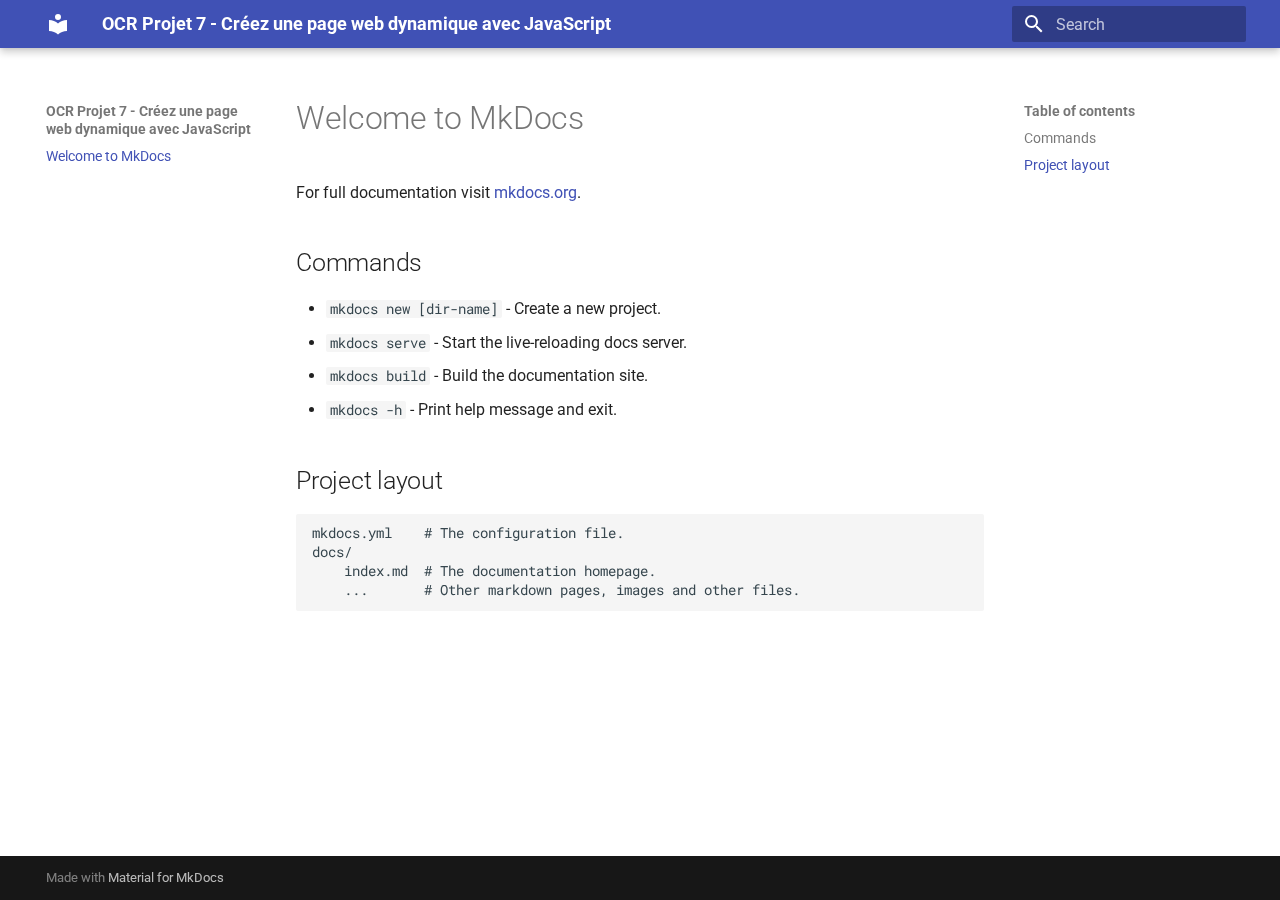
==== site/index.html @ 6c2fc3ed "doc" ====
<!doctype html>
<html lang="en" class="no-js">
  <head>
    
      <meta charset="utf-8">
      <meta name="viewport" content="width=device-width,initial-scale=1">
      
      
      
        <link rel="canonical" href="https://github.com/ldnpto/ocr-p7-FrontEnd-SophieBluel/">
      
      
      
      
      <link rel="icon" href="assets/images/favicon.png">
      <meta name="generator" content="mkdocs-1.6.1, mkdocs-material-9.5.42">
    
    
      
        <title>OCR Projet 7 - Créez une page web dynamique avec JavaScript</title>
      
    
    
      <link rel="stylesheet" href="assets/stylesheets/main.0253249f.min.css">
      
        
        <link rel="stylesheet" href="assets/stylesheets/palette.06af60db.min.css">
      
      


    
    
      
    
    
      
        
        
        <link rel="preconnect" href="https://fonts.gstatic.com" crossorigin>
        <link rel="stylesheet" href="https://fonts.googleapis.com/css?family=Roboto:300,300i,400,400i,700,700i%7CRoboto+Mono:400,400i,700,700i&display=fallback">
        <style>:root{--md-text-font:"Roboto";--md-code-font:"Roboto Mono"}</style>
      
    
    
    <script>__md_scope=new URL(".",location),__md_hash=e=>[...e].reduce(((e,_)=>(e<<5)-e+_.charCodeAt(0)),0),__md_get=(e,_=localStorage,t=__md_scope)=>JSON.parse(_.getItem(t.pathname+"."+e)),__md_set=(e,_,t=localStorage,a=__md_scope)=>{try{t.setItem(a.pathname+"."+e,JSON.stringify(_))}catch(e){}}</script>
    
      

    
    
    
  </head>
  
  
    
    
    
    
    
    <body dir="ltr" data-md-color-scheme="default" data-md-color-primary="deep_orange" data-md-color-accent="amber">
  
    
    <input class="md-toggle" data-md-toggle="drawer" type="checkbox" id="__drawer" autocomplete="off">
    <input class="md-toggle" data-md-toggle="search" type="checkbox" id="__search" autocomplete="off">
    <label class="md-overlay" for="__drawer"></label>
    <div data-md-component="skip">
      
        
        <a href="#welcome-to-mkdocs" class="md-skip">
          Skip to content
        </a>
      
    </div>
    <div data-md-component="announce">
      
    </div>
    
    
      

  

<header class="md-header md-header--shadow" data-md-component="header">
  <nav class="md-header__inner md-grid" aria-label="Header">
    <a href="." title="OCR Projet 7 - Créez une page web dynamique avec JavaScript" class="md-header__button md-logo" aria-label="OCR Projet 7 - Créez une page web dynamique avec JavaScript" data-md-component="logo">
      
  
  <svg xmlns="http://www.w3.org/2000/svg" viewBox="0 0 24 24"><path d="M12 8a3 3 0 0 0 3-3 3 3 0 0 0-3-3 3 3 0 0 0-3 3 3 3 0 0 0 3 3m0 3.54C9.64 9.35 6.5 8 3 8v11c3.5 0 6.64 1.35 9 3.54 2.36-2.19 5.5-3.54 9-3.54V8c-3.5 0-6.64 1.35-9 3.54"/></svg>

    </a>
    <label class="md-header__button md-icon" for="__drawer">
      
      <svg xmlns="http://www.w3.org/2000/svg" viewBox="0 0 24 24"><path d="M3 6h18v2H3zm0 5h18v2H3zm0 5h18v2H3z"/></svg>
    </label>
    <div class="md-header__title" data-md-component="header-title">
      <div class="md-header__ellipsis">
        <div class="md-header__topic">
          <span class="md-ellipsis">
            OCR Projet 7 - Créez une page web dynamique avec JavaScript
          </span>
        </div>
        <div class="md-header__topic" data-md-component="header-topic">
          <span class="md-ellipsis">
            
              Welcome to MkDocs
            
          </span>
        </div>
      </div>
    </div>
    
      
    
    
    
    
      <label class="md-header__button md-icon" for="__search">
        
        <svg xmlns="http://www.w3.org/2000/svg" viewBox="0 0 24 24"><path d="M9.5 3A6.5 6.5 0 0 1 16 9.5c0 1.61-.59 3.09-1.56 4.23l.27.27h.79l5 5-1.5 1.5-5-5v-.79l-.27-.27A6.52 6.52 0 0 1 9.5 16 6.5 6.5 0 0 1 3 9.5 6.5 6.5 0 0 1 9.5 3m0 2C7 5 5 7 5 9.5S7 14 9.5 14 14 12 14 9.5 12 5 9.5 5"/></svg>
      </label>
      <div class="md-search" data-md-component="search" role="dialog">
  <label class="md-search__overlay" for="__search"></label>
  <div class="md-search__inner" role="search">
    <form class="md-search__form" name="search">
      <input type="text" class="md-search__input" name="query" aria-label="Search" placeholder="Search" autocapitalize="off" autocorrect="off" autocomplete="off" spellcheck="false" data-md-component="search-query" required>
      <label class="md-search__icon md-icon" for="__search">
        
        <svg xmlns="http://www.w3.org/2000/svg" viewBox="0 0 24 24"><path d="M9.5 3A6.5 6.5 0 0 1 16 9.5c0 1.61-.59 3.09-1.56 4.23l.27.27h.79l5 5-1.5 1.5-5-5v-.79l-.27-.27A6.52 6.52 0 0 1 9.5 16 6.5 6.5 0 0 1 3 9.5 6.5 6.5 0 0 1 9.5 3m0 2C7 5 5 7 5 9.5S7 14 9.5 14 14 12 14 9.5 12 5 9.5 5"/></svg>
        
        <svg xmlns="http://www.w3.org/2000/svg" viewBox="0 0 24 24"><path d="M20 11v2H8l5.5 5.5-1.42 1.42L4.16 12l7.92-7.92L13.5 5.5 8 11z"/></svg>
      </label>
      <nav class="md-search__options" aria-label="Search">
        
        <button type="reset" class="md-search__icon md-icon" title="Clear" aria-label="Clear" tabindex="-1">
          
          <svg xmlns="http://www.w3.org/2000/svg" viewBox="0 0 24 24"><path d="M19 6.41 17.59 5 12 10.59 6.41 5 5 6.41 10.59 12 5 17.59 6.41 19 12 13.41 17.59 19 19 17.59 13.41 12z"/></svg>
        </button>
      </nav>
      
    </form>
    <div class="md-search__output">
      <div class="md-search__scrollwrap" tabindex="0" data-md-scrollfix>
        <div class="md-search-result" data-md-component="search-result">
          <div class="md-search-result__meta">
            Initializing search
          </div>
          <ol class="md-search-result__list" role="presentation"></ol>
        </div>
      </div>
    </div>
  </div>
</div>
    
    
  </nav>
  
</header>
    
    <div class="md-container" data-md-component="container">
      
      
        
          
        
      
      <main class="md-main" data-md-component="main">
        <div class="md-main__inner md-grid">
          
            
              
              <div class="md-sidebar md-sidebar--primary" data-md-component="sidebar" data-md-type="navigation" >
                <div class="md-sidebar__scrollwrap">
                  <div class="md-sidebar__inner">
                    



<nav class="md-nav md-nav--primary" aria-label="Navigation" data-md-level="0">
  <label class="md-nav__title" for="__drawer">
    <a href="." title="OCR Projet 7 - Créez une page web dynamique avec JavaScript" class="md-nav__button md-logo" aria-label="OCR Projet 7 - Créez une page web dynamique avec JavaScript" data-md-component="logo">
      
  
  <svg xmlns="http://www.w3.org/2000/svg" viewBox="0 0 24 24"><path d="M12 8a3 3 0 0 0 3-3 3 3 0 0 0-3-3 3 3 0 0 0-3 3 3 3 0 0 0 3 3m0 3.54C9.64 9.35 6.5 8 3 8v11c3.5 0 6.64 1.35 9 3.54 2.36-2.19 5.5-3.54 9-3.54V8c-3.5 0-6.64 1.35-9 3.54"/></svg>

    </a>
    OCR Projet 7 - Créez une page web dynamique avec JavaScript
  </label>
  
  <ul class="md-nav__list" data-md-scrollfix>
    
      
      
  
  
    
  
  
  
    <li class="md-nav__item md-nav__item--active">
      
      <input class="md-nav__toggle md-toggle" type="checkbox" id="__toc">
      
      
        
      
      
        <label class="md-nav__link md-nav__link--active" for="__toc">
          
  
  <span class="md-ellipsis">
    Welcome to MkDocs
  </span>
  

          <span class="md-nav__icon md-icon"></span>
        </label>
      
      <a href="." class="md-nav__link md-nav__link--active">
        
  
  <span class="md-ellipsis">
    Welcome to MkDocs
  </span>
  

      </a>
      
        

<nav class="md-nav md-nav--secondary" aria-label="Table of contents">
  
  
  
    
  
  
    <label class="md-nav__title" for="__toc">
      <span class="md-nav__icon md-icon"></span>
      Table of contents
    </label>
    <ul class="md-nav__list" data-md-component="toc" data-md-scrollfix>
      
        <li class="md-nav__item">
  <a href="#commands" class="md-nav__link">
    <span class="md-ellipsis">
      Commands
    </span>
  </a>
  
</li>
      
        <li class="md-nav__item">
  <a href="#project-layout" class="md-nav__link">
    <span class="md-ellipsis">
      Project layout
    </span>
  </a>
  
</li>
      
    </ul>
  
</nav>
      
    </li>
  

    
  </ul>
</nav>
                  </div>
                </div>
              </div>
            
            
              
              <div class="md-sidebar md-sidebar--secondary" data-md-component="sidebar" data-md-type="toc" >
                <div class="md-sidebar__scrollwrap">
                  <div class="md-sidebar__inner">
                    

<nav class="md-nav md-nav--secondary" aria-label="Table of contents">
  
  
  
    
  
  
    <label class="md-nav__title" for="__toc">
      <span class="md-nav__icon md-icon"></span>
      Table of contents
    </label>
    <ul class="md-nav__list" data-md-component="toc" data-md-scrollfix>
      
        <li class="md-nav__item">
  <a href="#commands" class="md-nav__link">
    <span class="md-ellipsis">
      Commands
    </span>
  </a>
  
</li>
      
        <li class="md-nav__item">
  <a href="#project-layout" class="md-nav__link">
    <span class="md-ellipsis">
      Project layout
    </span>
  </a>
  
</li>
      
    </ul>
  
</nav>
                  </div>
                </div>
              </div>
            
          
          
            <div class="md-content" data-md-component="content">
              <article class="md-content__inner md-typeset">
                
                  


<h1 id="welcome-to-mkdocs">Welcome to MkDocs</h1>
<p>For full documentation visit <a href="https://www.mkdocs.org">mkdocs.org</a>.</p>
<h2 id="commands">Commands</h2>
<ul>
<li><code>mkdocs new [dir-name]</code> - Create a new project.</li>
<li><code>mkdocs serve</code> - Start the live-reloading docs server.</li>
<li><code>mkdocs build</code> - Build the documentation site.</li>
<li><code>mkdocs -h</code> - Print help message and exit.</li>
</ul>
<h2 id="project-layout">Project layout</h2>
<pre><code>mkdocs.yml    # The configuration file.
docs/
    index.md  # The documentation homepage.
    ...       # Other markdown pages, images and other files.
</code></pre>












                
              </article>
            </div>
          
          
<script>var target=document.getElementById(location.hash.slice(1));target&&target.name&&(target.checked=target.name.startsWith("__tabbed_"))</script>
        </div>
        
      </main>
      
        <footer class="md-footer">
  
  <div class="md-footer-meta md-typeset">
    <div class="md-footer-meta__inner md-grid">
      <div class="md-copyright">
  
  
    Made with
    <a href="https://squidfunk.github.io/mkdocs-material/" target="_blank" rel="noopener">
      Material for MkDocs
    </a>
  
</div>
      
    </div>
  </div>
</footer>
      
    </div>
    <div class="md-dialog" data-md-component="dialog">
      <div class="md-dialog__inner md-typeset"></div>
    </div>
    
    
    <script id="__config" type="application/json">{"base": ".", "features": [], "search": "assets/javascripts/workers/search.6ce7567c.min.js", "translations": {"clipboard.copied": "Copied to clipboard", "clipboard.copy": "Copy to clipboard", "search.result.more.one": "1 more on this page", "search.result.more.other": "# more on this page", "search.result.none": "No matching documents", "search.result.one": "1 matching document", "search.result.other": "# matching documents", "search.result.placeholder": "Type to start searching", "search.result.term.missing": "Missing", "select.version": "Select version"}}</script>
    
    
      <script src="assets/javascripts/bundle.83f73b43.min.js"></script>
      
    
  </body>
</html>
---- site/assets/stylesheets/main.0253249f.min.css ----
@charset "UTF-8";html{-webkit-text-size-adjust:none;-moz-text-size-adjust:none;text-size-adjust:none;box-sizing:border-box}*,:after,:before{box-sizing:inherit}@media (prefers-reduced-motion){*,:after,:before{transition:none!important}}body{margin:0}a,button,input,label{-webkit-tap-highlight-color:transparent}a{color:inherit;text-decoration:none}hr{border:0;box-sizing:initial;display:block;height:.05rem;overflow:visible;padding:0}small{font-size:80%}sub,sup{line-height:1em}img{border-style:none}table{border-collapse:initial;border-spacing:0}td,th{font-weight:400;vertical-align:top}button{background:#0000;border:0;font-family:inherit;font-size:inherit;margin:0;padding:0}input{border:0;outline:none}:root{--md-primary-fg-color:#4051b5;--md-primary-fg-color--light:#5d6cc0;--md-primary-fg-color--dark:#303fa1;--md-primary-bg-color:#fff;--md-primary-bg-color--light:#ffffffb3;--md-accent-fg-color:#526cfe;--md-accent-fg-color--transparent:#526cfe1a;--md-accent-bg-color:#fff;--md-accent-bg-color--light:#ffffffb3}[data-md-color-scheme=default]{color-scheme:light}[data-md-color-scheme=default] img[src$="#gh-dark-mode-only"],[data-md-color-scheme=default] img[src$="#only-dark"]{display:none}:root,[data-md-color-scheme=default]{--md-hue:225deg;--md-default-fg-color:#000000de;--md-default-fg-color--light:#0000008a;--md-default-fg-color--lighter:#00000052;--md-default-fg-color--lightest:#00000012;--md-default-bg-color:#fff;--md-default-bg-color--light:#ffffffb3;--md-default-bg-color--lighter:#ffffff4d;--md-default-bg-color--lightest:#ffffff1f;--md-code-fg-color:#36464e;--md-code-bg-color:#f5f5f5;--md-code-hl-color:#4287ff;--md-code-hl-color--light:#4287ff1a;--md-code-hl-number-color:#d52a2a;--md-code-hl-special-color:#db1457;--md-code-hl-function-color:#a846b9;--md-code-hl-constant-color:#6e59d9;--md-code-hl-keyword-color:#3f6ec6;--md-code-hl-string-color:#1c7d4d;--md-code-hl-name-color:var(--md-code-fg-color);--md-code-hl-operator-color:var(--md-default-fg-color--light);--md-code-hl-punctuation-color:var(--md-default-fg-color--light);--md-code-hl-comment-color:var(--md-default-fg-color--light);--md-code-hl-generic-color:var(--md-default-fg-color--light);--md-code-hl-variable-color:var(--md-default-fg-color--light);--md-typeset-color:var(--md-default-fg-color);--md-typeset-a-color:var(--md-primary-fg-color);--md-typeset-del-color:#f5503d26;--md-typeset-ins-color:#0bd57026;--md-typeset-kbd-color:#fafafa;--md-typeset-kbd-accent-color:#fff;--md-typeset-kbd-border-color:#b8b8b8;--md-typeset-mark-color:#ffff0080;--md-typeset-table-color:#0000001f;--md-typeset-table-color--light:rgba(0,0,0,.035);--md-admonition-fg-color:var(--md-default-fg-color);--md-admonition-bg-color:var(--md-default-bg-color);--md-warning-fg-color:#000000de;--md-warning-bg-color:#ff9;--md-footer-fg-color:#fff;--md-footer-fg-color--light:#ffffffb3;--md-footer-fg-color--lighter:#ffffff73;--md-footer-bg-color:#000000de;--md-footer-bg-color--dark:#00000052;--md-shadow-z1:0 0.2rem 0.5rem #0000000d,0 0 0.05rem #0000001a;--md-shadow-z2:0 0.2rem 0.5rem #0000001a,0 0 0.05rem #00000040;--md-shadow-z3:0 0.2rem 0.5rem #0003,0 0 0.05rem #00000059}.md-icon svg{fill:currentcolor;display:block;height:1.2rem;width:1.2rem}body{-webkit-font-smoothing:antialiased;-moz-osx-font-smoothing:grayscale;--md-text-font-family:var(--md-text-font,_),-apple-system,BlinkMacSystemFont,Helvetica,Arial,sans-serif;--md-code-font-family:var(--md-code-font,_),SFMono-Regular,Consolas,Menlo,monospace}aside,body,input{font-feature-settings:"kern","liga";color:var(--md-typeset-color);font-family:var(--md-text-font-family)}code,kbd,pre{font-feature-settings:"kern";font-family:var(--md-code-font-family)}:root{--md-typeset-table-sort-icon:url('data:image/svg+xml;charset=utf-8,<svg xmlns="http://www.w3.org/2000/svg" viewBox="0 0 24 24"><path d="m18 21-4-4h3V7h-3l4-4 4 4h-3v10h3M2 19v-2h10v2M2 13v-2h7v2M2 7V5h4v2z"/></svg>');--md-typeset-table-sort-icon--asc:url('data:image/svg+xml;charset=utf-8,<svg xmlns="http://www.w3.org/2000/svg" viewBox="0 0 24 24"><path d="M19 17h3l-4 4-4-4h3V3h2M2 17h10v2H2M6 5v2H2V5m0 6h7v2H2z"/></svg>');--md-typeset-table-sort-icon--desc:url('data:image/svg+xml;charset=utf-8,<svg xmlns="http://www.w3.org/2000/svg" viewBox="0 0 24 24"><path d="M19 7h3l-4-4-4 4h3v14h2M2 17h10v2H2M6 5v2H2V5m0 6h7v2H2z"/></svg>')}.md-typeset{-webkit-print-color-adjust:exact;color-adjust:exact;font-size:.8rem;line-height:1.6}@media print{.md-typeset{font-size:.68rem}}.md-typeset blockquote,.md-typeset dl,.md-typeset figure,.md-typeset ol,.md-typeset pre,.md-typeset ul{margin-bottom:1em;margin-top:1em}.md-typeset h1{color:var(--md-default-fg-color--light);font-size:2em;line-height:1.3;margin:0 0 1.25em}.md-typeset h1,.md-typeset h2{font-weight:300;letter-spacing:-.01em}.md-typeset h2{font-size:1.5625em;line-height:1.4;margin:1.6em 0 .64em}.md-typeset h3{font-size:1.25em;font-weight:400;letter-spacing:-.01em;line-height:1.5;margin:1.6em 0 .8em}.md-typeset h2+h3{margin-top:.8em}.md-typeset h4{font-weight:700;letter-spacing:-.01em;margin:1em 0}.md-typeset h5,.md-typeset h6{color:var(--md-default-fg-color--light);font-size:.8em;font-weight:700;letter-spacing:-.01em;margin:1.25em 0}.md-typeset h5{text-transform:uppercase}.md-typeset hr{border-bottom:.05rem solid var(--md-default-fg-color--lightest);display:flow-root;margin:1.5em 0}.md-typeset a{color:var(--md-typeset-a-color);word-break:break-word}.md-typeset a,.md-typeset a:before{transition:color 125ms}.md-typeset a:focus,.md-typeset a:hover{color:var(--md-accent-fg-color)}.md-typeset a:focus code,.md-typeset a:hover code{background-color:var(--md-accent-fg-color--transparent)}.md-typeset a code{color:currentcolor;transition:background-color 125ms}.md-typeset a.focus-visible{outline-color:var(--md-accent-fg-color);outline-offset:.2rem}.md-typeset code,.md-typeset kbd,.md-typeset pre{color:var(--md-code-fg-color);direction:ltr;font-variant-ligatures:none}@media print{.md-typeset code,.md-typeset kbd,.md-typeset pre{white-space:pre-wrap}}.md-typeset code{background-color:var(--md-code-bg-color);border-radius:.1rem;-webkit-box-decoration-break:clone;box-decoration-break:clone;font-size:.85em;padding:0 .2941176471em;word-break:break-word}.md-typeset code:not(.focus-visible){-webkit-tap-highlight-color:transparent;outline:none}.md-typeset pre{display:flow-root;line-height:1.4;position:relative}.md-typeset pre>code{-webkit-box-decoration-break:slice;box-decoration-break:slice;box-shadow:none;display:block;margin:0;outline-color:var(--md-accent-fg-color);overflow:auto;padding:.7720588235em 1.1764705882em;scrollbar-color:var(--md-default-fg-color--lighter) #0000;scrollbar-width:thin;touch-action:auto;word-break:normal}.md-typeset pre>code:hover{scrollbar-color:var(--md-accent-fg-color) #0000}.md-typeset pre>code::-webkit-scrollbar{height:.2rem;width:.2rem}.md-typeset pre>code::-webkit-scrollbar-thumb{background-color:var(--md-default-fg-color--lighter)}.md-typeset pre>code::-webkit-scrollbar-thumb:hover{background-color:var(--md-accent-fg-color)}.md-typeset kbd{background-color:var(--md-typeset-kbd-color);border-radius:.1rem;box-shadow:0 .1rem 0 .05rem var(--md-typeset-kbd-border-color),0 .1rem 0 var(--md-typeset-kbd-border-color),0 -.1rem .2rem var(--md-typeset-kbd-accent-color) inset;color:var(--md-default-fg-color);display:inline-block;font-size:.75em;padding:0 .6666666667em;vertical-align:text-top;word-break:break-word}.md-typeset mark{background-color:var(--md-typeset-mark-color);-webkit-box-decoration-break:clone;box-decoration-break:clone;color:inherit;word-break:break-word}.md-typeset abbr{border-bottom:.05rem dotted var(--md-default-fg-color--light);cursor:help;text-decoration:none}.md-typeset small{opacity:.75}[dir=ltr] .md-typeset sub,[dir=ltr] .md-typeset sup{margin-left:.078125em}[dir=rtl] .md-typeset sub,[dir=rtl] .md-typeset sup{margin-right:.078125em}[dir=ltr] .md-typeset blockquote{padding-left:.6rem}[dir=rtl] .md-typeset blockquote{padding-right:.6rem}[dir=ltr] .md-typeset blockquote{border-left:.2rem solid var(--md-default-fg-color--lighter)}[dir=rtl] .md-typeset blockquote{border-right:.2rem solid var(--md-default-fg-color--lighter)}.md-typeset blockquote{color:var(--md-default-fg-color--light);margin-left:0;margin-right:0}.md-typeset ul{list-style-type:disc}.md-typeset ul[type]{list-style-type:revert-layer}[dir=ltr] .md-typeset ol,[dir=ltr] .md-typeset ul{margin-left:.625em}[dir=rtl] .md-typeset ol,[dir=rtl] .md-typeset ul{margin-right:.625em}.md-typeset ol,.md-typeset ul{padding:0}.md-typeset ol:not([hidden]),.md-typeset ul:not([hidden]){display:flow-root}.md-typeset ol ol,.md-typeset ul ol{list-style-type:lower-alpha}.md-typeset ol ol ol,.md-typeset ul ol ol{list-style-type:lower-roman}.md-typeset ol ol ol ol,.md-typeset ul ol ol ol{list-style-type:upper-alpha}.md-typeset ol ol ol ol ol,.md-typeset ul ol ol ol ol{list-style-type:upper-roman}.md-typeset ol[type],.md-typeset ul[type]{list-style-type:revert-layer}[dir=ltr] .md-typeset ol li,[dir=ltr] .md-typeset ul li{margin-left:1.25em}[dir=rtl] .md-typeset ol li,[dir=rtl] .md-typeset ul li{margin-right:1.25em}.md-typeset ol li,.md-typeset ul li{margin-bottom:.5em}.md-typeset ol li blockquote,.md-typeset ol li p,.md-typeset ul li blockquote,.md-typeset ul li p{margin:.5em 0}.md-typeset ol li:last-child,.md-typeset ul li:last-child{margin-bottom:0}[dir=ltr] .md-typeset ol li ol,[dir=ltr] .md-typeset ol li ul,[dir=ltr] .md-typeset ul li ol,[dir=ltr] .md-typeset ul li ul{margin-left:.625em}[dir=rtl] .md-typeset ol li ol,[dir=rtl] .md-typeset ol li ul,[dir=rtl] .md-typeset ul li ol,[dir=rtl] .md-typeset ul li ul{margin-right:.625em}.md-typeset ol li ol,.md-typeset ol li ul,.md-typeset ul li ol,.md-typeset ul li ul{margin-bottom:.5em;margin-top:.5em}[dir=ltr] .md-typeset dd{margin-left:1.875em}[dir=rtl] .md-typeset dd{margin-right:1.875em}.md-typeset dd{margin-bottom:1.5em;margin-top:1em}.md-typeset img,.md-typeset svg,.md-typeset video{height:auto;max-width:100%}.md-typeset img[align=left]{margin:1em 1em 1em 0}.md-typeset img[align=right]{margin:1em 0 1em 1em}.md-typeset img[align]:only-child{margin-top:0}.md-typeset figure{display:flow-root;margin:1em auto;max-width:100%;text-align:center;width:-moz-fit-content;width:fit-content}.md-typeset figure img{display:block;margin:0 auto}.md-typeset figcaption{font-style:italic;margin:1em auto;max-width:24rem}.md-typeset iframe{max-width:100%}.md-typeset table:not([class]){background-color:var(--md-default-bg-color);border:.05rem solid var(--md-typeset-table-color);border-radius:.1rem;display:inline-block;font-size:.64rem;max-width:100%;overflow:auto;touch-action:auto}@media print{.md-typeset table:not([class]){display:table}}.md-typeset table:not([class])+*{margin-top:1.5em}.md-typeset table:not([class]) td>:first-child,.md-typeset table:not([class]) th>:first-child{margin-top:0}.md-typeset table:not([class]) td>:last-child,.md-typeset table:not([class]) th>:last-child{margin-bottom:0}.md-typeset table:not([class]) td:not([align]),.md-typeset table:not([class]) th:not([align]){text-align:left}[dir=rtl] .md-typeset table:not([class]) td:not([align]),[dir=rtl] .md-typeset table:not([class]) th:not([align]){text-align:right}.md-typeset table:not([class]) th{font-weight:700;min-width:5rem;padding:.9375em 1.25em;vertical-align:top}.md-typeset table:not([class]) td{border-top:.05rem solid var(--md-typeset-table-color);padding:.9375em 1.25em;vertical-align:top}.md-typeset table:not([class]) tbody tr{transition:background-color 125ms}.md-typeset table:not([class]) tbody tr:hover{background-color:var(--md-typeset-table-color--light);box-shadow:0 .05rem 0 var(--md-default-bg-color) inset}.md-typeset table:not([class]) a{word-break:normal}.md-typeset table th[role=columnheader]{cursor:pointer}[dir=ltr] .md-typeset table th[role=columnheader]:after{margin-left:.5em}[dir=rtl] .md-typeset table th[role=columnheader]:after{margin-right:.5em}.md-typeset table th[role=columnheader]:after{content:"";display:inline-block;height:1.2em;-webkit-mask-image:var(--md-typeset-table-sort-icon);mask-image:var(--md-typeset-table-sort-icon);-webkit-mask-repeat:no-repeat;mask-repeat:no-repeat;-webkit-mask-size:contain;mask-size:contain;transition:background-color 125ms;vertical-align:text-bottom;width:1.2em}.md-typeset table th[role=columnheader]:hover:after{background-color:var(--md-default-fg-color--lighter)}.md-typeset table th[role=columnheader][aria-sort=ascending]:after{background-color:var(--md-default-fg-color--light);-webkit-mask-image:var(--md-typeset-table-sort-icon--asc);mask-image:var(--md-typeset-table-sort-icon--asc)}.md-typeset table th[role=columnheader][aria-sort=descending]:after{background-color:var(--md-default-fg-color--light);-webkit-mask-image:var(--md-typeset-table-sort-icon--desc);mask-image:var(--md-typeset-table-sort-icon--desc)}.md-typeset__scrollwrap{margin:1em -.8rem;overflow-x:auto;touch-action:auto}.md-typeset__table{display:inline-block;margin-bottom:.5em;padding:0 .8rem}@media print{.md-typeset__table{display:block}}html .md-typeset__table table{display:table;margin:0;overflow:hidden;width:100%}@media screen and (max-width:44.984375em){.md-content__inner>pre{margin:1em -.8rem}.md-content__inner>pre code{border-radius:0}}.md-typeset .md-author{border-radius:100%;display:block;flex-shrink:0;height:1.6rem;overflow:hidden;position:relative;transition:color 125ms,transform 125ms;width:1.6rem}.md-typeset .md-author img{display:block}.md-typeset .md-author--more{background:var(--md-default-fg-color--lightest);color:var(--md-default-fg-color--lighter);font-size:.6rem;font-weight:700;line-height:1.6rem;text-align:center}.md-typeset .md-author--long{height:2.4rem;width:2.4rem}.md-typeset a.md-author{transform:scale(1)}.md-typeset a.md-author img{border-radius:100%;filter:grayscale(100%) opacity(75%);transition:filter 125ms}.md-typeset a.md-author:focus,.md-typeset a.md-author:hover{transform:scale(1.1);z-index:1}.md-typeset a.md-author:focus img,.md-typeset a.md-author:hover img{filter:grayscale(0)}.md-banner{background-color:var(--md-footer-bg-color);color:var(--md-footer-fg-color);overflow:auto}@media print{.md-banner{display:none}}.md-banner--warning{background-color:var(--md-warning-bg-color);color:var(--md-warning-fg-color)}.md-banner__inner{font-size:.7rem;margin:.6rem auto;padding:0 .8rem}[dir=ltr] .md-banner__button{float:right}[dir=rtl] .md-banner__button{float:left}.md-banner__button{color:inherit;cursor:pointer;transition:opacity .25s}.no-js .md-banner__button{display:none}.md-banner__button:hover{opacity:.7}html{font-size:125%;height:100%;overflow-x:hidden}@media screen and (min-width:100em){html{font-size:137.5%}}@media screen and (min-width:125em){html{font-size:150%}}body{background-color:var(--md-default-bg-color);display:flex;flex-direction:column;font-size:.5rem;min-height:100%;position:relative;width:100%}@media print{body{display:block}}@media screen and (max-width:59.984375em){body[data-md-scrolllock]{position:fixed}}.md-grid{margin-left:auto;margin-right:auto;max-width:61rem}.md-container{display:flex;flex-direction:column;flex-grow:1}@media print{.md-container{display:block}}.md-main{flex-grow:1}.md-main__inner{display:flex;height:100%;margin-top:1.5rem}.md-ellipsis{overflow:hidden;text-overflow:ellipsis}.md-toggle{display:none}.md-option{height:0;opacity:0;position:absolute;width:0}.md-option:checked+label:not([hidden]){display:block}.md-option.focus-visible+label{outline-color:var(--md-accent-fg-color);outline-style:auto}.md-skip{background-color:var(--md-default-fg-color);border-radius:.1rem;color:var(--md-default-bg-color);font-size:.64rem;margin:.5rem;opacity:0;outline-color:var(--md-accent-fg-color);padding:.3rem .5rem;position:fixed;transform:translateY(.4rem);z-index:-1}.md-skip:focus{opacity:1;transform:translateY(0);transition:transform .25s cubic-bezier(.4,0,.2,1),opacity 175ms 75ms;z-index:10}@page{margin:25mm}:root{--md-clipboard-icon:url('data:image/svg+xml;charset=utf-8,<svg xmlns="http://www.w3.org/2000/svg" viewBox="0 0 24 24"><path d="M19 21H8V7h11m0-2H8a2 2 0 0 0-2 2v14a2 2 0 0 0 2 2h11a2 2 0 0 0 2-2V7a2 2 0 0 0-2-2m-3-4H4a2 2 0 0 0-2 2v14h2V3h12z"/></svg>')}.md-clipboard{border-radius:.1rem;color:var(--md-default-fg-color--lightest);cursor:pointer;height:1.5em;outline-color:var(--md-accent-fg-color);outline-offset:.1rem;position:absolute;right:.5em;top:.5em;transition:color .25s;width:1.5em;z-index:1}@media print{.md-clipboard{display:none}}.md-clipboard:not(.focus-visible){-webkit-tap-highlight-color:transparent;outline:none}:hover>.md-clipboard{color:var(--md-default-fg-color--light)}.md-clipboard:focus,.md-clipboard:hover{color:var(--md-accent-fg-color)}.md-clipboard:after{background-color:currentcolor;content:"";display:block;height:1.125em;margin:0 auto;-webkit-mask-image:var(--md-clipboard-icon);mask-image:var(--md-clipboard-icon);-webkit-mask-position:center;mask-position:center;-webkit-mask-repeat:no-repeat;mask-repeat:no-repeat;-webkit-mask-size:contain;mask-size:contain;width:1.125em}.md-clipboard--inline{cursor:pointer}.md-clipboard--inline code{transition:color .25s,background-color .25s}.md-clipboard--inline:focus code,.md-clipboard--inline:hover code{background-color:var(--md-accent-fg-color--transparent);color:var(--md-accent-fg-color)}.md-typeset .md-code__content{display:grid}@keyframes consent{0%{opacity:0;transform:translateY(100%)}to{opacity:1;transform:translateY(0)}}@keyframes overlay{0%{opacity:0}to{opacity:1}}.md-consent__overlay{animation:overlay .25s both;-webkit-backdrop-filter:blur(.1rem);backdrop-filter:blur(.1rem);background-color:#0000008a;height:100%;opacity:1;position:fixed;top:0;width:100%;z-index:5}.md-consent__inner{animation:consent .5s cubic-bezier(.1,.7,.1,1) both;background-color:var(--md-default-bg-color);border:0;border-radius:.1rem;bottom:0;box-shadow:0 0 .2rem #0000001a,0 .2rem .4rem #0003;max-height:100%;overflow:auto;padding:0;position:fixed;width:100%;z-index:5}.md-consent__form{padding:.8rem}.md-consent__settings{display:none;margin:1em 0}input:checked+.md-consent__settings{display:block}.md-consent__controls{margin-bottom:.8rem}.md-typeset .md-consent__controls .md-button{display:inline}@media screen and (max-width:44.984375em){.md-typeset .md-consent__controls .md-button{display:block;margin-top:.4rem;text-align:center;width:100%}}.md-consent label{cursor:pointer}.md-content{flex-grow:1;min-width:0}.md-content__inner{margin:0 .8rem 1.2rem;padding-top:.6rem}@media screen and (min-width:76.25em){[dir=ltr] .md-sidebar--primary:not([hidden])~.md-content>.md-content__inner{margin-left:1.2rem}[dir=ltr] .md-sidebar--secondary:not([hidden])~.md-content>.md-content__inner,[dir=rtl] .md-sidebar--primary:not([hidden])~.md-content>.md-content__inner{margin-right:1.2rem}[dir=rtl] .md-sidebar--secondary:not([hidden])~.md-content>.md-content__inner{margin-left:1.2rem}}.md-content__inner:before{content:"";display:block;height:.4rem}.md-content__inner>:last-child{margin-bottom:0}[dir=ltr] .md-content__button{float:right}[dir=rtl] .md-content__button{float:left}[dir=ltr] .md-content__button{margin-left:.4rem}[dir=rtl] .md-content__button{margin-right:.4rem}.md-content__button{margin:.4rem 0;padding:0}@media print{.md-content__button{display:none}}.md-typeset .md-content__button{color:var(--md-default-fg-color--lighter)}.md-content__button svg{display:inline;vertical-align:top}[dir=rtl] .md-content__button svg{transform:scaleX(-1)}[dir=ltr] .md-dialog{right:.8rem}[dir=rtl] .md-dialog{left:.8rem}.md-dialog{background-color:var(--md-default-fg-color);border-radius:.1rem;bottom:.8rem;box-shadow:var(--md-shadow-z3);min-width:11.1rem;opacity:0;padding:.4rem .6rem;pointer-events:none;position:fixed;transform:translateY(100%);transition:transform 0ms .4s,opacity .4s;z-index:4}@media print{.md-dialog{display:none}}.md-dialog--active{opacity:1;pointer-events:auto;transform:translateY(0);transition:transform .4s cubic-bezier(.075,.85,.175,1),opacity .4s}.md-dialog__inner{color:var(--md-default-bg-color);font-size:.7rem}.md-feedback{margin:2em 0 1em;text-align:center}.md-feedback fieldset{border:none;margin:0;padding:0}.md-feedback__title{font-weight:700;margin:1em auto}.md-feedback__inner{position:relative}.md-feedback__list{display:flex;flex-wrap:wrap;place-content:baseline center;position:relative}.md-feedback__list:hover .md-icon:not(:disabled){color:var(--md-default-fg-color--lighter)}:disabled .md-feedback__list{min-height:1.8rem}.md-feedback__icon{color:var(--md-default-fg-color--light);cursor:pointer;flex-shrink:0;margin:0 .1rem;transition:color 125ms}.md-feedback__icon:not(:disabled).md-icon:hover{color:var(--md-accent-fg-color)}.md-feedback__icon:disabled{color:var(--md-default-fg-color--lightest);pointer-events:none}.md-feedback__note{opacity:0;position:relative;transform:translateY(.4rem);transition:transform .4s cubic-bezier(.1,.7,.1,1),opacity .15s}.md-feedback__note>*{margin:0 auto;max-width:16rem}:disabled .md-feedback__note{opacity:1;transform:translateY(0)}@media print{.md-feedback{display:none}}.md-footer{background-color:var(--md-footer-bg-color);color:var(--md-footer-fg-color)}@media print{.md-footer{display:none}}.md-footer__inner{justify-content:space-between;overflow:auto;padding:.2rem}.md-footer__inner:not([hidden]){display:flex}.md-footer__link{align-items:end;display:flex;flex-grow:0.01;margin-bottom:.4rem;margin-top:1rem;max-width:100%;outline-color:var(--md-accent-fg-color);overflow:hidden;transition:opacity .25s}.md-footer__link:focus,.md-footer__link:hover{opacity:.7}[dir=rtl] .md-footer__link svg{transform:scaleX(-1)}@media screen and (max-width:44.984375em){.md-footer__link--prev{flex-shrink:0}.md-footer__link--prev .md-footer__title{display:none}}[dir=ltr] .md-footer__link--next{margin-left:auto}[dir=rtl] .md-footer__link--next{margin-right:auto}.md-footer__link--next{text-align:right}[dir=rtl] .md-footer__link--next{text-align:left}.md-footer__title{flex-grow:1;font-size:.9rem;margin-bottom:.7rem;max-width:calc(100% - 2.4rem);padding:0 1rem;white-space:nowrap}.md-footer__button{margin:.2rem;padding:.4rem}.md-footer__direction{font-size:.64rem;opacity:.7}.md-footer-meta{background-color:var(--md-footer-bg-color--dark)}.md-footer-meta__inner{display:flex;flex-wrap:wrap;justify-content:space-between;padding:.2rem}html .md-footer-meta.md-typeset a{color:var(--md-footer-fg-color--light)}html .md-footer-meta.md-typeset a:focus,html .md-footer-meta.md-typeset a:hover{color:var(--md-footer-fg-color)}.md-copyright{color:var(--md-footer-fg-color--lighter);font-size:.64rem;margin:auto .6rem;padding:.4rem 0;width:100%}@media screen and (min-width:45em){.md-copyright{width:auto}}.md-copyright__highlight{color:var(--md-footer-fg-color--light)}.md-social{display:inline-flex;gap:.2rem;margin:0 .4rem;padding:.2rem 0 .6rem}@media screen and (min-width:45em){.md-social{padding:.6rem 0}}.md-social__link{display:inline-block;height:1.6rem;text-align:center;width:1.6rem}.md-social__link:before{line-height:1.9}.md-social__link svg{fill:currentcolor;max-height:.8rem;vertical-align:-25%}.md-typeset .md-button{border:.1rem solid;border-radius:.1rem;color:var(--md-primary-fg-color);cursor:pointer;display:inline-block;font-weight:700;padding:.625em 2em;transition:color 125ms,background-color 125ms,border-color 125ms}.md-typeset .md-button--primary{background-color:var(--md-primary-fg-color);border-color:var(--md-primary-fg-color);color:var(--md-primary-bg-color)}.md-typeset .md-button:focus,.md-typeset .md-button:hover{background-color:var(--md-accent-fg-color);border-color:var(--md-accent-fg-color);color:var(--md-accent-bg-color)}[dir=ltr] .md-typeset .md-input{border-top-left-radius:.1rem}[dir=ltr] .md-typeset .md-input,[dir=rtl] .md-typeset .md-input{border-top-right-radius:.1rem}[dir=rtl] .md-typeset .md-input{border-top-left-radius:.1rem}.md-typeset .md-input{border-bottom:.1rem solid var(--md-default-fg-color--lighter);box-shadow:var(--md-shadow-z1);font-size:.8rem;height:1.8rem;padding:0 .6rem;transition:border .25s,box-shadow .25s}.md-typeset .md-input:focus,.md-typeset .md-input:hover{border-bottom-color:var(--md-accent-fg-color);box-shadow:var(--md-shadow-z2)}.md-typeset .md-input--stretch{width:100%}.md-header{background-color:var(--md-primary-fg-color);box-shadow:0 0 .2rem #0000,0 .2rem .4rem #0000;color:var(--md-primary-bg-color);display:block;left:0;position:sticky;right:0;top:0;z-index:4}@media print{.md-header{display:none}}.md-header[hidden]{transform:translateY(-100%);transition:transform .25s cubic-bezier(.8,0,.6,1),box-shadow .25s}.md-header--shadow{box-shadow:0 0 .2rem #0000001a,0 .2rem .4rem #0003;transition:transform .25s cubic-bezier(.1,.7,.1,1),box-shadow .25s}.md-header__inner{align-items:center;display:flex;padding:0 .2rem}.md-header__button{color:currentcolor;cursor:pointer;margin:.2rem;outline-color:var(--md-accent-fg-color);padding:.4rem;position:relative;transition:opacity .25s;vertical-align:middle;z-index:1}.md-header__button:hover{opacity:.7}.md-header__button:not([hidden]){display:inline-block}.md-header__button:not(.focus-visible){-webkit-tap-highlight-color:transparent;outline:none}.md-header__button.md-logo{margin:.2rem;padding:.4rem}@media screen and (max-width:76.234375em){.md-header__button.md-logo{display:none}}.md-header__button.md-logo img,.md-header__button.md-logo svg{fill:currentcolor;display:block;height:1.2rem;width:auto}@media screen and (min-width:60em){.md-header__button[for=__search]{display:none}}.no-js .md-header__button[for=__search]{display:none}[dir=rtl] .md-header__button[for=__search] svg{transform:scaleX(-1)}@media screen and (min-width:76.25em){.md-header__button[for=__drawer]{display:none}}.md-header__topic{display:flex;max-width:100%;position:absolute;transition:transform .4s cubic-bezier(.1,.7,.1,1),opacity .15s;white-space:nowrap}.md-header__topic+.md-header__topic{opacity:0;pointer-events:none;transform:translateX(1.25rem);transition:transform .4s cubic-bezier(1,.7,.1,.1),opacity .15s;z-index:-1}[dir=rtl] .md-header__topic+.md-header__topic{transform:translateX(-1.25rem)}.md-header__topic:first-child{font-weight:700}[dir=ltr] .md-header__title{margin-left:1rem;margin-right:.4rem}[dir=rtl] .md-header__title{margin-left:.4rem;margin-right:1rem}.md-header__title{flex-grow:1;font-size:.9rem;height:2.4rem;line-height:2.4rem}.md-header__title--active .md-header__topic{opacity:0;pointer-events:none;transform:translateX(-1.25rem);transition:transform .4s cubic-bezier(1,.7,.1,.1),opacity .15s;z-index:-1}[dir=rtl] .md-header__title--active .md-header__topic{transform:translateX(1.25rem)}.md-header__title--active .md-header__topic+.md-header__topic{opacity:1;pointer-events:auto;transform:translateX(0);transition:transform .4s cubic-bezier(.1,.7,.1,1),opacity .15s;z-index:0}.md-header__title>.md-header__ellipsis{height:100%;position:relative;width:100%}.md-header__option{display:flex;flex-shrink:0;max-width:100%;transition:max-width 0ms .25s,opacity .25s .25s;white-space:nowrap}[data-md-toggle=search]:checked~.md-header .md-header__option{max-width:0;opacity:0;transition:max-width 0ms,opacity 0ms}.md-header__option>input{bottom:0}.md-header__source{display:none}@media screen and (min-width:60em){[dir=ltr] .md-header__source{margin-left:1rem}[dir=rtl] .md-header__source{margin-right:1rem}.md-header__source{display:block;max-width:11.7rem;width:11.7rem}}@media screen and (min-width:76.25em){[dir=ltr] .md-header__source{margin-left:1.4rem}[dir=rtl] .md-header__source{margin-right:1.4rem}}.md-meta{color:var(--md-default-fg-color--light);font-size:.7rem;line-height:1.3}.md-meta__list{display:inline-flex;flex-wrap:wrap;list-style:none;margin:0;padding:0}.md-meta__item:not(:last-child):after{content:"·";margin-left:.2rem;margin-right:.2rem}.md-meta__link{color:var(--md-typeset-a-color)}.md-meta__link:focus,.md-meta__link:hover{color:var(--md-accent-fg-color)}.md-draft{background-color:#ff1744;border-radius:.125em;color:#fff;display:inline-block;font-weight:700;padding-left:.5714285714em;padding-right:.5714285714em}:root{--md-nav-icon--prev:url('data:image/svg+xml;charset=utf-8,<svg xmlns="http://www.w3.org/2000/svg" viewBox="0 0 24 24"><path d="M20 11v2H8l5.5 5.5-1.42 1.42L4.16 12l7.92-7.92L13.5 5.5 8 11z"/></svg>');--md-nav-icon--next:url('data:image/svg+xml;charset=utf-8,<svg xmlns="http://www.w3.org/2000/svg" viewBox="0 0 24 24"><path d="M8.59 16.58 13.17 12 8.59 7.41 10 6l6 6-6 6z"/></svg>');--md-toc-icon:url('data:image/svg+xml;charset=utf-8,<svg xmlns="http://www.w3.org/2000/svg" viewBox="0 0 24 24"><path d="M3 9h14V7H3zm0 4h14v-2H3zm0 4h14v-2H3zm16 0h2v-2h-2zm0-10v2h2V7zm0 6h2v-2h-2z"/></svg>')}.md-nav{font-size:.7rem;line-height:1.3}.md-nav__title{color:var(--md-default-fg-color--light);display:block;font-weight:700;overflow:hidden;padding:0 .6rem;text-overflow:ellipsis}.md-nav__title .md-nav__button{display:none}.md-nav__title .md-nav__button img{height:100%;width:auto}.md-nav__title .md-nav__button.md-logo img,.md-nav__title .md-nav__button.md-logo svg{fill:currentcolor;display:block;height:2.4rem;max-width:100%;object-fit:contain;width:auto}.md-nav__list{list-style:none;margin:0;padding:0}.md-nav__link{align-items:flex-start;display:flex;gap:.4rem;margin-top:.625em;scroll-snap-align:start;transition:color 125ms}.md-nav__link--passed{color:var(--md-default-fg-color--light)}.md-nav__item .md-nav__link--active,.md-nav__item .md-nav__link--active code{color:var(--md-typeset-a-color)}.md-nav__link .md-ellipsis{position:relative}[dir=ltr] .md-nav__link .md-icon:last-child{margin-left:auto}[dir=rtl] .md-nav__link .md-icon:last-child{margin-right:auto}.md-nav__link svg{fill:currentcolor;flex-shrink:0;height:1.3em;position:relative}.md-nav__link[for]:focus,.md-nav__link[for]:hover,.md-nav__link[href]:focus,.md-nav__link[href]:hover{color:var(--md-accent-fg-color);cursor:pointer}.md-nav__link.focus-visible{outline-color:var(--md-accent-fg-color);outline-offset:.2rem}.md-nav--primary .md-nav__link[for=__toc]{display:none}.md-nav--primary .md-nav__link[for=__toc] .md-icon:after{background-color:currentcolor;display:block;height:100%;-webkit-mask-image:var(--md-toc-icon);mask-image:var(--md-toc-icon);width:100%}.md-nav--primary .md-nav__link[for=__toc]~.md-nav{display:none}.md-nav__container>.md-nav__link{margin-top:0}.md-nav__container>.md-nav__link:first-child{flex-grow:1;min-width:0}.md-nav__icon{flex-shrink:0}.md-nav__source{display:none}@media screen and (max-width:76.234375em){.md-nav--primary,.md-nav--primary .md-nav{background-color:var(--md-default-bg-color);display:flex;flex-direction:column;height:100%;left:0;position:absolute;right:0;top:0;z-index:1}.md-nav--primary .md-nav__item,.md-nav--primary .md-nav__title{font-size:.8rem;line-height:1.5}.md-nav--primary .md-nav__title{background-color:var(--md-default-fg-color--lightest);color:var(--md-default-fg-color--light);cursor:pointer;height:5.6rem;line-height:2.4rem;padding:3rem .8rem .2rem;position:relative;white-space:nowrap}[dir=ltr] .md-nav--primary .md-nav__title .md-nav__icon{left:.4rem}[dir=rtl] .md-nav--primary .md-nav__title .md-nav__icon{right:.4rem}.md-nav--primary .md-nav__title .md-nav__icon{display:block;height:1.2rem;margin:.2rem;position:absolute;top:.4rem;width:1.2rem}.md-nav--primary .md-nav__title .md-nav__icon:after{background-color:currentcolor;content:"";display:block;height:100%;-webkit-mask-image:var(--md-nav-icon--prev);mask-image:var(--md-nav-icon--prev);-webkit-mask-position:center;mask-position:center;-webkit-mask-repeat:no-repeat;mask-repeat:no-repeat;-webkit-mask-size:contain;mask-size:contain;width:100%}.md-nav--primary .md-nav__title~.md-nav__list{background-color:var(--md-default-bg-color);box-shadow:0 .05rem 0 var(--md-default-fg-color--lightest) inset;overflow-y:auto;scroll-snap-type:y mandatory;touch-action:pan-y}.md-nav--primary .md-nav__title~.md-nav__list>:first-child{border-top:0}.md-nav--primary .md-nav__title[for=__drawer]{background-color:var(--md-primary-fg-color);color:var(--md-primary-bg-color);font-weight:700}.md-nav--primary .md-nav__title .md-logo{display:block;left:.2rem;margin:.2rem;padding:.4rem;position:absolute;right:.2rem;top:.2rem}.md-nav--primary .md-nav__list{flex:1}.md-nav--primary .md-nav__item{border-top:.05rem solid var(--md-default-fg-color--lightest)}.md-nav--primary .md-nav__item--active>.md-nav__link{color:var(--md-typeset-a-color)}.md-nav--primary .md-nav__item--active>.md-nav__link:focus,.md-nav--primary .md-nav__item--active>.md-nav__link:hover{color:var(--md-accent-fg-color)}.md-nav--primary .md-nav__link{margin-top:0;padding:.6rem .8rem}.md-nav--primary .md-nav__link svg{margin-top:.1em}.md-nav--primary .md-nav__link>.md-nav__link{padding:0}[dir=ltr] .md-nav--primary .md-nav__link .md-nav__icon{margin-right:-.2rem}[dir=rtl] .md-nav--primary .md-nav__link .md-nav__icon{margin-left:-.2rem}.md-nav--primary .md-nav__link .md-nav__icon{font-size:1.2rem;height:1.2rem;width:1.2rem}.md-nav--primary .md-nav__link .md-nav__icon:after{background-color:currentcolor;content:"";display:block;height:100%;-webkit-mask-image:var(--md-nav-icon--next);mask-image:var(--md-nav-icon--next);-webkit-mask-position:center;mask-position:center;-webkit-mask-repeat:no-repeat;mask-repeat:no-repeat;-webkit-mask-size:contain;mask-size:contain;width:100%}[dir=rtl] .md-nav--primary .md-nav__icon:after{transform:scale(-1)}.md-nav--primary .md-nav--secondary .md-nav{background-color:initial;position:static}[dir=ltr] .md-nav--primary .md-nav--secondary .md-nav .md-nav__link{padding-left:1.4rem}[dir=rtl] .md-nav--primary .md-nav--secondary .md-nav .md-nav__link{padding-right:1.4rem}[dir=ltr] .md-nav--primary .md-nav--secondary .md-nav .md-nav .md-nav__link{padding-left:2rem}[dir=rtl] .md-nav--primary .md-nav--secondary .md-nav .md-nav .md-nav__link{padding-right:2rem}[dir=ltr] .md-nav--primary .md-nav--secondary .md-nav .md-nav .md-nav .md-nav__link{padding-left:2.6rem}[dir=rtl] .md-nav--primary .md-nav--secondary .md-nav .md-nav .md-nav .md-nav__link{padding-right:2.6rem}[dir=ltr] .md-nav--primary .md-nav--secondary .md-nav .md-nav .md-nav .md-nav .md-nav__link{padding-left:3.2rem}[dir=rtl] .md-nav--primary .md-nav--secondary .md-nav .md-nav .md-nav .md-nav .md-nav__link{padding-right:3.2rem}.md-nav--secondary{background-color:initial}.md-nav__toggle~.md-nav{display:flex;opacity:0;transform:translateX(100%);transition:transform .25s cubic-bezier(.8,0,.6,1),opacity 125ms 50ms}[dir=rtl] .md-nav__toggle~.md-nav{transform:translateX(-100%)}.md-nav__toggle:checked~.md-nav{opacity:1;transform:translateX(0);transition:transform .25s cubic-bezier(.4,0,.2,1),opacity 125ms 125ms}.md-nav__toggle:checked~.md-nav>.md-nav__list{-webkit-backface-visibility:hidden;backface-visibility:hidden}}@media screen and (max-width:59.984375em){.md-nav--primary .md-nav__link[for=__toc]{display:flex}.md-nav--primary .md-nav__link[for=__toc] .md-icon:after{content:""}.md-nav--primary .md-nav__link[for=__toc]+.md-nav__link{display:none}.md-nav--primary .md-nav__link[for=__toc]~.md-nav{display:flex}.md-nav__source{background-color:var(--md-primary-fg-color--dark);color:var(--md-primary-bg-color);display:block;padding:0 .2rem}}@media screen and (min-width:60em) and (max-width:76.234375em){.md-nav--integrated .md-nav__link[for=__toc]{display:flex}.md-nav--integrated .md-nav__link[for=__toc] .md-icon:after{content:""}.md-nav--integrated .md-nav__link[for=__toc]+.md-nav__link{display:none}.md-nav--integrated .md-nav__link[for=__toc]~.md-nav{display:flex}}@media screen and (min-width:60em){.md-nav{margin-bottom:-.4rem}.md-nav--secondary .md-nav__title{background:var(--md-default-bg-color);box-shadow:0 0 .4rem .4rem var(--md-default-bg-color);position:sticky;top:0;z-index:1}.md-nav--secondary .md-nav__title[for=__toc]{scroll-snap-align:start}.md-nav--secondary .md-nav__title .md-nav__icon{display:none}[dir=ltr] .md-nav--secondary .md-nav__list{padding-left:.6rem}[dir=rtl] .md-nav--secondary .md-nav__list{padding-right:.6rem}.md-nav--secondary .md-nav__list{padding-bottom:.4rem}[dir=ltr] .md-nav--secondary .md-nav__item>.md-nav__link{margin-right:.4rem}[dir=rtl] .md-nav--secondary .md-nav__item>.md-nav__link{margin-left:.4rem}}@media screen and (min-width:76.25em){.md-nav{margin-bottom:-.4rem;transition:max-height .25s cubic-bezier(.86,0,.07,1)}.md-nav--primary .md-nav__title{background:var(--md-default-bg-color);box-shadow:0 0 .4rem .4rem var(--md-default-bg-color);position:sticky;top:0;z-index:1}.md-nav--primary .md-nav__title[for=__drawer]{scroll-snap-align:start}.md-nav--primary .md-nav__title .md-nav__icon{display:none}[dir=ltr] .md-nav--primary .md-nav__list{padding-left:.6rem}[dir=rtl] .md-nav--primary .md-nav__list{padding-right:.6rem}.md-nav--primary .md-nav__list{padding-bottom:.4rem}[dir=ltr] .md-nav--primary .md-nav__item>.md-nav__link{margin-right:.4rem}[dir=rtl] .md-nav--primary .md-nav__item>.md-nav__link{margin-left:.4rem}.md-nav__toggle~.md-nav{display:grid;grid-template-rows:0fr;opacity:0;transition:grid-template-rows .25s cubic-bezier(.86,0,.07,1),opacity .25s,visibility 0ms .25s;visibility:collapse}.md-nav__toggle~.md-nav>.md-nav__list{overflow:hidden}.md-nav__toggle.md-toggle--indeterminate~.md-nav,.md-nav__toggle:checked~.md-nav{grid-template-rows:1fr;opacity:1;transition:grid-template-rows .25s cubic-bezier(.86,0,.07,1),opacity .15s .1s,visibility 0ms;visibility:visible}.md-nav__toggle.md-toggle--indeterminate~.md-nav{transition:none}.md-nav__item--nested>.md-nav>.md-nav__title{display:none}.md-nav__item--section{display:block;margin:1.25em 0}.md-nav__item--section:last-child{margin-bottom:0}.md-nav__item--section>.md-nav__link{font-weight:700}.md-nav__item--section>.md-nav__link[for]{color:var(--md-default-fg-color--light)}.md-nav__item--section>.md-nav__link:not(.md-nav__container){pointer-events:none}.md-nav__item--section>.md-nav__link .md-icon,.md-nav__item--section>.md-nav__link>[for]{display:none}[dir=ltr] .md-nav__item--section>.md-nav{margin-left:-.6rem}[dir=rtl] .md-nav__item--section>.md-nav{margin-right:-.6rem}.md-nav__item--section>.md-nav{display:block;opacity:1;visibility:visible}.md-nav__item--section>.md-nav>.md-nav__list>.md-nav__item{padding:0}.md-nav__icon{border-radius:100%;height:.9rem;transition:background-color .25s;width:.9rem}.md-nav__icon:hover{background-color:var(--md-accent-fg-color--transparent)}.md-nav__icon:after{background-color:currentcolor;border-radius:100%;content:"";display:inline-block;height:100%;-webkit-mask-image:var(--md-nav-icon--next);mask-image:var(--md-nav-icon--next);-webkit-mask-position:center;mask-position:center;-webkit-mask-repeat:no-repeat;mask-repeat:no-repeat;-webkit-mask-size:contain;mask-size:contain;transition:transform .25s;vertical-align:-.1rem;width:100%}[dir=rtl] .md-nav__icon:after{transform:rotate(180deg)}.md-nav__item--nested .md-nav__toggle:checked~.md-nav__link .md-nav__icon:after,.md-nav__item--nested .md-toggle--indeterminate~.md-nav__link .md-nav__icon:after{transform:rotate(90deg)}.md-nav--lifted>.md-nav__list>.md-nav__item,.md-nav--lifted>.md-nav__title{display:none}.md-nav--lifted>.md-nav__list>.md-nav__item--active{display:block}.md-nav--lifted>.md-nav__list>.md-nav__item--active>.md-nav__link{background:var(--md-default-bg-color);box-shadow:0 0 .4rem .4rem var(--md-default-bg-color);margin-top:0;position:sticky;top:0;z-index:1}.md-nav--lifted>.md-nav__list>.md-nav__item--active>.md-nav__link:not(.md-nav__container){pointer-events:none}.md-nav--lifted>.md-nav__list>.md-nav__item--active.md-nav__item--section{margin:0}[dir=ltr] .md-nav--lifted>.md-nav__list>.md-nav__item>.md-nav:not(.md-nav--secondary){margin-left:-.6rem}[dir=rtl] .md-nav--lifted>.md-nav__list>.md-nav__item>.md-nav:not(.md-nav--secondary){margin-right:-.6rem}.md-nav--lifted>.md-nav__list>.md-nav__item>[for]{color:var(--md-default-fg-color--light)}.md-nav--lifted .md-nav[data-md-level="1"]{grid-template-rows:1fr;opacity:1;visibility:visible}[dir=ltr] .md-nav--integrated>.md-nav__list>.md-nav__item--active .md-nav--secondary{border-left:.05rem solid var(--md-primary-fg-color)}[dir=rtl] .md-nav--integrated>.md-nav__list>.md-nav__item--active .md-nav--secondary{border-right:.05rem solid var(--md-primary-fg-color)}.md-nav--integrated>.md-nav__list>.md-nav__item--active .md-nav--secondary{display:block;margin-bottom:1.25em;opacity:1;visibility:visible}.md-nav--integrated>.md-nav__list>.md-nav__item--active .md-nav--secondary>.md-nav__list{overflow:visible;padding-bottom:0}.md-nav--integrated>.md-nav__list>.md-nav__item--active .md-nav--secondary>.md-nav__title{display:none}}.md-pagination{font-size:.8rem;font-weight:700;gap:.4rem}.md-pagination,.md-pagination>*{align-items:center;display:flex;justify-content:center}.md-pagination>*{border-radius:.2rem;height:1.8rem;min-width:1.8rem;text-align:center}.md-pagination__current{background-color:var(--md-default-fg-color--lightest);color:var(--md-default-fg-color--light)}.md-pagination__link{transition:color 125ms,background-color 125ms}.md-pagination__link:focus,.md-pagination__link:hover{background-color:var(--md-accent-fg-color--transparent);color:var(--md-accent-fg-color)}.md-pagination__link:focus svg,.md-pagination__link:hover svg{color:var(--md-accent-fg-color)}.md-pagination__link.focus-visible{outline-color:var(--md-accent-fg-color);outline-offset:.2rem}.md-pagination__link svg{fill:currentcolor;color:var(--md-default-fg-color--lighter);display:block;max-height:100%;width:1.2rem}.md-post__back{border-bottom:.05rem solid var(--md-default-fg-color--lightest);margin-bottom:1.2rem;padding-bottom:1.2rem}@media screen and (max-width:76.234375em){.md-post__back{display:none}}[dir=rtl] .md-post__back svg{transform:scaleX(-1)}.md-post__authors{display:flex;flex-direction:column;gap:.6rem;margin:0 .6rem 1.2rem}.md-post .md-post__meta a{transition:color 125ms}.md-post .md-post__meta a:focus,.md-post .md-post__meta a:hover{color:var(--md-accent-fg-color)}.md-post__title{color:var(--md-default-fg-color--light);font-weight:700}.md-post--excerpt{margin-bottom:3.2rem}.md-post--excerpt .md-post__header{align-items:center;display:flex;gap:.6rem;min-height:1.6rem}.md-post--excerpt .md-post__authors{align-items:center;display:inline-flex;flex-direction:row;gap:.2rem;margin:0;min-height:2.4rem}[dir=ltr] .md-post--excerpt .md-post__meta .md-meta__list{margin-right:.4rem}[dir=rtl] .md-post--excerpt .md-post__meta .md-meta__list{margin-left:.4rem}.md-post--excerpt .md-post__content>:first-child{--md-scroll-margin:6rem;margin-top:0}.md-post>.md-nav--secondary{margin:1em 0}.md-profile{align-items:center;display:flex;font-size:.7rem;gap:.6rem;line-height:1.4;width:100%}.md-profile__description{flex-grow:1}.md-content--post{display:flex}@media screen and (max-width:76.234375em){.md-content--post{flex-flow:column-reverse}}.md-content--post>.md-content__inner{min-width:0}@media screen and (min-width:76.25em){[dir=ltr] .md-content--post>.md-content__inner{margin-left:1.2rem}[dir=rtl] .md-content--post>.md-content__inner{margin-right:1.2rem}}@media screen and (max-width:76.234375em){.md-sidebar.md-sidebar--post{padding:0;position:static;width:100%}.md-sidebar.md-sidebar--post .md-sidebar__scrollwrap{overflow:visible}.md-sidebar.md-sidebar--post .md-sidebar__inner{padding:0}.md-sidebar.md-sidebar--post .md-post__meta{margin-left:.6rem;margin-right:.6rem}.md-sidebar.md-sidebar--post .md-nav__item{border:none;display:inline}.md-sidebar.md-sidebar--post .md-nav__list{display:inline-flex;flex-wrap:wrap;gap:.6rem;padding-bottom:.6rem;padding-top:.6rem}.md-sidebar.md-sidebar--post .md-nav__link{padding:0}.md-sidebar.md-sidebar--post .md-nav{height:auto;margin-bottom:0;position:static}}:root{--md-progress-value:0;--md-progress-delay:400ms}.md-progress{background:var(--md-primary-bg-color);height:.075rem;opacity:min(clamp(0,var(--md-progress-value),1),clamp(0,100 - var(--md-progress-value),1));position:fixed;top:0;transform:scaleX(calc(var(--md-progress-value)*1%));transform-origin:left;transition:transform .5s cubic-bezier(.19,1,.22,1),opacity .25s var(--md-progress-delay);width:100%;z-index:4}:root{--md-search-result-icon:url('data:image/svg+xml;charset=utf-8,<svg xmlns="http://www.w3.org/2000/svg" viewBox="0 0 24 24"><path d="M14 2H6a2 2 0 0 0-2 2v16a2 2 0 0 0 2 2h7c-.41-.25-.8-.56-1.14-.9-.33-.33-.61-.7-.86-1.1H6V4h7v5h5v1.18c.71.16 1.39.43 2 .82V8zm6.31 16.9c1.33-2.11.69-4.9-1.4-6.22-2.11-1.33-4.91-.68-6.22 1.4-1.34 2.11-.69 4.89 1.4 6.22 1.46.93 3.32.93 4.79.02L22 23.39 23.39 22zm-3.81.1a2.5 2.5 0 0 1-2.5-2.5 2.5 2.5 0 0 1 2.5-2.5 2.5 2.5 0 0 1 2.5 2.5 2.5 2.5 0 0 1-2.5 2.5"/></svg>')}.md-search{position:relative}@media screen and (min-width:60em){.md-search{padding:.2rem 0}}.no-js .md-search{display:none}.md-search__overlay{opacity:0;z-index:1}@media screen and (max-width:59.984375em){[dir=ltr] .md-search__overlay{left:-2.2rem}[dir=rtl] .md-search__overlay{right:-2.2rem}.md-search__overlay{background-color:var(--md-default-bg-color);border-radius:1rem;height:2rem;overflow:hidden;pointer-events:none;position:absolute;top:-1rem;transform-origin:center;transition:transform .3s .1s,opacity .2s .2s;width:2rem}[data-md-toggle=search]:checked~.md-header .md-search__overlay{opacity:1;transition:transform .4s,opacity .1s}}@media screen and (min-width:60em){[dir=ltr] .md-search__overlay{left:0}[dir=rtl] .md-search__overlay{right:0}.md-search__overlay{background-color:#0000008a;cursor:pointer;height:0;position:fixed;top:0;transition:width 0ms .25s,height 0ms .25s,opacity .25s;width:0}[data-md-toggle=search]:checked~.md-header .md-search__overlay{height:200vh;opacity:1;transition:width 0ms,height 0ms,opacity .25s;width:100%}}@media screen and (max-width:29.984375em){[data-md-toggle=search]:checked~.md-header .md-search__overlay{transform:scale(45)}}@media screen and (min-width:30em) and (max-width:44.984375em){[data-md-toggle=search]:checked~.md-header .md-search__overlay{transform:scale(60)}}@media screen and (min-width:45em) and (max-width:59.984375em){[data-md-toggle=search]:checked~.md-header .md-search__overlay{transform:scale(75)}}.md-search__inner{-webkit-backface-visibility:hidden;backface-visibility:hidden}@media screen and (max-width:59.984375em){[dir=ltr] .md-search__inner{left:0}[dir=rtl] .md-search__inner{right:0}.md-search__inner{height:0;opacity:0;overflow:hidden;position:fixed;top:0;transform:translateX(5%);transition:width 0ms .3s,height 0ms .3s,transform .15s cubic-bezier(.4,0,.2,1) .15s,opacity .15s .15s;width:0;z-index:2}[dir=rtl] .md-search__inner{transform:translateX(-5%)}[data-md-toggle=search]:checked~.md-header .md-search__inner{height:100%;opacity:1;transform:translateX(0);transition:width 0ms 0ms,height 0ms 0ms,transform .15s cubic-bezier(.1,.7,.1,1) .15s,opacity .15s .15s;width:100%}}@media screen and (min-width:60em){[dir=ltr] .md-search__inner{float:right}[dir=rtl] .md-search__inner{float:left}.md-search__inner{padding:.1rem 0;position:relative;transition:width .25s cubic-bezier(.1,.7,.1,1);width:11.7rem}}@media screen and (min-width:60em) and (max-width:76.234375em){[data-md-toggle=search]:checked~.md-header .md-search__inner{width:23.4rem}}@media screen and (min-width:76.25em){[data-md-toggle=search]:checked~.md-header .md-search__inner{width:34.4rem}}.md-search__form{background-color:var(--md-default-bg-color);box-shadow:0 0 .6rem #0000;height:2.4rem;position:relative;transition:color .25s,background-color .25s;z-index:2}@media screen and (min-width:60em){.md-search__form{background-color:#00000042;border-radius:.1rem;height:1.8rem}.md-search__form:hover{background-color:#ffffff1f}}[data-md-toggle=search]:checked~.md-header .md-search__form{background-color:var(--md-default-bg-color);border-radius:.1rem .1rem 0 0;box-shadow:0 0 .6rem #00000012;color:var(--md-default-fg-color)}[dir=ltr] .md-search__input{padding-left:3.6rem;padding-right:2.2rem}[dir=rtl] .md-search__input{padding-left:2.2rem;padding-right:3.6rem}.md-search__input{background:#0000;font-size:.9rem;height:100%;position:relative;text-overflow:ellipsis;width:100%;z-index:2}.md-search__input::placeholder{transition:color .25s}.md-search__input::placeholder,.md-search__input~.md-search__icon{color:var(--md-default-fg-color--light)}.md-search__input::-ms-clear{display:none}@media screen and (max-width:59.984375em){.md-search__input{font-size:.9rem;height:2.4rem;width:100%}}@media screen and (min-width:60em){[dir=ltr] .md-search__input{padding-left:2.2rem}[dir=rtl] .md-search__input{padding-right:2.2rem}.md-search__input{color:inherit;font-size:.8rem}.md-search__input::placeholder{color:var(--md-primary-bg-color--light)}.md-search__input+.md-search__icon{color:var(--md-primary-bg-color)}[data-md-toggle=search]:checked~.md-header .md-search__input{text-overflow:clip}[data-md-toggle=search]:checked~.md-header .md-search__input+.md-search__icon{color:var(--md-default-fg-color--light)}[data-md-toggle=search]:checked~.md-header .md-search__input::placeholder{color:#0000}}.md-search__icon{cursor:pointer;display:inline-block;height:1.2rem;transition:color .25s,opacity .25s;width:1.2rem}.md-search__icon:hover{opacity:.7}[dir=ltr] .md-search__icon[for=__search]{left:.5rem}[dir=rtl] .md-search__icon[for=__search]{right:.5rem}.md-search__icon[for=__search]{position:absolute;top:.3rem;z-index:2}[dir=rtl] .md-search__icon[for=__search] svg{transform:scaleX(-1)}@media screen and (max-width:59.984375em){[dir=ltr] .md-search__icon[for=__search]{left:.8rem}[dir=rtl] .md-search__icon[for=__search]{right:.8rem}.md-search__icon[for=__search]{top:.6rem}.md-search__icon[for=__search] svg:first-child{display:none}}@media screen and (min-width:60em){.md-search__icon[for=__search]{pointer-events:none}.md-search__icon[for=__search] svg:last-child{display:none}}[dir=ltr] .md-search__options{right:.5rem}[dir=rtl] .md-search__options{left:.5rem}.md-search__options{pointer-events:none;position:absolute;top:.3rem;z-index:2}@media screen and (max-width:59.984375em){[dir=ltr] .md-search__options{right:.8rem}[dir=rtl] .md-search__options{left:.8rem}.md-search__options{top:.6rem}}[dir=ltr] .md-search__options>.md-icon{margin-left:.2rem}[dir=rtl] .md-search__options>.md-icon{margin-right:.2rem}.md-search__options>.md-icon{color:var(--md-default-fg-color--light);opacity:0;transform:scale(.75);transition:transform .15s cubic-bezier(.1,.7,.1,1),opacity .15s}.md-search__options>.md-icon:not(.focus-visible){-webkit-tap-highlight-color:transparent;outline:none}[data-md-toggle=search]:checked~.md-header .md-search__input:valid~.md-search__options>.md-icon{opacity:1;pointer-events:auto;transform:scale(1)}[data-md-toggle=search]:checked~.md-header .md-search__input:valid~.md-search__options>.md-icon:hover{opacity:.7}[dir=ltr] .md-search__suggest{padding-left:3.6rem;padding-right:2.2rem}[dir=rtl] .md-search__suggest{padding-left:2.2rem;padding-right:3.6rem}.md-search__suggest{align-items:center;color:var(--md-default-fg-color--lighter);display:flex;font-size:.9rem;height:100%;opacity:0;position:absolute;top:0;transition:opacity 50ms;white-space:nowrap;width:100%}@media screen and (min-width:60em){[dir=ltr] .md-search__suggest{padding-left:2.2rem}[dir=rtl] .md-search__suggest{padding-right:2.2rem}.md-search__suggest{font-size:.8rem}}[data-md-toggle=search]:checked~.md-header .md-search__suggest{opacity:1;transition:opacity .3s .1s}[dir=ltr] .md-search__output{border-bottom-left-radius:.1rem}[dir=ltr] .md-search__output,[dir=rtl] .md-search__output{border-bottom-right-radius:.1rem}[dir=rtl] .md-search__output{border-bottom-left-radius:.1rem}.md-search__output{overflow:hidden;position:absolute;width:100%;z-index:1}@media screen and (max-width:59.984375em){.md-search__output{bottom:0;top:2.4rem}}@media screen and (min-width:60em){.md-search__output{opacity:0;top:1.9rem;transition:opacity .4s}[data-md-toggle=search]:checked~.md-header .md-search__output{box-shadow:var(--md-shadow-z3);opacity:1}}.md-search__scrollwrap{-webkit-backface-visibility:hidden;backface-visibility:hidden;background-color:var(--md-default-bg-color);height:100%;overflow-y:auto;touch-action:pan-y}@media (-webkit-max-device-pixel-ratio:1),(max-resolution:1dppx){.md-search__scrollwrap{transform:translateZ(0)}}@media screen and (min-width:60em) and (max-width:76.234375em){.md-search__scrollwrap{width:23.4rem}}@media screen and (min-width:76.25em){.md-search__scrollwrap{width:34.4rem}}@media screen and (min-width:60em){.md-search__scrollwrap{max-height:0;scrollbar-color:var(--md-default-fg-color--lighter) #0000;scrollbar-width:thin}[data-md-toggle=search]:checked~.md-header .md-search__scrollwrap{max-height:75vh}.md-search__scrollwrap:hover{scrollbar-color:var(--md-accent-fg-color) #0000}.md-search__scrollwrap::-webkit-scrollbar{height:.2rem;width:.2rem}.md-search__scrollwrap::-webkit-scrollbar-thumb{background-color:var(--md-default-fg-color--lighter)}.md-search__scrollwrap::-webkit-scrollbar-thumb:hover{background-color:var(--md-accent-fg-color)}}.md-search-result{color:var(--md-default-fg-color);word-break:break-word}.md-search-result__meta{background-color:var(--md-default-fg-color--lightest);color:var(--md-default-fg-color--light);font-size:.64rem;line-height:1.8rem;padding:0 .8rem;scroll-snap-align:start}@media screen and (min-width:60em){[dir=ltr] .md-search-result__meta{padding-left:2.2rem}[dir=rtl] .md-search-result__meta{padding-right:2.2rem}}.md-search-result__list{list-style:none;margin:0;padding:0;-webkit-user-select:none;user-select:none}.md-search-result__item{box-shadow:0 -.05rem var(--md-default-fg-color--lightest)}.md-search-result__item:first-child{box-shadow:none}.md-search-result__link{display:block;outline:none;scroll-snap-align:start;transition:background-color .25s}.md-search-result__link:focus,.md-search-result__link:hover{background-color:var(--md-accent-fg-color--transparent)}.md-search-result__link:last-child p:last-child{margin-bottom:.6rem}.md-search-result__more>summary{cursor:pointer;display:block;outline:none;position:sticky;scroll-snap-align:start;top:0;z-index:1}.md-search-result__more>summary::marker{display:none}.md-search-result__more>summary::-webkit-details-marker{display:none}.md-search-result__more>summary>div{color:var(--md-typeset-a-color);font-size:.64rem;padding:.75em .8rem;transition:color .25s,background-color .25s}@media screen and (min-width:60em){[dir=ltr] .md-search-result__more>summary>div{padding-left:2.2rem}[dir=rtl] .md-search-result__more>summary>div{padding-right:2.2rem}}.md-search-result__more>summary:focus>div,.md-search-result__more>summary:hover>div{background-color:var(--md-accent-fg-color--transparent);color:var(--md-accent-fg-color)}.md-search-result__more[open]>summary{background-color:var(--md-default-bg-color)}.md-search-result__article{overflow:hidden;padding:0 .8rem;position:relative}@media screen and (min-width:60em){[dir=ltr] .md-search-result__article{padding-left:2.2rem}[dir=rtl] .md-search-result__article{padding-right:2.2rem}}[dir=ltr] .md-search-result__icon{left:0}[dir=rtl] .md-search-result__icon{right:0}.md-search-result__icon{color:var(--md-default-fg-color--light);height:1.2rem;margin:.5rem;position:absolute;width:1.2rem}@media screen and (max-width:59.984375em){.md-search-result__icon{display:none}}.md-search-result__icon:after{background-color:currentcolor;content:"";display:inline-block;height:100%;-webkit-mask-image:var(--md-search-result-icon);mask-image:var(--md-search-result-icon);-webkit-mask-position:center;mask-position:center;-webkit-mask-repeat:no-repeat;mask-repeat:no-repeat;-webkit-mask-size:contain;mask-size:contain;width:100%}[dir=rtl] .md-search-result__icon:after{transform:scaleX(-1)}.md-search-result .md-typeset{color:var(--md-default-fg-color--light);font-size:.64rem;line-height:1.6}.md-search-result .md-typeset h1{color:var(--md-default-fg-color);font-size:.8rem;font-weight:400;line-height:1.4;margin:.55rem 0}.md-search-result .md-typeset h1 mark{text-decoration:none}.md-search-result .md-typeset h2{color:var(--md-default-fg-color);font-size:.64rem;font-weight:700;line-height:1.6;margin:.5em 0}.md-search-result .md-typeset h2 mark{text-decoration:none}.md-search-result__terms{color:var(--md-default-fg-color);display:block;font-size:.64rem;font-style:italic;margin:.5em 0}.md-search-result mark{background-color:initial;color:var(--md-accent-fg-color);text-decoration:underline}.md-select{position:relative;z-index:1}.md-select__inner{background-color:var(--md-default-bg-color);border-radius:.1rem;box-shadow:var(--md-shadow-z2);color:var(--md-default-fg-color);left:50%;margin-top:.2rem;max-height:0;opacity:0;position:absolute;top:calc(100% - .2rem);transform:translate3d(-50%,.3rem,0);transition:transform .25s 375ms,opacity .25s .25s,max-height 0ms .5s}.md-select:focus-within .md-select__inner,.md-select:hover .md-select__inner{max-height:10rem;opacity:1;transform:translate3d(-50%,0,0);transition:transform .25s cubic-bezier(.1,.7,.1,1),opacity .25s,max-height 0ms}.md-select__inner:after{border-bottom:.2rem solid #0000;border-bottom-color:var(--md-default-bg-color);border-left:.2rem solid #0000;border-right:.2rem solid #0000;border-top:0;content:"";height:0;left:50%;margin-left:-.2rem;margin-top:-.2rem;position:absolute;top:0;width:0}.md-select__list{border-radius:.1rem;font-size:.8rem;list-style-type:none;margin:0;max-height:inherit;overflow:auto;padding:0}.md-select__item{line-height:1.8rem}[dir=ltr] .md-select__link{padding-left:.6rem;padding-right:1.2rem}[dir=rtl] .md-select__link{padding-left:1.2rem;padding-right:.6rem}.md-select__link{cursor:pointer;display:block;outline:none;scroll-snap-align:start;transition:background-color .25s,color .25s;width:100%}.md-select__link:focus,.md-select__link:hover{color:var(--md-accent-fg-color)}.md-select__link:focus{background-color:var(--md-default-fg-color--lightest)}.md-sidebar{align-self:flex-start;flex-shrink:0;padding:1.2rem 0;position:sticky;top:2.4rem;width:12.1rem}@media print{.md-sidebar{display:none}}@media screen and (max-width:76.234375em){[dir=ltr] .md-sidebar--primary{left:-12.1rem}[dir=rtl] .md-sidebar--primary{right:-12.1rem}.md-sidebar--primary{background-color:var(--md-default-bg-color);display:block;height:100%;position:fixed;top:0;transform:translateX(0);transition:transform .25s cubic-bezier(.4,0,.2,1),box-shadow .25s;width:12.1rem;z-index:5}[data-md-toggle=drawer]:checked~.md-container .md-sidebar--primary{box-shadow:var(--md-shadow-z3);transform:translateX(12.1rem)}[dir=rtl] [data-md-toggle=drawer]:checked~.md-container .md-sidebar--primary{transform:translateX(-12.1rem)}.md-sidebar--primary .md-sidebar__scrollwrap{bottom:0;left:0;margin:0;overflow:hidden;position:absolute;right:0;scroll-snap-type:none;top:0}}@media screen and (min-width:76.25em){.md-sidebar{height:0}.no-js .md-sidebar{height:auto}.md-header--lifted~.md-container .md-sidebar{top:4.8rem}}.md-sidebar--secondary{display:none;order:2}@media screen and (min-width:60em){.md-sidebar--secondary{height:0}.no-js .md-sidebar--secondary{height:auto}.md-sidebar--secondary:not([hidden]){display:block}.md-sidebar--secondary .md-sidebar__scrollwrap{touch-action:pan-y}}.md-sidebar__scrollwrap{scrollbar-gutter:stable;-webkit-backface-visibility:hidden;backface-visibility:hidden;margin:0 .2rem;overflow-y:auto;scrollbar-color:var(--md-default-fg-color--lighter) #0000;scrollbar-width:thin}.md-sidebar__scrollwrap::-webkit-scrollbar{height:.2rem;width:.2rem}.md-sidebar__scrollwrap:focus-within,.md-sidebar__scrollwrap:hover{scrollbar-color:var(--md-accent-fg-color) #0000}.md-sidebar__scrollwrap:focus-within::-webkit-scrollbar-thumb,.md-sidebar__scrollwrap:hover::-webkit-scrollbar-thumb{background-color:var(--md-default-fg-color--lighter)}.md-sidebar__scrollwrap:focus-within::-webkit-scrollbar-thumb:hover,.md-sidebar__scrollwrap:hover::-webkit-scrollbar-thumb:hover{background-color:var(--md-accent-fg-color)}@supports selector(::-webkit-scrollbar){.md-sidebar__scrollwrap{scrollbar-gutter:auto}[dir=ltr] .md-sidebar__inner{padding-right:calc(100% - 11.5rem)}[dir=rtl] .md-sidebar__inner{padding-left:calc(100% - 11.5rem)}}@media screen and (max-width:76.234375em){.md-overlay{background-color:#0000008a;height:0;opacity:0;position:fixed;top:0;transition:width 0ms .25s,height 0ms .25s,opacity .25s;width:0;z-index:5}[data-md-toggle=drawer]:checked~.md-overlay{height:100%;opacity:1;transition:width 0ms,height 0ms,opacity .25s;width:100%}}@keyframes facts{0%{height:0}to{height:.65rem}}@keyframes fact{0%{opacity:0;transform:translateY(100%)}50%{opacity:0}to{opacity:1;transform:translateY(0)}}:root{--md-source-forks-icon:url('data:image/svg+xml;charset=utf-8,<svg xmlns="http://www.w3.org/2000/svg" viewBox="0 0 16 16"><path d="M5 5.372v.878c0 .414.336.75.75.75h4.5a.75.75 0 0 0 .75-.75v-.878a2.25 2.25 0 1 1 1.5 0v.878a2.25 2.25 0 0 1-2.25 2.25h-1.5v2.128a2.251 2.251 0 1 1-1.5 0V8.5h-1.5A2.25 2.25 0 0 1 3.5 6.25v-.878a2.25 2.25 0 1 1 1.5 0M5 3.25a.75.75 0 1 0-1.5 0 .75.75 0 0 0 1.5 0m6.75.75a.75.75 0 1 0 0-1.5.75.75 0 0 0 0 1.5m-3 8.75a.75.75 0 1 0-1.5 0 .75.75 0 0 0 1.5 0"/></svg>');--md-source-repositories-icon:url('data:image/svg+xml;charset=utf-8,<svg xmlns="http://www.w3.org/2000/svg" viewBox="0 0 16 16"><path d="M2 2.5A2.5 2.5 0 0 1 4.5 0h8.75a.75.75 0 0 1 .75.75v12.5a.75.75 0 0 1-.75.75h-2.5a.75.75 0 0 1 0-1.5h1.75v-2h-8a1 1 0 0 0-.714 1.7.75.75 0 1 1-1.072 1.05A2.5 2.5 0 0 1 2 11.5Zm10.5-1h-8a1 1 0 0 0-1 1v6.708A2.5 2.5 0 0 1 4.5 9h8ZM5 12.25a.25.25 0 0 1 .25-.25h3.5a.25.25 0 0 1 .25.25v3.25a.25.25 0 0 1-.4.2l-1.45-1.087a.25.25 0 0 0-.3 0L5.4 15.7a.25.25 0 0 1-.4-.2Z"/></svg>');--md-source-stars-icon:url('data:image/svg+xml;charset=utf-8,<svg xmlns="http://www.w3.org/2000/svg" viewBox="0 0 16 16"><path d="M8 .25a.75.75 0 0 1 .673.418l1.882 3.815 4.21.612a.75.75 0 0 1 .416 1.279l-3.046 2.97.719 4.192a.751.751 0 0 1-1.088.791L8 12.347l-3.766 1.98a.75.75 0 0 1-1.088-.79l.72-4.194L.818 6.374a.75.75 0 0 1 .416-1.28l4.21-.611L7.327.668A.75.75 0 0 1 8 .25m0 2.445L6.615 5.5a.75.75 0 0 1-.564.41l-3.097.45 2.24 2.184a.75.75 0 0 1 .216.664l-.528 3.084 2.769-1.456a.75.75 0 0 1 .698 0l2.77 1.456-.53-3.084a.75.75 0 0 1 .216-.664l2.24-2.183-3.096-.45a.75.75 0 0 1-.564-.41z"/></svg>');--md-source-version-icon:url('data:image/svg+xml;charset=utf-8,<svg xmlns="http://www.w3.org/2000/svg" viewBox="0 0 16 16"><path d="M1 7.775V2.75C1 1.784 1.784 1 2.75 1h5.025c.464 0 .91.184 1.238.513l6.25 6.25a1.75 1.75 0 0 1 0 2.474l-5.026 5.026a1.75 1.75 0 0 1-2.474 0l-6.25-6.25A1.75 1.75 0 0 1 1 7.775m1.5 0c0 .066.026.13.073.177l6.25 6.25a.25.25 0 0 0 .354 0l5.025-5.025a.25.25 0 0 0 0-.354l-6.25-6.25a.25.25 0 0 0-.177-.073H2.75a.25.25 0 0 0-.25.25ZM6 5a1 1 0 1 1 0 2 1 1 0 0 1 0-2"/></svg>')}.md-source{-webkit-backface-visibility:hidden;backface-visibility:hidden;display:block;font-size:.65rem;line-height:1.2;outline-color:var(--md-accent-fg-color);transition:opacity .25s;white-space:nowrap}.md-source:hover{opacity:.7}.md-source__icon{display:inline-block;height:2.4rem;vertical-align:middle;width:2rem}[dir=ltr] .md-source__icon svg{margin-left:.6rem}[dir=rtl] .md-source__icon svg{margin-right:.6rem}.md-source__icon svg{margin-top:.6rem}[dir=ltr] .md-source__icon+.md-source__repository{padding-left:2rem}[dir=rtl] .md-source__icon+.md-source__repository{padding-right:2rem}[dir=ltr] .md-source__icon+.md-source__repository{margin-left:-2rem}[dir=rtl] .md-source__icon+.md-source__repository{margin-right:-2rem}[dir=ltr] .md-source__repository{margin-left:.6rem}[dir=rtl] .md-source__repository{margin-right:.6rem}.md-source__repository{display:inline-block;max-width:calc(100% - 1.2rem);overflow:hidden;text-overflow:ellipsis;vertical-align:middle}.md-source__facts{display:flex;font-size:.55rem;gap:.4rem;list-style-type:none;margin:.1rem 0 0;opacity:.75;overflow:hidden;padding:0;width:100%}.md-source__repository--active .md-source__facts{animation:facts .25s ease-in}.md-source__fact{overflow:hidden;text-overflow:ellipsis}.md-source__repository--active .md-source__fact{animation:fact .4s ease-out}[dir=ltr] .md-source__fact:before{margin-right:.1rem}[dir=rtl] .md-source__fact:before{margin-left:.1rem}.md-source__fact:before{background-color:currentcolor;content:"";display:inline-block;height:.6rem;-webkit-mask-position:center;mask-position:center;-webkit-mask-repeat:no-repeat;mask-repeat:no-repeat;-webkit-mask-size:contain;mask-size:contain;vertical-align:text-top;width:.6rem}.md-source__fact:nth-child(1n+2){flex-shrink:0}.md-source__fact--version:before{-webkit-mask-image:var(--md-source-version-icon);mask-image:var(--md-source-version-icon)}.md-source__fact--stars:before{-webkit-mask-image:var(--md-source-stars-icon);mask-image:var(--md-source-stars-icon)}.md-source__fact--forks:before{-webkit-mask-image:var(--md-source-forks-icon);mask-image:var(--md-source-forks-icon)}.md-source__fact--repositories:before{-webkit-mask-image:var(--md-source-repositories-icon);mask-image:var(--md-source-repositories-icon)}.md-source-file{margin:1em 0}[dir=ltr] .md-source-file__fact{margin-right:.6rem}[dir=rtl] .md-source-file__fact{margin-left:.6rem}.md-source-file__fact{align-items:center;color:var(--md-default-fg-color--light);display:inline-flex;font-size:.68rem;gap:.3rem}.md-source-file__fact .md-icon{flex-shrink:0;margin-bottom:.05rem}[dir=ltr] .md-source-file__fact .md-author{float:left}[dir=rtl] .md-source-file__fact .md-author{float:right}.md-source-file__fact .md-author{margin-right:.2rem}.md-source-file__fact svg{width:.9rem}:root{--md-status:url('data:image/svg+xml;charset=utf-8,<svg xmlns="http://www.w3.org/2000/svg" viewBox="0 0 24 24"><path d="M11 9h2V7h-2m1 13c-4.41 0-8-3.59-8-8s3.59-8 8-8 8 3.59 8 8-3.59 8-8 8m0-18A10 10 0 0 0 2 12a10 10 0 0 0 10 10 10 10 0 0 0 10-10A10 10 0 0 0 12 2m-1 15h2v-6h-2z"/></svg>');--md-status--new:url('data:image/svg+xml;charset=utf-8,<svg xmlns="http://www.w3.org/2000/svg" viewBox="0 0 24 24"><path d="m23 12-2.44-2.78.34-3.68-3.61-.82-1.89-3.18L12 3 8.6 1.54 6.71 4.72l-3.61.81.34 3.68L1 12l2.44 2.78-.34 3.69 3.61.82 1.89 3.18L12 21l3.4 1.46 1.89-3.18 3.61-.82-.34-3.68zm-10 5h-2v-2h2zm0-4h-2V7h2z"/></svg>');--md-status--deprecated:url('data:image/svg+xml;charset=utf-8,<svg xmlns="http://www.w3.org/2000/svg" viewBox="0 0 24 24"><path d="M9 3v1H4v2h1v13a2 2 0 0 0 2 2h10a2 2 0 0 0 2-2V6h1V4h-5V3zm0 5h2v9H9zm4 0h2v9h-2z"/></svg>');--md-status--encrypted:url('data:image/svg+xml;charset=utf-8,<svg xmlns="http://www.w3.org/2000/svg" viewBox="0 0 24 24"><path d="M12 1 3 5v6c0 5.55 3.84 10.74 9 12 5.16-1.26 9-6.45 9-12V5zm0 6c1.4 0 2.8 1.1 2.8 2.5V11c.6 0 1.2.6 1.2 1.3v3.5c0 .6-.6 1.2-1.3 1.2H9.2c-.6 0-1.2-.6-1.2-1.3v-3.5c0-.6.6-1.2 1.2-1.2V9.5C9.2 8.1 10.6 7 12 7m0 1.2c-.8 0-1.5.5-1.5 1.3V11h3V9.5c0-.8-.7-1.3-1.5-1.3"/></svg>')}.md-status:after{background-color:var(--md-default-fg-color--light);content:"";display:inline-block;height:1.125em;-webkit-mask-image:var(--md-status);mask-image:var(--md-status);-webkit-mask-position:center;mask-position:center;-webkit-mask-repeat:no-repeat;mask-repeat:no-repeat;-webkit-mask-size:contain;mask-size:contain;vertical-align:text-bottom;width:1.125em}.md-status:hover:after{background-color:currentcolor}.md-status--new:after{-webkit-mask-image:var(--md-status--new);mask-image:var(--md-status--new)}.md-status--deprecated:after{-webkit-mask-image:var(--md-status--deprecated);mask-image:var(--md-status--deprecated)}.md-status--encrypted:after{-webkit-mask-image:var(--md-status--encrypted);mask-image:var(--md-status--encrypted)}.md-tabs{background-color:var(--md-primary-fg-color);color:var(--md-primary-bg-color);display:block;line-height:1.3;overflow:auto;width:100%;z-index:3}@media print{.md-tabs{display:none}}@media screen and (max-width:76.234375em){.md-tabs{display:none}}.md-tabs[hidden]{pointer-events:none}[dir=ltr] .md-tabs__list{margin-left:.2rem}[dir=rtl] .md-tabs__list{margin-right:.2rem}.md-tabs__list{contain:content;display:flex;list-style:none;margin:0;overflow:auto;padding:0;scrollbar-width:none;white-space:nowrap}.md-tabs__list::-webkit-scrollbar{display:none}.md-tabs__item{height:2.4rem;padding-left:.6rem;padding-right:.6rem}.md-tabs__item--active .md-tabs__link{color:inherit;opacity:1}.md-tabs__link{-webkit-backface-visibility:hidden;backface-visibility:hidden;display:flex;font-size:.7rem;margin-top:.8rem;opacity:.7;outline-color:var(--md-accent-fg-color);outline-offset:.2rem;transition:transform .4s cubic-bezier(.1,.7,.1,1),opacity .25s}.md-tabs__link:focus,.md-tabs__link:hover{color:inherit;opacity:1}[dir=ltr] .md-tabs__link svg{margin-right:.4rem}[dir=rtl] .md-tabs__link svg{margin-left:.4rem}.md-tabs__link svg{fill:currentcolor;height:1.3em}.md-tabs__item:nth-child(2) .md-tabs__link{transition-delay:20ms}.md-tabs__item:nth-child(3) .md-tabs__link{transition-delay:40ms}.md-tabs__item:nth-child(4) .md-tabs__link{transition-delay:60ms}.md-tabs__item:nth-child(5) .md-tabs__link{transition-delay:80ms}.md-tabs__item:nth-child(6) .md-tabs__link{transition-delay:.1s}.md-tabs__item:nth-child(7) .md-tabs__link{transition-delay:.12s}.md-tabs__item:nth-child(8) .md-tabs__link{transition-delay:.14s}.md-tabs__item:nth-child(9) .md-tabs__link{transition-delay:.16s}.md-tabs__item:nth-child(10) .md-tabs__link{transition-delay:.18s}.md-tabs__item:nth-child(11) .md-tabs__link{transition-delay:.2s}.md-tabs__item:nth-child(12) .md-tabs__link{transition-delay:.22s}.md-tabs__item:nth-child(13) .md-tabs__link{transition-delay:.24s}.md-tabs__item:nth-child(14) .md-tabs__link{transition-delay:.26s}.md-tabs__item:nth-child(15) .md-tabs__link{transition-delay:.28s}.md-tabs__item:nth-child(16) .md-tabs__link{transition-delay:.3s}.md-tabs[hidden] .md-tabs__link{opacity:0;transform:translateY(50%);transition:transform 0ms .1s,opacity .1s}:root{--md-tag-icon:url('data:image/svg+xml;charset=utf-8,<svg xmlns="http://www.w3.org/2000/svg" viewBox="0 0 24 24"><path d="m5.41 21 .71-4h-4l.35-2h4l1.06-6h-4l.35-2h4l.71-4h2l-.71 4h6l.71-4h2l-.71 4h4l-.35 2h-4l-1.06 6h4l-.35 2h-4l-.71 4h-2l.71-4h-6l-.71 4zM9.53 9l-1.06 6h6l1.06-6z"/></svg>')}.md-typeset .md-tags:not([hidden]){display:inline-flex;flex-wrap:wrap;gap:.5em;margin-bottom:.75em;margin-top:-.125em}.md-typeset .md-tag{align-items:center;background:var(--md-default-fg-color--lightest);border-radius:2.4rem;display:inline-flex;font-size:.64rem;font-size:min(.8em,.64rem);font-weight:700;gap:.5em;letter-spacing:normal;line-height:1.6;padding:.3125em .78125em}.md-typeset .md-tag[href]{-webkit-tap-highlight-color:transparent;color:inherit;outline:none;transition:color 125ms,background-color 125ms}.md-typeset .md-tag[href]:focus,.md-typeset .md-tag[href]:hover{background-color:var(--md-accent-fg-color);color:var(--md-accent-bg-color)}[id]>.md-typeset .md-tag{vertical-align:text-top}.md-typeset .md-tag-icon:before{background-color:var(--md-default-fg-color--lighter);content:"";display:inline-block;height:1.2em;-webkit-mask-image:var(--md-tag-icon);mask-image:var(--md-tag-icon);-webkit-mask-position:center;mask-position:center;-webkit-mask-repeat:no-repeat;mask-repeat:no-repeat;-webkit-mask-size:contain;mask-size:contain;transition:background-color 125ms;vertical-align:text-bottom;width:1.2em}.md-typeset .md-tag-icon[href]:focus:before,.md-typeset .md-tag-icon[href]:hover:before{background-color:var(--md-accent-bg-color)}@keyframes pulse{0%{transform:scale(.95)}75%{transform:scale(1)}to{transform:scale(.95)}}:root{--md-annotation-bg-icon:url('data:image/svg+xml;charset=utf-8,<svg xmlns="http://www.w3.org/2000/svg" viewBox="0 0 24 24"><path d="M12 2A10 10 0 0 0 2 12a10 10 0 0 0 10 10 10 10 0 0 0 10-10A10 10 0 0 0 12 2"/></svg>');--md-annotation-icon:url('data:image/svg+xml;charset=utf-8,<svg xmlns="http://www.w3.org/2000/svg" viewBox="0 0 24 24"><path d="M17 13h-4v4h-2v-4H7v-2h4V7h2v4h4m-5-9A10 10 0 0 0 2 12a10 10 0 0 0 10 10 10 10 0 0 0 10-10A10 10 0 0 0 12 2"/></svg>')}.md-tooltip{-webkit-backface-visibility:hidden;backface-visibility:hidden;background-color:var(--md-default-bg-color);border-radius:.1rem;box-shadow:var(--md-shadow-z2);color:var(--md-default-fg-color);font-family:var(--md-text-font-family);left:clamp(var(--md-tooltip-0,0rem) + .8rem,var(--md-tooltip-x),100vw + var(--md-tooltip-0,0rem) + .8rem - var(--md-tooltip-width) - 2 * .8rem);max-width:calc(100vw - 1.6rem);opacity:0;position:absolute;top:var(--md-tooltip-y);transform:translateY(-.4rem);transition:transform 0ms .25s,opacity .25s,z-index .25s;width:var(--md-tooltip-width);z-index:0}.md-tooltip--active{opacity:1;transform:translateY(0);transition:transform .25s cubic-bezier(.1,.7,.1,1),opacity .25s,z-index 0ms;z-index:2}.md-tooltip--inline{font-weight:700;-webkit-user-select:none;user-select:none;width:auto}.md-tooltip--inline:not(.md-tooltip--active){transform:translateY(.2rem) scale(.9)}.md-tooltip--inline .md-tooltip__inner{font-size:.5rem;padding:.2rem .4rem}[hidden]+.md-tooltip--inline{display:none}.focus-visible>.md-tooltip,.md-tooltip:target{outline:var(--md-accent-fg-color) auto}.md-tooltip__inner{font-size:.64rem;padding:.8rem}.md-tooltip__inner.md-typeset>:first-child{margin-top:0}.md-tooltip__inner.md-typeset>:last-child{margin-bottom:0}.md-annotation{font-style:normal;font-weight:400;outline:none;text-align:initial;vertical-align:text-bottom;white-space:normal}[dir=rtl] .md-annotation{direction:rtl}code .md-annotation{font-family:var(--md-code-font-family);font-size:inherit}.md-annotation:not([hidden]){display:inline-block;line-height:1.25}.md-annotation__index{border-radius:.01px;cursor:pointer;display:inline-block;margin-left:.4ch;margin-right:.4ch;outline:none;overflow:hidden;position:relative;-webkit-user-select:none;user-select:none;vertical-align:text-top;z-index:0}.md-annotation .md-annotation__index{transition:z-index .25s}@media screen{.md-annotation__index{width:2.2ch}[data-md-visible]>.md-annotation__index{animation:pulse 2s infinite}.md-annotation__index:before{background:var(--md-default-bg-color);-webkit-mask-image:var(--md-annotation-bg-icon);mask-image:var(--md-annotation-bg-icon)}.md-annotation__index:after,.md-annotation__index:before{content:"";height:2.2ch;-webkit-mask-position:center;mask-position:center;-webkit-mask-repeat:no-repeat;mask-repeat:no-repeat;-webkit-mask-size:contain;mask-size:contain;position:absolute;top:-.1ch;width:2.2ch;z-index:-1}.md-annotation__index:after{background-color:var(--md-default-fg-color--lighter);-webkit-mask-image:var(--md-annotation-icon);mask-image:var(--md-annotation-icon);transform:scale(1.0001);transition:background-color .25s,transform .25s}.md-tooltip--active+.md-annotation__index:after{transform:rotate(45deg)}.md-tooltip--active+.md-annotation__index:after,:hover>.md-annotation__index:after{background-color:var(--md-accent-fg-color)}}.md-tooltip--active+.md-annotation__index{animation-play-state:paused;transition-duration:0ms;z-index:2}.md-annotation__index [data-md-annotation-id]{display:inline-block}@media print{.md-annotation__index [data-md-annotation-id]{background:var(--md-default-fg-color--lighter);border-radius:2ch;color:var(--md-default-bg-color);font-weight:700;padding:0 .6ch;white-space:nowrap}.md-annotation__index [data-md-annotation-id]:after{content:attr(data-md-annotation-id)}}.md-typeset .md-annotation-list{counter-reset:xxx;list-style:none}.md-typeset .md-annotation-list li{position:relative}[dir=ltr] .md-typeset .md-annotation-list li:before{left:-2.125em}[dir=rtl] .md-typeset .md-annotation-list li:before{right:-2.125em}.md-typeset .md-annotation-list li:before{background:var(--md-default-fg-color--lighter);border-radius:2ch;color:var(--md-default-bg-color);content:counter(xxx);counter-increment:xxx;font-size:.8875em;font-weight:700;height:2ch;line-height:1.25;min-width:2ch;padding:0 .6ch;position:absolute;text-align:center;top:.25em}:root{--md-tooltip-width:20rem;--md-tooltip-tail:0.3rem}.md-tooltip2{-webkit-backface-visibility:hidden;backface-visibility:hidden;color:var(--md-default-fg-color);font-family:var(--md-text-font-family);opacity:0;pointer-events:none;position:absolute;top:calc(var(--md-tooltip-host-y) + var(--md-tooltip-y));transform:translateY(-.4rem);transform-origin:calc(var(--md-tooltip-host-x) + var(--md-tooltip-x)) 0;transition:transform 0ms .25s,opacity .25s,z-index .25s;width:100%;z-index:0}.md-tooltip2:before{border-left:var(--md-tooltip-tail) solid #0000;border-right:var(--md-tooltip-tail) solid #0000;content:"";display:block;left:clamp(1.5 * .8rem,var(--md-tooltip-host-x) + var(--md-tooltip-x) - var(--md-tooltip-tail),100vw - 2 * var(--md-tooltip-tail) - 1.5 * .8rem);position:absolute;z-index:1}.md-tooltip2--top:before{border-top:var(--md-tooltip-tail) solid var(--md-default-bg-color);bottom:calc(var(--md-tooltip-tail)*-1 + .025rem);filter:drop-shadow(0 1px 0 hsla(0,0%,0%,.05))}.md-tooltip2--bottom:before{border-bottom:var(--md-tooltip-tail) solid var(--md-default-bg-color);filter:drop-shadow(0 -1px 0 hsla(0,0%,0%,.05));top:calc(var(--md-tooltip-tail)*-1 + .025rem)}.md-tooltip2--active{opacity:1;transform:translateY(0);transition:transform .4s cubic-bezier(0,1,.5,1),opacity .25s,z-index 0ms;z-index:2}.md-tooltip2__inner{scrollbar-gutter:stable;background-color:var(--md-default-bg-color);border-radius:.1rem;box-shadow:var(--md-shadow-z2);left:clamp(.8rem,var(--md-tooltip-host-x) - .8rem,100vw - var(--md-tooltip-width) - .8rem);max-height:40vh;max-width:calc(100vw - 1.6rem);position:relative;scrollbar-width:thin}.md-tooltip2__inner::-webkit-scrollbar{height:.2rem;width:.2rem}.md-tooltip2__inner::-webkit-scrollbar-thumb{background-color:var(--md-default-fg-color--lighter)}.md-tooltip2__inner::-webkit-scrollbar-thumb:hover{background-color:var(--md-accent-fg-color)}[role=tooltip]>.md-tooltip2__inner{font-size:.5rem;font-weight:700;left:clamp(.8rem,var(--md-tooltip-host-x) + var(--md-tooltip-x) - var(--md-tooltip-width)/2,100vw - var(--md-tooltip-width) - .8rem);max-width:min(100vw - 2 * .8rem,400px);padding:.2rem .4rem;-webkit-user-select:none;user-select:none;width:-moz-fit-content;width:fit-content}.md-tooltip2__inner.md-typeset>:first-child{margin-top:0}.md-tooltip2__inner.md-typeset>:last-child{margin-bottom:0}[dir=ltr] .md-top{margin-left:50%}[dir=rtl] .md-top{margin-right:50%}.md-top{background-color:var(--md-default-bg-color);border-radius:1.6rem;box-shadow:var(--md-shadow-z2);color:var(--md-default-fg-color--light);cursor:pointer;display:block;font-size:.7rem;outline:none;padding:.4rem .8rem;position:fixed;top:3.2rem;transform:translate(-50%);transition:color 125ms,background-color 125ms,transform 125ms cubic-bezier(.4,0,.2,1),opacity 125ms;z-index:2}@media print{.md-top{display:none}}[dir=rtl] .md-top{transform:translate(50%)}.md-top[hidden]{opacity:0;pointer-events:none;transform:translate(-50%,.2rem);transition-duration:0ms}[dir=rtl] .md-top[hidden]{transform:translate(50%,.2rem)}.md-top:focus,.md-top:hover{background-color:var(--md-accent-fg-color);color:var(--md-accent-bg-color)}.md-top svg{display:inline-block;vertical-align:-.5em}@keyframes hoverfix{0%{pointer-events:none}}:root{--md-version-icon:url('data:image/svg+xml;charset=utf-8,<svg xmlns="http://www.w3.org/2000/svg" viewBox="0 0 320 512"><!--! Font Awesome Free 6.6.0 by @fontawesome - https://fontawesome.com License - https://fontawesome.com/license/free (Icons: CC BY 4.0, Fonts: SIL OFL 1.1, Code: MIT License) Copyright 2024 Fonticons, Inc.--><path d="M137.4 374.6c12.5 12.5 32.8 12.5 45.3 0l128-128c9.2-9.2 11.9-22.9 6.9-34.9S301 191.9 288 191.9L32 192c-12.9 0-24.6 7.8-29.6 19.8s-2.2 25.7 6.9 34.9l128 128z"/></svg>')}.md-version{flex-shrink:0;font-size:.8rem;height:2.4rem}[dir=ltr] .md-version__current{margin-left:1.4rem;margin-right:.4rem}[dir=rtl] .md-version__current{margin-left:.4rem;margin-right:1.4rem}.md-version__current{color:inherit;cursor:pointer;outline:none;position:relative;top:.05rem}[dir=ltr] .md-version__current:after{margin-left:.4rem}[dir=rtl] .md-version__current:after{margin-right:.4rem}.md-version__current:after{background-color:currentcolor;content:"";display:inline-block;height:.6rem;-webkit-mask-image:var(--md-version-icon);mask-image:var(--md-version-icon);-webkit-mask-position:center;mask-position:center;-webkit-mask-repeat:no-repeat;mask-repeat:no-repeat;-webkit-mask-size:contain;mask-size:contain;width:.4rem}.md-version__alias{margin-left:.3rem;opacity:.7}.md-version__list{background-color:var(--md-default-bg-color);border-radius:.1rem;box-shadow:var(--md-shadow-z2);color:var(--md-default-fg-color);list-style-type:none;margin:.2rem .8rem;max-height:0;opacity:0;overflow:auto;padding:0;position:absolute;scroll-snap-type:y mandatory;top:.15rem;transition:max-height 0ms .5s,opacity .25s .25s;z-index:3}.md-version:focus-within .md-version__list,.md-version:hover .md-version__list{max-height:10rem;opacity:1;transition:max-height 0ms,opacity .25s}@media (hover:none),(pointer:coarse){.md-version:hover .md-version__list{animation:hoverfix .25s forwards}.md-version:focus-within .md-version__list{animation:none}}.md-version__item{line-height:1.8rem}[dir=ltr] .md-version__link{padding-left:.6rem;padding-right:1.2rem}[dir=rtl] .md-version__link{padding-left:1.2rem;padding-right:.6rem}.md-version__link{cursor:pointer;display:block;outline:none;scroll-snap-align:start;transition:color .25s,background-color .25s;white-space:nowrap;width:100%}.md-version__link:focus,.md-version__link:hover{color:var(--md-accent-fg-color)}.md-version__link:focus{background-color:var(--md-default-fg-color--lightest)}:root{--md-admonition-icon--note:url('data:image/svg+xml;charset=utf-8,<svg xmlns="http://www.w3.org/2000/svg" viewBox="0 0 24 24"><path d="M12 2C6.47 2 2 6.47 2 12s4.47 10 10 10 10-4.47 10-10S17.53 2 12 2m3.1 5.07c.14 0 .28.05.4.16l1.27 1.27c.23.22.23.57 0 .78l-1 1-2.05-2.05 1-1c.1-.11.24-.16.38-.16m-1.97 1.74 2.06 2.06-6.06 6.06H7.07v-2.06z"/></svg>');--md-admonition-icon--abstract:url('data:image/svg+xml;charset=utf-8,<svg xmlns="http://www.w3.org/2000/svg" viewBox="0 0 24 24"><path d="M17 9H7V7h10m0 6H7v-2h10m-3 6H7v-2h7M12 3a1 1 0 0 1 1 1 1 1 0 0 1-1 1 1 1 0 0 1-1-1 1 1 0 0 1 1-1m7 0h-4.18C14.4 1.84 13.3 1 12 1s-2.4.84-2.82 2H5a2 2 0 0 0-2 2v14a2 2 0 0 0 2 2h14a2 2 0 0 0 2-2V5a2 2 0 0 0-2-2"/></svg>');--md-admonition-icon--info:url('data:image/svg+xml;charset=utf-8,<svg xmlns="http://www.w3.org/2000/svg" viewBox="0 0 24 24"><path d="M13 9h-2V7h2m0 10h-2v-6h2m-1-9A10 10 0 0 0 2 12a10 10 0 0 0 10 10 10 10 0 0 0 10-10A10 10 0 0 0 12 2"/></svg>');--md-admonition-icon--tip:url('data:image/svg+xml;charset=utf-8,<svg xmlns="http://www.w3.org/2000/svg" viewBox="0 0 24 24"><path d="M17.66 11.2c-.23-.3-.51-.56-.77-.82-.67-.6-1.43-1.03-2.07-1.66C13.33 7.26 13 4.85 13.95 3c-.95.23-1.78.75-2.49 1.32-2.59 2.08-3.61 5.75-2.39 8.9.04.1.08.2.08.33 0 .22-.15.42-.35.5-.23.1-.47.04-.66-.12a.6.6 0 0 1-.14-.17c-1.13-1.43-1.31-3.48-.55-5.12C5.78 10 4.87 12.3 5 14.47c.06.5.12 1 .29 1.5.14.6.41 1.2.71 1.73 1.08 1.73 2.95 2.97 4.96 3.22 2.14.27 4.43-.12 6.07-1.6 1.83-1.66 2.47-4.32 1.53-6.6l-.13-.26c-.21-.46-.77-1.26-.77-1.26m-3.16 6.3c-.28.24-.74.5-1.1.6-1.12.4-2.24-.16-2.9-.82 1.19-.28 1.9-1.16 2.11-2.05.17-.8-.15-1.46-.28-2.23-.12-.74-.1-1.37.17-2.06.19.38.39.76.63 1.06.77 1 1.98 1.44 2.24 2.8.04.14.06.28.06.43.03.82-.33 1.72-.93 2.27"/></svg>');--md-admonition-icon--success:url('data:image/svg+xml;charset=utf-8,<svg xmlns="http://www.w3.org/2000/svg" viewBox="0 0 24 24"><path d="M21 7 9 19l-5.5-5.5 1.41-1.41L9 16.17 19.59 5.59z"/></svg>');--md-admonition-icon--question:url('data:image/svg+xml;charset=utf-8,<svg xmlns="http://www.w3.org/2000/svg" viewBox="0 0 24 24"><path d="m15.07 11.25-.9.92C13.45 12.89 13 13.5 13 15h-2v-.5c0-1.11.45-2.11 1.17-2.83l1.24-1.26c.37-.36.59-.86.59-1.41a2 2 0 0 0-2-2 2 2 0 0 0-2 2H8a4 4 0 0 1 4-4 4 4 0 0 1 4 4 3.2 3.2 0 0 1-.93 2.25M13 19h-2v-2h2M12 2A10 10 0 0 0 2 12a10 10 0 0 0 10 10 10 10 0 0 0 10-10c0-5.53-4.5-10-10-10"/></svg>');--md-admonition-icon--warning:url('data:image/svg+xml;charset=utf-8,<svg xmlns="http://www.w3.org/2000/svg" viewBox="0 0 24 24"><path d="M13 14h-2V9h2m0 9h-2v-2h2M1 21h22L12 2z"/></svg>');--md-admonition-icon--failure:url('data:image/svg+xml;charset=utf-8,<svg xmlns="http://www.w3.org/2000/svg" viewBox="0 0 24 24"><path d="M19 6.41 17.59 5 12 10.59 6.41 5 5 6.41 10.59 12 5 17.59 6.41 19 12 13.41 17.59 19 19 17.59 13.41 12z"/></svg>');--md-admonition-icon--danger:url('data:image/svg+xml;charset=utf-8,<svg xmlns="http://www.w3.org/2000/svg" viewBox="0 0 24 24"><path d="m11.5 20 4.86-9.73H13V4l-5 9.73h3.5zM12 2c2.75 0 5.1 1 7.05 2.95S22 9.25 22 12s-1 5.1-2.95 7.05S14.75 22 12 22s-5.1-1-7.05-2.95S2 14.75 2 12s1-5.1 2.95-7.05S9.25 2 12 2"/></svg>');--md-admonition-icon--bug:url('data:image/svg+xml;charset=utf-8,<svg xmlns="http://www.w3.org/2000/svg" viewBox="0 0 24 24"><path d="M11 13h2v1h-2zm10-8v6c0 5.5-3.8 10.7-9 12-5.2-1.3-9-6.5-9-12V5l9-4zm-4 5h-2.2c-.2-.6-.6-1.1-1.1-1.5l1.2-1.2-.7-.7L12.8 8H12c-.2 0-.5 0-.7.1L9.9 6.6l-.8.8 1.2 1.2c-.5.3-.9.8-1.1 1.4H7v1h2v1H7v1h2v1H7v1h2.2c.4 1.2 1.5 2 2.8 2s2.4-.8 2.8-2H17v-1h-2v-1h2v-1h-2v-1h2zm-6 2h2v-1h-2z"/></svg>');--md-admonition-icon--example:url('data:image/svg+xml;charset=utf-8,<svg xmlns="http://www.w3.org/2000/svg" viewBox="0 0 24 24"><path d="M7 2v2h1v14a4 4 0 0 0 4 4 4 4 0 0 0 4-4V4h1V2zm4 14c-.6 0-1-.4-1-1s.4-1 1-1 1 .4 1 1-.4 1-1 1m2-4c-.6 0-1-.4-1-1s.4-1 1-1 1 .4 1 1-.4 1-1 1m1-5h-4V4h4z"/></svg>');--md-admonition-icon--quote:url('data:image/svg+xml;charset=utf-8,<svg xmlns="http://www.w3.org/2000/svg" viewBox="0 0 24 24"><path d="M14 17h3l2-4V7h-6v6h3M6 17h3l2-4V7H5v6h3z"/></svg>')}.md-typeset .admonition,.md-typeset details{background-color:var(--md-admonition-bg-color);border:.075rem solid #448aff;border-radius:.2rem;box-shadow:var(--md-shadow-z1);color:var(--md-admonition-fg-color);display:flow-root;font-size:.64rem;margin:1.5625em 0;padding:0 .6rem;page-break-inside:avoid;transition:box-shadow 125ms}@media print{.md-typeset .admonition,.md-typeset details{box-shadow:none}}.md-typeset .admonition:focus-within,.md-typeset details:focus-within{box-shadow:0 0 0 .2rem #448aff1a}.md-typeset .admonition>*,.md-typeset details>*{box-sizing:border-box}.md-typeset .admonition .admonition,.md-typeset .admonition details,.md-typeset details .admonition,.md-typeset details details{margin-bottom:1em;margin-top:1em}.md-typeset .admonition .md-typeset__scrollwrap,.md-typeset details .md-typeset__scrollwrap{margin:1em -.6rem}.md-typeset .admonition .md-typeset__table,.md-typeset details .md-typeset__table{padding:0 .6rem}.md-typeset .admonition>.tabbed-set:only-child,.md-typeset details>.tabbed-set:only-child{margin-top:0}html .md-typeset .admonition>:last-child,html .md-typeset details>:last-child{margin-bottom:.6rem}[dir=ltr] .md-typeset .admonition-title,[dir=ltr] .md-typeset summary{padding-left:2rem;padding-right:.6rem}[dir=rtl] .md-typeset .admonition-title,[dir=rtl] .md-typeset summary{padding-left:.6rem;padding-right:2rem}[dir=ltr] .md-typeset .admonition-title,[dir=ltr] .md-typeset summary{border-left-width:.2rem}[dir=rtl] .md-typeset .admonition-title,[dir=rtl] .md-typeset summary{border-right-width:.2rem}[dir=ltr] .md-typeset .admonition-title,[dir=ltr] .md-typeset summary{border-top-left-radius:.1rem}[dir=ltr] .md-typeset .admonition-title,[dir=ltr] .md-typeset summary,[dir=rtl] .md-typeset .admonition-title,[dir=rtl] .md-typeset summary{border-top-right-radius:.1rem}[dir=rtl] .md-typeset .admonition-title,[dir=rtl] .md-typeset summary{border-top-left-radius:.1rem}.md-typeset .admonition-title,.md-typeset summary{background-color:#448aff1a;border:none;font-weight:700;margin:0 -.6rem;padding-bottom:.4rem;padding-top:.4rem;position:relative}html .md-typeset .admonition-title:last-child,html .md-typeset summary:last-child{margin-bottom:0}[dir=ltr] .md-typeset .admonition-title:before,[dir=ltr] .md-typeset summary:before{left:.6rem}[dir=rtl] .md-typeset .admonition-title:before,[dir=rtl] .md-typeset summary:before{right:.6rem}.md-typeset .admonition-title:before,.md-typeset summary:before{background-color:#448aff;content:"";height:1rem;-webkit-mask-image:var(--md-admonition-icon--note);mask-image:var(--md-admonition-icon--note);-webkit-mask-position:center;mask-position:center;-webkit-mask-repeat:no-repeat;mask-repeat:no-repeat;-webkit-mask-size:contain;mask-size:contain;position:absolute;top:.625em;width:1rem}.md-typeset .admonition-title code,.md-typeset summary code{box-shadow:0 0 0 .05rem var(--md-default-fg-color--lightest)}.md-typeset .admonition.note,.md-typeset details.note{border-color:#448aff}.md-typeset .admonition.note:focus-within,.md-typeset details.note:focus-within{box-shadow:0 0 0 .2rem #448aff1a}.md-typeset .note>.admonition-title,.md-typeset .note>summary{background-color:#448aff1a}.md-typeset .note>.admonition-title:before,.md-typeset .note>summary:before{background-color:#448aff;-webkit-mask-image:var(--md-admonition-icon--note);mask-image:var(--md-admonition-icon--note)}.md-typeset .note>.admonition-title:after,.md-typeset .note>summary:after{color:#448aff}.md-typeset .admonition.abstract,.md-typeset details.abstract{border-color:#00b0ff}.md-typeset .admonition.abstract:focus-within,.md-typeset details.abstract:focus-within{box-shadow:0 0 0 .2rem #00b0ff1a}.md-typeset .abstract>.admonition-title,.md-typeset .abstract>summary{background-color:#00b0ff1a}.md-typeset .abstract>.admonition-title:before,.md-typeset .abstract>summary:before{background-color:#00b0ff;-webkit-mask-image:var(--md-admonition-icon--abstract);mask-image:var(--md-admonition-icon--abstract)}.md-typeset .abstract>.admonition-title:after,.md-typeset .abstract>summary:after{color:#00b0ff}.md-typeset .admonition.info,.md-typeset details.info{border-color:#00b8d4}.md-typeset .admonition.info:focus-within,.md-typeset details.info:focus-within{box-shadow:0 0 0 .2rem #00b8d41a}.md-typeset .info>.admonition-title,.md-typeset .info>summary{background-color:#00b8d41a}.md-typeset .info>.admonition-title:before,.md-typeset .info>summary:before{background-color:#00b8d4;-webkit-mask-image:var(--md-admonition-icon--info);mask-image:var(--md-admonition-icon--info)}.md-typeset .info>.admonition-title:after,.md-typeset .info>summary:after{color:#00b8d4}.md-typeset .admonition.tip,.md-typeset details.tip{border-color:#00bfa5}.md-typeset .admonition.tip:focus-within,.md-typeset details.tip:focus-within{box-shadow:0 0 0 .2rem #00bfa51a}.md-typeset .tip>.admonition-title,.md-typeset .tip>summary{background-color:#00bfa51a}.md-typeset .tip>.admonition-title:before,.md-typeset .tip>summary:before{background-color:#00bfa5;-webkit-mask-image:var(--md-admonition-icon--tip);mask-image:var(--md-admonition-icon--tip)}.md-typeset .tip>.admonition-title:after,.md-typeset .tip>summary:after{color:#00bfa5}.md-typeset .admonition.success,.md-typeset details.success{border-color:#00c853}.md-typeset .admonition.success:focus-within,.md-typeset details.success:focus-within{box-shadow:0 0 0 .2rem #00c8531a}.md-typeset .success>.admonition-title,.md-typeset .success>summary{background-color:#00c8531a}.md-typeset .success>.admonition-title:before,.md-typeset .success>summary:before{background-color:#00c853;-webkit-mask-image:var(--md-admonition-icon--success);mask-image:var(--md-admonition-icon--success)}.md-typeset .success>.admonition-title:after,.md-typeset .success>summary:after{color:#00c853}.md-typeset .admonition.question,.md-typeset details.question{border-color:#64dd17}.md-typeset .admonition.question:focus-within,.md-typeset details.question:focus-within{box-shadow:0 0 0 .2rem #64dd171a}.md-typeset .question>.admonition-title,.md-typeset .question>summary{background-color:#64dd171a}.md-typeset .question>.admonition-title:before,.md-typeset .question>summary:before{background-color:#64dd17;-webkit-mask-image:var(--md-admonition-icon--question);mask-image:var(--md-admonition-icon--question)}.md-typeset .question>.admonition-title:after,.md-typeset .question>summary:after{color:#64dd17}.md-typeset .admonition.warning,.md-typeset details.warning{border-color:#ff9100}.md-typeset .admonition.warning:focus-within,.md-typeset details.warning:focus-within{box-shadow:0 0 0 .2rem #ff91001a}.md-typeset .warning>.admonition-title,.md-typeset .warning>summary{background-color:#ff91001a}.md-typeset .warning>.admonition-title:before,.md-typeset .warning>summary:before{background-color:#ff9100;-webkit-mask-image:var(--md-admonition-icon--warning);mask-image:var(--md-admonition-icon--warning)}.md-typeset .warning>.admonition-title:after,.md-typeset .warning>summary:after{color:#ff9100}.md-typeset .admonition.failure,.md-typeset details.failure{border-color:#ff5252}.md-typeset .admonition.failure:focus-within,.md-typeset details.failure:focus-within{box-shadow:0 0 0 .2rem #ff52521a}.md-typeset .failure>.admonition-title,.md-typeset .failure>summary{background-color:#ff52521a}.md-typeset .failure>.admonition-title:before,.md-typeset .failure>summary:before{background-color:#ff5252;-webkit-mask-image:var(--md-admonition-icon--failure);mask-image:var(--md-admonition-icon--failure)}.md-typeset .failure>.admonition-title:after,.md-typeset .failure>summary:after{color:#ff5252}.md-typeset .admonition.danger,.md-typeset details.danger{border-color:#ff1744}.md-typeset .admonition.danger:focus-within,.md-typeset details.danger:focus-within{box-shadow:0 0 0 .2rem #ff17441a}.md-typeset .danger>.admonition-title,.md-typeset .danger>summary{background-color:#ff17441a}.md-typeset .danger>.admonition-title:before,.md-typeset .danger>summary:before{background-color:#ff1744;-webkit-mask-image:var(--md-admonition-icon--danger);mask-image:var(--md-admonition-icon--danger)}.md-typeset .danger>.admonition-title:after,.md-typeset .danger>summary:after{color:#ff1744}.md-typeset .admonition.bug,.md-typeset details.bug{border-color:#f50057}.md-typeset .admonition.bug:focus-within,.md-typeset details.bug:focus-within{box-shadow:0 0 0 .2rem #f500571a}.md-typeset .bug>.admonition-title,.md-typeset .bug>summary{background-color:#f500571a}.md-typeset .bug>.admonition-title:before,.md-typeset .bug>summary:before{background-color:#f50057;-webkit-mask-image:var(--md-admonition-icon--bug);mask-image:var(--md-admonition-icon--bug)}.md-typeset .bug>.admonition-title:after,.md-typeset .bug>summary:after{color:#f50057}.md-typeset .admonition.example,.md-typeset details.example{border-color:#7c4dff}.md-typeset .admonition.example:focus-within,.md-typeset details.example:focus-within{box-shadow:0 0 0 .2rem #7c4dff1a}.md-typeset .example>.admonition-title,.md-typeset .example>summary{background-color:#7c4dff1a}.md-typeset .example>.admonition-title:before,.md-typeset .example>summary:before{background-color:#7c4dff;-webkit-mask-image:var(--md-admonition-icon--example);mask-image:var(--md-admonition-icon--example)}.md-typeset .example>.admonition-title:after,.md-typeset .example>summary:after{color:#7c4dff}.md-typeset .admonition.quote,.md-typeset details.quote{border-color:#9e9e9e}.md-typeset .admonition.quote:focus-within,.md-typeset details.quote:focus-within{box-shadow:0 0 0 .2rem #9e9e9e1a}.md-typeset .quote>.admonition-title,.md-typeset .quote>summary{background-color:#9e9e9e1a}.md-typeset .quote>.admonition-title:before,.md-typeset .quote>summary:before{background-color:#9e9e9e;-webkit-mask-image:var(--md-admonition-icon--quote);mask-image:var(--md-admonition-icon--quote)}.md-typeset .quote>.admonition-title:after,.md-typeset .quote>summary:after{color:#9e9e9e}:root{--md-footnotes-icon:url('data:image/svg+xml;charset=utf-8,<svg xmlns="http://www.w3.org/2000/svg" viewBox="0 0 24 24"><path d="M19 7v4H5.83l3.58-3.59L8 6l-6 6 6 6 1.41-1.42L5.83 13H21V7z"/></svg>')}.md-typeset .footnote{color:var(--md-default-fg-color--light);font-size:.64rem}[dir=ltr] .md-typeset .footnote>ol{margin-left:0}[dir=rtl] .md-typeset .footnote>ol{margin-right:0}.md-typeset .footnote>ol>li{transition:color 125ms}.md-typeset .footnote>ol>li:target{color:var(--md-default-fg-color)}.md-typeset .footnote>ol>li:focus-within .footnote-backref{opacity:1;transform:translateX(0);transition:none}.md-typeset .footnote>ol>li:hover .footnote-backref,.md-typeset .footnote>ol>li:target .footnote-backref{opacity:1;transform:translateX(0)}.md-typeset .footnote>ol>li>:first-child{margin-top:0}.md-typeset .footnote-ref{font-size:.75em;font-weight:700}html .md-typeset .footnote-ref{outline-offset:.1rem}.md-typeset [id^="fnref:"]:target>.footnote-ref{outline:auto}.md-typeset .footnote-backref{color:var(--md-typeset-a-color);display:inline-block;font-size:0;opacity:0;transform:translateX(.25rem);transition:color .25s,transform .25s .25s,opacity 125ms .25s;vertical-align:text-bottom}@media print{.md-typeset .footnote-backref{color:var(--md-typeset-a-color);opacity:1;transform:translateX(0)}}[dir=rtl] .md-typeset .footnote-backref{transform:translateX(-.25rem)}.md-typeset .footnote-backref:hover{color:var(--md-accent-fg-color)}.md-typeset .footnote-backref:before{background-color:currentcolor;content:"";display:inline-block;height:.8rem;-webkit-mask-image:var(--md-footnotes-icon);mask-image:var(--md-footnotes-icon);-webkit-mask-position:center;mask-position:center;-webkit-mask-repeat:no-repeat;mask-repeat:no-repeat;-webkit-mask-size:contain;mask-size:contain;width:.8rem}[dir=rtl] .md-typeset .footnote-backref:before svg{transform:scaleX(-1)}[dir=ltr] .md-typeset .headerlink{margin-left:.5rem}[dir=rtl] .md-typeset .headerlink{margin-right:.5rem}.md-typeset .headerlink{color:var(--md-default-fg-color--lighter);display:inline-block;opacity:0;transition:color .25s,opacity 125ms}@media print{.md-typeset .headerlink{display:none}}.md-typeset .headerlink:focus,.md-typeset :hover>.headerlink,.md-typeset :target>.headerlink{opacity:1;transition:color .25s,opacity 125ms}.md-typeset .headerlink:focus,.md-typeset .headerlink:hover,.md-typeset :target>.headerlink{color:var(--md-accent-fg-color)}.md-typeset :target{--md-scroll-margin:3.6rem;--md-scroll-offset:0rem;scroll-margin-top:calc(var(--md-scroll-margin) - var(--md-scroll-offset))}@media screen and (min-width:76.25em){.md-header--lifted~.md-container .md-typeset :target{--md-scroll-margin:6rem}}.md-typeset h1:target,.md-typeset h2:target,.md-typeset h3:target{--md-scroll-offset:0.2rem}.md-typeset h4:target{--md-scroll-offset:0.15rem}.md-typeset div.arithmatex{overflow:auto}@media screen and (max-width:44.984375em){.md-typeset div.arithmatex{margin:0 -.8rem}.md-typeset div.arithmatex>*{width:min-content}}.md-typeset div.arithmatex>*{margin-left:auto!important;margin-right:auto!important;padding:0 .8rem;touch-action:auto}.md-typeset div.arithmatex>* mjx-container{margin:0!important}.md-typeset div.arithmatex mjx-assistive-mml{height:0}.md-typeset del.critic{background-color:var(--md-typeset-del-color)}.md-typeset del.critic,.md-typeset ins.critic{-webkit-box-decoration-break:clone;box-decoration-break:clone}.md-typeset ins.critic{background-color:var(--md-typeset-ins-color)}.md-typeset .critic.comment{-webkit-box-decoration-break:clone;box-decoration-break:clone;color:var(--md-code-hl-comment-color)}.md-typeset .critic.comment:before{content:"/* "}.md-typeset .critic.comment:after{content:" */"}.md-typeset .critic.block{box-shadow:none;display:block;margin:1em 0;overflow:auto;padding-left:.8rem;padding-right:.8rem}.md-typeset .critic.block>:first-child{margin-top:.5em}.md-typeset .critic.block>:last-child{margin-bottom:.5em}:root{--md-details-icon:url('data:image/svg+xml;charset=utf-8,<svg xmlns="http://www.w3.org/2000/svg" viewBox="0 0 24 24"><path d="M8.59 16.58 13.17 12 8.59 7.41 10 6l6 6-6 6z"/></svg>')}.md-typeset details{display:flow-root;overflow:visible;padding-top:0}.md-typeset details[open]>summary:after{transform:rotate(90deg)}.md-typeset details:not([open]){box-shadow:none;padding-bottom:0}.md-typeset details:not([open])>summary{border-radius:.1rem}[dir=ltr] .md-typeset summary{padding-right:1.8rem}[dir=rtl] .md-typeset summary{padding-left:1.8rem}[dir=ltr] .md-typeset summary{border-top-left-radius:.1rem}[dir=ltr] .md-typeset summary,[dir=rtl] .md-typeset summary{border-top-right-radius:.1rem}[dir=rtl] .md-typeset summary{border-top-left-radius:.1rem}.md-typeset summary{cursor:pointer;display:block;min-height:1rem;overflow:hidden}.md-typeset summary.focus-visible{outline-color:var(--md-accent-fg-color);outline-offset:.2rem}.md-typeset summary:not(.focus-visible){-webkit-tap-highlight-color:transparent;outline:none}[dir=ltr] .md-typeset summary:after{right:.4rem}[dir=rtl] .md-typeset summary:after{left:.4rem}.md-typeset summary:after{background-color:currentcolor;content:"";height:1rem;-webkit-mask-image:var(--md-details-icon);mask-image:var(--md-details-icon);-webkit-mask-position:center;mask-position:center;-webkit-mask-repeat:no-repeat;mask-repeat:no-repeat;-webkit-mask-size:contain;mask-size:contain;position:absolute;top:.625em;transform:rotate(0deg);transition:transform .25s;width:1rem}[dir=rtl] .md-typeset summary:after{transform:rotate(180deg)}.md-typeset summary::marker{display:none}.md-typeset summary::-webkit-details-marker{display:none}.md-typeset .emojione,.md-typeset .gemoji,.md-typeset .twemoji{--md-icon-size:1.125em;display:inline-flex;height:var(--md-icon-size);vertical-align:text-top}.md-typeset .emojione svg,.md-typeset .gemoji svg,.md-typeset .twemoji svg{fill:currentcolor;max-height:100%;width:var(--md-icon-size)}.md-typeset .lg,.md-typeset .xl,.md-typeset .xxl,.md-typeset .xxxl{vertical-align:text-bottom}.md-typeset .middle{vertical-align:middle}.md-typeset .lg{--md-icon-size:1.5em}.md-typeset .xl{--md-icon-size:2.25em}.md-typeset .xxl{--md-icon-size:3em}.md-typeset .xxxl{--md-icon-size:4em}.highlight .o,.highlight .ow{color:var(--md-code-hl-operator-color)}.highlight .p{color:var(--md-code-hl-punctuation-color)}.highlight .cpf,.highlight .l,.highlight .s,.highlight .s1,.highlight .s2,.highlight .sb,.highlight .sc,.highlight .si,.highlight .ss{color:var(--md-code-hl-string-color)}.highlight .cp,.highlight .se,.highlight .sh,.highlight .sr,.highlight .sx{color:var(--md-code-hl-special-color)}.highlight .il,.highlight .m,.highlight .mb,.highlight .mf,.highlight .mh,.highlight .mi,.highlight .mo{color:var(--md-code-hl-number-color)}.highlight .k,.highlight .kd,.highlight .kn,.highlight .kp,.highlight .kr,.highlight .kt{color:var(--md-code-hl-keyword-color)}.highlight .kc,.highlight .n{color:var(--md-code-hl-name-color)}.highlight .bp,.highlight .nb,.highlight .no{color:var(--md-code-hl-constant-color)}.highlight .nc,.highlight .ne,.highlight .nf,.highlight .nn{color:var(--md-code-hl-function-color)}.highlight .nd,.highlight .ni,.highlight .nl,.highlight .nt{color:var(--md-code-hl-keyword-color)}.highlight .c,.highlight .c1,.highlight .ch,.highlight .cm,.highlight .cs,.highlight .sd{color:var(--md-code-hl-comment-color)}.highlight .na,.highlight .nv,.highlight .vc,.highlight .vg,.highlight .vi{color:var(--md-code-hl-variable-color)}.highlight .ge,.highlight .gh,.highlight .go,.highlight .gp,.highlight .gr,.highlight .gs,.highlight .gt,.highlight .gu{color:var(--md-code-hl-generic-color)}.highlight .gd,.highlight .gi{border-radius:.1rem;margin:0 -.125em;padding:0 .125em}.highlight .gd{background-color:var(--md-typeset-del-color)}.highlight .gi{background-color:var(--md-typeset-ins-color)}.highlight .hll{background-color:var(--md-code-hl-color--light);box-shadow:2px 0 0 0 var(--md-code-hl-color) inset;display:block;margin:0 -1.1764705882em;padding:0 1.1764705882em}.highlight span.filename{background-color:var(--md-code-bg-color);border-bottom:.05rem solid var(--md-default-fg-color--lightest);border-top-left-radius:.1rem;border-top-right-radius:.1rem;display:flow-root;font-size:.85em;font-weight:700;margin-top:1em;padding:.6617647059em 1.1764705882em;position:relative}.highlight span.filename+pre{margin-top:0}.highlight span.filename+pre>code{border-top-left-radius:0;border-top-right-radius:0}.highlight [data-linenos]:before{background-color:var(--md-code-bg-color);box-shadow:-.05rem 0 var(--md-default-fg-color--lightest) inset;color:var(--md-default-fg-color--light);content:attr(data-linenos);float:left;left:-1.1764705882em;margin-left:-1.1764705882em;margin-right:1.1764705882em;padding-left:1.1764705882em;position:sticky;-webkit-user-select:none;user-select:none;z-index:3}.highlight code a[id]{position:absolute;visibility:hidden}.highlight code[data-md-copying]{display:initial}.highlight code[data-md-copying] .hll{display:contents}.highlight code[data-md-copying] .md-annotation{display:none}.highlighttable{display:flow-root}.highlighttable tbody,.highlighttable td{display:block;padding:0}.highlighttable tr{display:flex}.highlighttable pre{margin:0}.highlighttable th.filename{flex-grow:1;padding:0;text-align:left}.highlighttable th.filename span.filename{margin-top:0}.highlighttable .linenos{background-color:var(--md-code-bg-color);border-bottom-left-radius:.1rem;border-top-left-radius:.1rem;font-size:.85em;padding:.7720588235em 0 .7720588235em 1.1764705882em;-webkit-user-select:none;user-select:none}.highlighttable .linenodiv{box-shadow:-.05rem 0 var(--md-default-fg-color--lightest) inset;padding-right:.5882352941em}.highlighttable .linenodiv pre{color:var(--md-default-fg-color--light);text-align:right}.highlighttable .code{flex:1;min-width:0}.linenodiv a{color:inherit}.md-typeset .highlighttable{direction:ltr;margin:1em 0}.md-typeset .highlighttable>tbody>tr>.code>div>pre>code{border-bottom-left-radius:0;border-top-left-radius:0}.md-typeset .highlight+.result{border:.05rem solid var(--md-code-bg-color);border-bottom-left-radius:.1rem;border-bottom-right-radius:.1rem;border-top-width:.1rem;margin-top:-1.125em;overflow:visible;padding:0 1em}.md-typeset .highlight+.result:after{clear:both;content:"";display:block}@media screen and (max-width:44.984375em){.md-content__inner>.highlight{margin:1em -.8rem}.md-content__inner>.highlight>.filename,.md-content__inner>.highlight>.highlighttable>tbody>tr>.code>div>pre>code,.md-content__inner>.highlight>.highlighttable>tbody>tr>.filename span.filename,.md-content__inner>.highlight>.highlighttable>tbody>tr>.linenos,.md-content__inner>.highlight>pre>code{border-radius:0}.md-content__inner>.highlight+.result{border-left-width:0;border-radius:0;border-right-width:0;margin-left:-.8rem;margin-right:-.8rem}}.md-typeset .keys kbd:after,.md-typeset .keys kbd:before{-moz-osx-font-smoothing:initial;-webkit-font-smoothing:initial;color:inherit;margin:0;position:relative}.md-typeset .keys span{color:var(--md-default-fg-color--light);padding:0 .2em}.md-typeset .keys .key-alt:before,.md-typeset .keys .key-left-alt:before,.md-typeset .keys .key-right-alt:before{content:"⎇";padding-right:.4em}.md-typeset .keys .key-command:before,.md-typeset .keys .key-left-command:before,.md-typeset .keys .key-right-command:before{content:"⌘";padding-right:.4em}.md-typeset .keys .key-control:before,.md-typeset .keys .key-left-control:before,.md-typeset .keys .key-right-control:before{content:"⌃";padding-right:.4em}.md-typeset .keys .key-left-meta:before,.md-typeset .keys .key-meta:before,.md-typeset .keys .key-right-meta:before{content:"◆";padding-right:.4em}.md-typeset .keys .key-left-option:before,.md-typeset .keys .key-option:before,.md-typeset .keys .key-right-option:before{content:"⌥";padding-right:.4em}.md-typeset .keys .key-left-shift:before,.md-typeset .keys .key-right-shift:before,.md-typeset .keys .key-shift:before{content:"⇧";padding-right:.4em}.md-typeset .keys .key-left-super:before,.md-typeset .keys .key-right-super:before,.md-typeset .keys .key-super:before{content:"❖";padding-right:.4em}.md-typeset .keys .key-left-windows:before,.md-typeset .keys .key-right-windows:before,.md-typeset .keys .key-windows:before{content:"⊞";padding-right:.4em}.md-typeset .keys .key-arrow-down:before{content:"↓";padding-right:.4em}.md-typeset .keys .key-arrow-left:before{content:"←";padding-right:.4em}.md-typeset .keys .key-arrow-right:before{content:"→";padding-right:.4em}.md-typeset .keys .key-arrow-up:before{content:"↑";padding-right:.4em}.md-typeset .keys .key-backspace:before{content:"⌫";padding-right:.4em}.md-typeset .keys .key-backtab:before{content:"⇤";padding-right:.4em}.md-typeset .keys .key-caps-lock:before{content:"⇪";padding-right:.4em}.md-typeset .keys .key-clear:before{content:"⌧";padding-right:.4em}.md-typeset .keys .key-context-menu:before{content:"☰";padding-right:.4em}.md-typeset .keys .key-delete:before{content:"⌦";padding-right:.4em}.md-typeset .keys .key-eject:before{content:"⏏";padding-right:.4em}.md-typeset .keys .key-end:before{content:"⤓";padding-right:.4em}.md-typeset .keys .key-escape:before{content:"⎋";padding-right:.4em}.md-typeset .keys .key-home:before{content:"⤒";padding-right:.4em}.md-typeset .keys .key-insert:before{content:"⎀";padding-right:.4em}.md-typeset .keys .key-page-down:before{content:"⇟";padding-right:.4em}.md-typeset .keys .key-page-up:before{content:"⇞";padding-right:.4em}.md-typeset .keys .key-print-screen:before{content:"⎙";padding-right:.4em}.md-typeset .keys .key-tab:after{content:"⇥";padding-left:.4em}.md-typeset .keys .key-num-enter:after{content:"⌤";padding-left:.4em}.md-typeset .keys .key-enter:after{content:"⏎";padding-left:.4em}:root{--md-tabbed-icon--prev:url('data:image/svg+xml;charset=utf-8,<svg xmlns="http://www.w3.org/2000/svg" viewBox="0 0 24 24"><path d="M15.41 16.58 10.83 12l4.58-4.59L14 6l-6 6 6 6z"/></svg>');--md-tabbed-icon--next:url('data:image/svg+xml;charset=utf-8,<svg xmlns="http://www.w3.org/2000/svg" viewBox="0 0 24 24"><path d="M8.59 16.58 13.17 12 8.59 7.41 10 6l6 6-6 6z"/></svg>')}.md-typeset .tabbed-set{border-radius:.1rem;display:flex;flex-flow:column wrap;margin:1em 0;position:relative}.md-typeset .tabbed-set>input{height:0;opacity:0;position:absolute;width:0}.md-typeset .tabbed-set>input:target{--md-scroll-offset:0.625em}.md-typeset .tabbed-set>input.focus-visible~.tabbed-labels:before{background-color:var(--md-accent-fg-color)}.md-typeset .tabbed-labels{-ms-overflow-style:none;box-shadow:0 -.05rem var(--md-default-fg-color--lightest) inset;display:flex;max-width:100%;overflow:auto;scrollbar-width:none}@media print{.md-typeset .tabbed-labels{display:contents}}@media screen{.js .md-typeset .tabbed-labels{position:relative}.js .md-typeset .tabbed-labels:before{background:var(--md-default-fg-color);bottom:0;content:"";display:block;height:2px;left:0;position:absolute;transform:translateX(var(--md-indicator-x));transition:width 225ms,background-color .25s,transform .25s;transition-timing-function:cubic-bezier(.4,0,.2,1);width:var(--md-indicator-width)}}.md-typeset .tabbed-labels::-webkit-scrollbar{display:none}.md-typeset .tabbed-labels>label{border-bottom:.1rem solid #0000;border-radius:.1rem .1rem 0 0;color:var(--md-default-fg-color--light);cursor:pointer;flex-shrink:0;font-size:.64rem;font-weight:700;padding:.78125em 1.25em .625em;scroll-margin-inline-start:1rem;transition:background-color .25s,color .25s;white-space:nowrap;width:auto}@media print{.md-typeset .tabbed-labels>label:first-child{order:1}.md-typeset .tabbed-labels>label:nth-child(2){order:2}.md-typeset .tabbed-labels>label:nth-child(3){order:3}.md-typeset .tabbed-labels>label:nth-child(4){order:4}.md-typeset .tabbed-labels>label:nth-child(5){order:5}.md-typeset .tabbed-labels>label:nth-child(6){order:6}.md-typeset .tabbed-labels>label:nth-child(7){order:7}.md-typeset .tabbed-labels>label:nth-child(8){order:8}.md-typeset .tabbed-labels>label:nth-child(9){order:9}.md-typeset .tabbed-labels>label:nth-child(10){order:10}.md-typeset .tabbed-labels>label:nth-child(11){order:11}.md-typeset .tabbed-labels>label:nth-child(12){order:12}.md-typeset .tabbed-labels>label:nth-child(13){order:13}.md-typeset .tabbed-labels>label:nth-child(14){order:14}.md-typeset .tabbed-labels>label:nth-child(15){order:15}.md-typeset .tabbed-labels>label:nth-child(16){order:16}.md-typeset .tabbed-labels>label:nth-child(17){order:17}.md-typeset .tabbed-labels>label:nth-child(18){order:18}.md-typeset .tabbed-labels>label:nth-child(19){order:19}.md-typeset .tabbed-labels>label:nth-child(20){order:20}}.md-typeset .tabbed-labels>label:hover{color:var(--md-default-fg-color)}.md-typeset .tabbed-labels>label>[href]:first-child{color:inherit}.md-typeset .tabbed-labels--linked>label{padding:0}.md-typeset .tabbed-labels--linked>label>a{display:block;padding:.78125em 1.25em .625em}.md-typeset .tabbed-content{width:100%}@media print{.md-typeset .tabbed-content{display:contents}}.md-typeset .tabbed-block{display:none}@media print{.md-typeset .tabbed-block{display:block}.md-typeset .tabbed-block:first-child{order:1}.md-typeset .tabbed-block:nth-child(2){order:2}.md-typeset .tabbed-block:nth-child(3){order:3}.md-typeset .tabbed-block:nth-child(4){order:4}.md-typeset .tabbed-block:nth-child(5){order:5}.md-typeset .tabbed-block:nth-child(6){order:6}.md-typeset .tabbed-block:nth-child(7){order:7}.md-typeset .tabbed-block:nth-child(8){order:8}.md-typeset .tabbed-block:nth-child(9){order:9}.md-typeset .tabbed-block:nth-child(10){order:10}.md-typeset .tabbed-block:nth-child(11){order:11}.md-typeset .tabbed-block:nth-child(12){order:12}.md-typeset .tabbed-block:nth-child(13){order:13}.md-typeset .tabbed-block:nth-child(14){order:14}.md-typeset .tabbed-block:nth-child(15){order:15}.md-typeset .tabbed-block:nth-child(16){order:16}.md-typeset .tabbed-block:nth-child(17){order:17}.md-typeset .tabbed-block:nth-child(18){order:18}.md-typeset .tabbed-block:nth-child(19){order:19}.md-typeset .tabbed-block:nth-child(20){order:20}}.md-typeset .tabbed-block>.highlight:first-child>pre,.md-typeset .tabbed-block>pre:first-child{margin:0}.md-typeset .tabbed-block>.highlight:first-child>pre>code,.md-typeset .tabbed-block>pre:first-child>code{border-top-left-radius:0;border-top-right-radius:0}.md-typeset .tabbed-block>.highlight:first-child>.filename{border-top-left-radius:0;border-top-right-radius:0;margin:0}.md-typeset .tabbed-block>.highlight:first-child>.highlighttable{margin:0}.md-typeset .tabbed-block>.highlight:first-child>.highlighttable>tbody>tr>.filename span.filename,.md-typeset .tabbed-block>.highlight:first-child>.highlighttable>tbody>tr>.linenos{border-top-left-radius:0;border-top-right-radius:0;margin:0}.md-typeset .tabbed-block>.highlight:first-child>.highlighttable>tbody>tr>.code>div>pre>code{border-top-left-radius:0;border-top-right-radius:0}.md-typeset .tabbed-block>.highlight:first-child+.result{margin-top:-.125em}.md-typeset .tabbed-block>.tabbed-set{margin:0}.md-typeset .tabbed-button{align-self:center;border-radius:100%;color:var(--md-default-fg-color--light);cursor:pointer;display:block;height:.9rem;margin-top:.1rem;pointer-events:auto;transition:background-color .25s;width:.9rem}.md-typeset .tabbed-button:hover{background-color:var(--md-accent-fg-color--transparent);color:var(--md-accent-fg-color)}.md-typeset .tabbed-button:after{background-color:currentcolor;content:"";display:block;height:100%;-webkit-mask-image:var(--md-tabbed-icon--prev);mask-image:var(--md-tabbed-icon--prev);-webkit-mask-position:center;mask-position:center;-webkit-mask-repeat:no-repeat;mask-repeat:no-repeat;-webkit-mask-size:contain;mask-size:contain;transition:background-color .25s,transform .25s;width:100%}.md-typeset .tabbed-control{background:linear-gradient(to right,var(--md-default-bg-color) 60%,#0000);display:flex;height:1.9rem;justify-content:start;pointer-events:none;position:absolute;transition:opacity 125ms;width:1.2rem}[dir=rtl] .md-typeset .tabbed-control{transform:rotate(180deg)}.md-typeset .tabbed-control[hidden]{opacity:0}.md-typeset .tabbed-control--next{background:linear-gradient(to left,var(--md-default-bg-color) 60%,#0000);justify-content:end;right:0}.md-typeset .tabbed-control--next .tabbed-button:after{-webkit-mask-image:var(--md-tabbed-icon--next);mask-image:var(--md-tabbed-icon--next)}@media screen and (max-width:44.984375em){[dir=ltr] .md-content__inner>.tabbed-set .tabbed-labels{padding-left:.8rem}[dir=rtl] .md-content__inner>.tabbed-set .tabbed-labels{padding-right:.8rem}.md-content__inner>.tabbed-set .tabbed-labels{margin:0 -.8rem;max-width:100vw;scroll-padding-inline-start:.8rem}[dir=ltr] .md-content__inner>.tabbed-set .tabbed-labels:after{padding-right:.8rem}[dir=rtl] .md-content__inner>.tabbed-set .tabbed-labels:after{padding-left:.8rem}.md-content__inner>.tabbed-set .tabbed-labels:after{content:""}[dir=ltr] .md-content__inner>.tabbed-set .tabbed-labels~.tabbed-control--prev{padding-left:.8rem}[dir=rtl] .md-content__inner>.tabbed-set .tabbed-labels~.tabbed-control--prev{padding-right:.8rem}[dir=ltr] .md-content__inner>.tabbed-set .tabbed-labels~.tabbed-control--prev{margin-left:-.8rem}[dir=rtl] .md-content__inner>.tabbed-set .tabbed-labels~.tabbed-control--prev{margin-right:-.8rem}.md-content__inner>.tabbed-set .tabbed-labels~.tabbed-control--prev{width:2rem}[dir=ltr] .md-content__inner>.tabbed-set .tabbed-labels~.tabbed-control--next{padding-right:.8rem}[dir=rtl] .md-content__inner>.tabbed-set .tabbed-labels~.tabbed-control--next{padding-left:.8rem}[dir=ltr] .md-content__inner>.tabbed-set .tabbed-labels~.tabbed-control--next{margin-right:-.8rem}[dir=rtl] .md-content__inner>.tabbed-set .tabbed-labels~.tabbed-control--next{margin-left:-.8rem}.md-content__inner>.tabbed-set .tabbed-labels~.tabbed-control--next{width:2rem}}@media screen{.md-typeset .tabbed-set>input:first-child:checked~.tabbed-labels>:first-child,.md-typeset .tabbed-set>input:nth-child(10):checked~.tabbed-labels>:nth-child(10),.md-typeset .tabbed-set>input:nth-child(11):checked~.tabbed-labels>:nth-child(11),.md-typeset .tabbed-set>input:nth-child(12):checked~.tabbed-labels>:nth-child(12),.md-typeset .tabbed-set>input:nth-child(13):checked~.tabbed-labels>:nth-child(13),.md-typeset .tabbed-set>input:nth-child(14):checked~.tabbed-labels>:nth-child(14),.md-typeset .tabbed-set>input:nth-child(15):checked~.tabbed-labels>:nth-child(15),.md-typeset .tabbed-set>input:nth-child(16):checked~.tabbed-labels>:nth-child(16),.md-typeset .tabbed-set>input:nth-child(17):checked~.tabbed-labels>:nth-child(17),.md-typeset .tabbed-set>input:nth-child(18):checked~.tabbed-labels>:nth-child(18),.md-typeset .tabbed-set>input:nth-child(19):checked~.tabbed-labels>:nth-child(19),.md-typeset .tabbed-set>input:nth-child(2):checked~.tabbed-labels>:nth-child(2),.md-typeset .tabbed-set>input:nth-child(20):checked~.tabbed-labels>:nth-child(20),.md-typeset .tabbed-set>input:nth-child(3):checked~.tabbed-labels>:nth-child(3),.md-typeset .tabbed-set>input:nth-child(4):checked~.tabbed-labels>:nth-child(4),.md-typeset .tabbed-set>input:nth-child(5):checked~.tabbed-labels>:nth-child(5),.md-typeset .tabbed-set>input:nth-child(6):checked~.tabbed-labels>:nth-child(6),.md-typeset .tabbed-set>input:nth-child(7):checked~.tabbed-labels>:nth-child(7),.md-typeset .tabbed-set>input:nth-child(8):checked~.tabbed-labels>:nth-child(8),.md-typeset .tabbed-set>input:nth-child(9):checked~.tabbed-labels>:nth-child(9){color:var(--md-default-fg-color)}.md-typeset .no-js .tabbed-set>input:first-child:checked~.tabbed-labels>:first-child,.md-typeset .no-js .tabbed-set>input:nth-child(10):checked~.tabbed-labels>:nth-child(10),.md-typeset .no-js .tabbed-set>input:nth-child(11):checked~.tabbed-labels>:nth-child(11),.md-typeset .no-js .tabbed-set>input:nth-child(12):checked~.tabbed-labels>:nth-child(12),.md-typeset .no-js .tabbed-set>input:nth-child(13):checked~.tabbed-labels>:nth-child(13),.md-typeset .no-js .tabbed-set>input:nth-child(14):checked~.tabbed-labels>:nth-child(14),.md-typeset .no-js .tabbed-set>input:nth-child(15):checked~.tabbed-labels>:nth-child(15),.md-typeset .no-js .tabbed-set>input:nth-child(16):checked~.tabbed-labels>:nth-child(16),.md-typeset .no-js .tabbed-set>input:nth-child(17):checked~.tabbed-labels>:nth-child(17),.md-typeset .no-js .tabbed-set>input:nth-child(18):checked~.tabbed-labels>:nth-child(18),.md-typeset .no-js .tabbed-set>input:nth-child(19):checked~.tabbed-labels>:nth-child(19),.md-typeset .no-js .tabbed-set>input:nth-child(2):checked~.tabbed-labels>:nth-child(2),.md-typeset .no-js .tabbed-set>input:nth-child(20):checked~.tabbed-labels>:nth-child(20),.md-typeset .no-js .tabbed-set>input:nth-child(3):checked~.tabbed-labels>:nth-child(3),.md-typeset .no-js .tabbed-set>input:nth-child(4):checked~.tabbed-labels>:nth-child(4),.md-typeset .no-js .tabbed-set>input:nth-child(5):checked~.tabbed-labels>:nth-child(5),.md-typeset .no-js .tabbed-set>input:nth-child(6):checked~.tabbed-labels>:nth-child(6),.md-typeset .no-js .tabbed-set>input:nth-child(7):checked~.tabbed-labels>:nth-child(7),.md-typeset .no-js .tabbed-set>input:nth-child(8):checked~.tabbed-labels>:nth-child(8),.md-typeset .no-js .tabbed-set>input:nth-child(9):checked~.tabbed-labels>:nth-child(9),.no-js .md-typeset .tabbed-set>input:first-child:checked~.tabbed-labels>:first-child,.no-js .md-typeset .tabbed-set>input:nth-child(10):checked~.tabbed-labels>:nth-child(10),.no-js .md-typeset .tabbed-set>input:nth-child(11):checked~.tabbed-labels>:nth-child(11),.no-js .md-typeset .tabbed-set>input:nth-child(12):checked~.tabbed-labels>:nth-child(12),.no-js .md-typeset .tabbed-set>input:nth-child(13):checked~.tabbed-labels>:nth-child(13),.no-js .md-typeset .tabbed-set>input:nth-child(14):checked~.tabbed-labels>:nth-child(14),.no-js .md-typeset .tabbed-set>input:nth-child(15):checked~.tabbed-labels>:nth-child(15),.no-js .md-typeset .tabbed-set>input:nth-child(16):checked~.tabbed-labels>:nth-child(16),.no-js .md-typeset .tabbed-set>input:nth-child(17):checked~.tabbed-labels>:nth-child(17),.no-js .md-typeset .tabbed-set>input:nth-child(18):checked~.tabbed-labels>:nth-child(18),.no-js .md-typeset .tabbed-set>input:nth-child(19):checked~.tabbed-labels>:nth-child(19),.no-js .md-typeset .tabbed-set>input:nth-child(2):checked~.tabbed-labels>:nth-child(2),.no-js .md-typeset .tabbed-set>input:nth-child(20):checked~.tabbed-labels>:nth-child(20),.no-js .md-typeset .tabbed-set>input:nth-child(3):checked~.tabbed-labels>:nth-child(3),.no-js .md-typeset .tabbed-set>input:nth-child(4):checked~.tabbed-labels>:nth-child(4),.no-js .md-typeset .tabbed-set>input:nth-child(5):checked~.tabbed-labels>:nth-child(5),.no-js .md-typeset .tabbed-set>input:nth-child(6):checked~.tabbed-labels>:nth-child(6),.no-js .md-typeset .tabbed-set>input:nth-child(7):checked~.tabbed-labels>:nth-child(7),.no-js .md-typeset .tabbed-set>input:nth-child(8):checked~.tabbed-labels>:nth-child(8),.no-js .md-typeset .tabbed-set>input:nth-child(9):checked~.tabbed-labels>:nth-child(9){border-color:var(--md-default-fg-color)}}.md-typeset .tabbed-set>input:first-child.focus-visible~.tabbed-labels>:first-child,.md-typeset .tabbed-set>input:nth-child(10).focus-visible~.tabbed-labels>:nth-child(10),.md-typeset .tabbed-set>input:nth-child(11).focus-visible~.tabbed-labels>:nth-child(11),.md-typeset .tabbed-set>input:nth-child(12).focus-visible~.tabbed-labels>:nth-child(12),.md-typeset .tabbed-set>input:nth-child(13).focus-visible~.tabbed-labels>:nth-child(13),.md-typeset .tabbed-set>input:nth-child(14).focus-visible~.tabbed-labels>:nth-child(14),.md-typeset .tabbed-set>input:nth-child(15).focus-visible~.tabbed-labels>:nth-child(15),.md-typeset .tabbed-set>input:nth-child(16).focus-visible~.tabbed-labels>:nth-child(16),.md-typeset .tabbed-set>input:nth-child(17).focus-visible~.tabbed-labels>:nth-child(17),.md-typeset .tabbed-set>input:nth-child(18).focus-visible~.tabbed-labels>:nth-child(18),.md-typeset .tabbed-set>input:nth-child(19).focus-visible~.tabbed-labels>:nth-child(19),.md-typeset .tabbed-set>input:nth-child(2).focus-visible~.tabbed-labels>:nth-child(2),.md-typeset .tabbed-set>input:nth-child(20).focus-visible~.tabbed-labels>:nth-child(20),.md-typeset .tabbed-set>input:nth-child(3).focus-visible~.tabbed-labels>:nth-child(3),.md-typeset .tabbed-set>input:nth-child(4).focus-visible~.tabbed-labels>:nth-child(4),.md-typeset .tabbed-set>input:nth-child(5).focus-visible~.tabbed-labels>:nth-child(5),.md-typeset .tabbed-set>input:nth-child(6).focus-visible~.tabbed-labels>:nth-child(6),.md-typeset .tabbed-set>input:nth-child(7).focus-visible~.tabbed-labels>:nth-child(7),.md-typeset .tabbed-set>input:nth-child(8).focus-visible~.tabbed-labels>:nth-child(8),.md-typeset .tabbed-set>input:nth-child(9).focus-visible~.tabbed-labels>:nth-child(9){color:var(--md-accent-fg-color)}.md-typeset .tabbed-set>input:first-child:checked~.tabbed-content>:first-child,.md-typeset .tabbed-set>input:nth-child(10):checked~.tabbed-content>:nth-child(10),.md-typeset .tabbed-set>input:nth-child(11):checked~.tabbed-content>:nth-child(11),.md-typeset .tabbed-set>input:nth-child(12):checked~.tabbed-content>:nth-child(12),.md-typeset .tabbed-set>input:nth-child(13):checked~.tabbed-content>:nth-child(13),.md-typeset .tabbed-set>input:nth-child(14):checked~.tabbed-content>:nth-child(14),.md-typeset .tabbed-set>input:nth-child(15):checked~.tabbed-content>:nth-child(15),.md-typeset .tabbed-set>input:nth-child(16):checked~.tabbed-content>:nth-child(16),.md-typeset .tabbed-set>input:nth-child(17):checked~.tabbed-content>:nth-child(17),.md-typeset .tabbed-set>input:nth-child(18):checked~.tabbed-content>:nth-child(18),.md-typeset .tabbed-set>input:nth-child(19):checked~.tabbed-content>:nth-child(19),.md-typeset .tabbed-set>input:nth-child(2):checked~.tabbed-content>:nth-child(2),.md-typeset .tabbed-set>input:nth-child(20):checked~.tabbed-content>:nth-child(20),.md-typeset .tabbed-set>input:nth-child(3):checked~.tabbed-content>:nth-child(3),.md-typeset .tabbed-set>input:nth-child(4):checked~.tabbed-content>:nth-child(4),.md-typeset .tabbed-set>input:nth-child(5):checked~.tabbed-content>:nth-child(5),.md-typeset .tabbed-set>input:nth-child(6):checked~.tabbed-content>:nth-child(6),.md-typeset .tabbed-set>input:nth-child(7):checked~.tabbed-content>:nth-child(7),.md-typeset .tabbed-set>input:nth-child(8):checked~.tabbed-content>:nth-child(8),.md-typeset .tabbed-set>input:nth-child(9):checked~.tabbed-content>:nth-child(9){display:block}:root{--md-tasklist-icon:url('data:image/svg+xml;charset=utf-8,<svg xmlns="http://www.w3.org/2000/svg" viewBox="0 0 24 24"><path d="M1 12C1 5.925 5.925 1 12 1s11 4.925 11 11-4.925 11-11 11S1 18.075 1 12m16.28-2.72a.75.75 0 0 0-.018-1.042.75.75 0 0 0-1.042-.018l-5.97 5.97-2.47-2.47a.75.75 0 0 0-1.042.018.75.75 0 0 0-.018 1.042l3 3a.75.75 0 0 0 1.06 0Z"/></svg>');--md-tasklist-icon--checked:url('data:image/svg+xml;charset=utf-8,<svg xmlns="http://www.w3.org/2000/svg" viewBox="0 0 24 24"><path d="M1 12C1 5.925 5.925 1 12 1s11 4.925 11 11-4.925 11-11 11S1 18.075 1 12m16.28-2.72a.75.75 0 0 0-.018-1.042.75.75 0 0 0-1.042-.018l-5.97 5.97-2.47-2.47a.75.75 0 0 0-1.042.018.75.75 0 0 0-.018 1.042l3 3a.75.75 0 0 0 1.06 0Z"/></svg>')}.md-typeset .task-list-item{list-style-type:none;position:relative}[dir=ltr] .md-typeset .task-list-item [type=checkbox]{left:-2em}[dir=rtl] .md-typeset .task-list-item [type=checkbox]{right:-2em}.md-typeset .task-list-item [type=checkbox]{position:absolute;top:.45em}.md-typeset .task-list-control [type=checkbox]{opacity:0;z-index:-1}[dir=ltr] .md-typeset .task-list-indicator:before{left:-1.5em}[dir=rtl] .md-typeset .task-list-indicator:before{right:-1.5em}.md-typeset .task-list-indicator:before{background-color:var(--md-default-fg-color--lightest);content:"";height:1.25em;-webkit-mask-image:var(--md-tasklist-icon);mask-image:var(--md-tasklist-icon);-webkit-mask-position:center;mask-position:center;-webkit-mask-repeat:no-repeat;mask-repeat:no-repeat;-webkit-mask-size:contain;mask-size:contain;position:absolute;top:.15em;width:1.25em}.md-typeset [type=checkbox]:checked+.task-list-indicator:before{background-color:#00e676;-webkit-mask-image:var(--md-tasklist-icon--checked);mask-image:var(--md-tasklist-icon--checked)}@media print{.giscus,[id=__comments]{display:none}}:root>*{--md-mermaid-font-family:var(--md-text-font-family),sans-serif;--md-mermaid-edge-color:var(--md-code-fg-color);--md-mermaid-node-bg-color:var(--md-accent-fg-color--transparent);--md-mermaid-node-fg-color:var(--md-accent-fg-color);--md-mermaid-label-bg-color:var(--md-default-bg-color);--md-mermaid-label-fg-color:var(--md-code-fg-color);--md-mermaid-sequence-actor-bg-color:var(--md-mermaid-label-bg-color);--md-mermaid-sequence-actor-fg-color:var(--md-mermaid-label-fg-color);--md-mermaid-sequence-actor-border-color:var(--md-mermaid-node-fg-color);--md-mermaid-sequence-actor-line-color:var(--md-default-fg-color--lighter);--md-mermaid-sequence-actorman-bg-color:var(--md-mermaid-label-bg-color);--md-mermaid-sequence-actorman-line-color:var(--md-mermaid-node-fg-color);--md-mermaid-sequence-box-bg-color:var(--md-mermaid-node-bg-color);--md-mermaid-sequence-box-fg-color:var(--md-mermaid-edge-color);--md-mermaid-sequence-label-bg-color:var(--md-mermaid-node-bg-color);--md-mermaid-sequence-label-fg-color:var(--md-mermaid-node-fg-color);--md-mermaid-sequence-loop-bg-color:var(--md-mermaid-node-bg-color);--md-mermaid-sequence-loop-fg-color:var(--md-mermaid-edge-color);--md-mermaid-sequence-loop-border-color:var(--md-mermaid-node-fg-color);--md-mermaid-sequence-message-fg-color:var(--md-mermaid-edge-color);--md-mermaid-sequence-message-line-color:var(--md-mermaid-edge-color);--md-mermaid-sequence-note-bg-color:var(--md-mermaid-label-bg-color);--md-mermaid-sequence-note-fg-color:var(--md-mermaid-edge-color);--md-mermaid-sequence-note-border-color:var(--md-mermaid-label-fg-color);--md-mermaid-sequence-number-bg-color:var(--md-mermaid-node-fg-color);--md-mermaid-sequence-number-fg-color:var(--md-accent-bg-color)}.mermaid{line-height:normal;margin:1em 0}.md-typeset .grid{grid-gap:.4rem;display:grid;grid-template-columns:repeat(auto-fit,minmax(min(100%,16rem),1fr));margin:1em 0}.md-typeset .grid.cards>ol,.md-typeset .grid.cards>ul{display:contents}.md-typeset .grid.cards>ol>li,.md-typeset .grid.cards>ul>li,.md-typeset .grid>.card{border:.05rem solid var(--md-default-fg-color--lightest);border-radius:.1rem;display:block;margin:0;padding:.8rem;transition:border .25s,box-shadow .25s}.md-typeset .grid.cards>ol>li:focus-within,.md-typeset .grid.cards>ol>li:hover,.md-typeset .grid.cards>ul>li:focus-within,.md-typeset .grid.cards>ul>li:hover,.md-typeset .grid>.card:focus-within,.md-typeset .grid>.card:hover{border-color:#0000;box-shadow:var(--md-shadow-z2)}.md-typeset .grid.cards>ol>li>hr,.md-typeset .grid.cards>ul>li>hr,.md-typeset .grid>.card>hr{margin-bottom:1em;margin-top:1em}.md-typeset .grid.cards>ol>li>:first-child,.md-typeset .grid.cards>ul>li>:first-child,.md-typeset .grid>.card>:first-child{margin-top:0}.md-typeset .grid.cards>ol>li>:last-child,.md-typeset .grid.cards>ul>li>:last-child,.md-typeset .grid>.card>:last-child{margin-bottom:0}.md-typeset .grid>*,.md-typeset .grid>.admonition,.md-typeset .grid>.highlight>*,.md-typeset .grid>.highlighttable,.md-typeset .grid>.md-typeset details,.md-typeset .grid>details,.md-typeset .grid>pre{margin-bottom:0;margin-top:0}.md-typeset .grid>.highlight>pre:only-child,.md-typeset .grid>.highlight>pre>code,.md-typeset .grid>.highlighttable,.md-typeset .grid>.highlighttable>tbody,.md-typeset .grid>.highlighttable>tbody>tr,.md-typeset .grid>.highlighttable>tbody>tr>.code,.md-typeset .grid>.highlighttable>tbody>tr>.code>.highlight,.md-typeset .grid>.highlighttable>tbody>tr>.code>.highlight>pre,.md-typeset .grid>.highlighttable>tbody>tr>.code>.highlight>pre>code{height:100%}.md-typeset .grid>.tabbed-set{margin-bottom:0;margin-top:0}@media screen and (min-width:45em){[dir=ltr] .md-typeset .inline{float:left}[dir=rtl] .md-typeset .inline{float:right}[dir=ltr] .md-typeset .inline{margin-right:.8rem}[dir=rtl] .md-typeset .inline{margin-left:.8rem}.md-typeset .inline{margin-bottom:.8rem;margin-top:0;width:11.7rem}[dir=ltr] .md-typeset .inline.end{float:right}[dir=rtl] .md-typeset .inline.end{float:left}[dir=ltr] .md-typeset .inline.end{margin-left:.8rem;margin-right:0}[dir=rtl] .md-typeset .inline.end{margin-left:0;margin-right:.8rem}}
---- site/assets/stylesheets/palette.06af60db.min.css ----
@media screen{[data-md-color-scheme=slate]{--md-default-fg-color:hsla(var(--md-hue),15%,90%,0.82);--md-default-fg-color--light:hsla(var(--md-hue),15%,90%,0.56);--md-default-fg-color--lighter:hsla(var(--md-hue),15%,90%,0.32);--md-default-fg-color--lightest:hsla(var(--md-hue),15%,90%,0.12);--md-default-bg-color:hsla(var(--md-hue),15%,14%,1);--md-default-bg-color--light:hsla(var(--md-hue),15%,14%,0.54);--md-default-bg-color--lighter:hsla(var(--md-hue),15%,14%,0.26);--md-default-bg-color--lightest:hsla(var(--md-hue),15%,14%,0.07);--md-code-fg-color:hsla(var(--md-hue),18%,86%,0.82);--md-code-bg-color:hsla(var(--md-hue),15%,18%,1);--md-code-hl-color:#2977ff;--md-code-hl-color--light:#2977ff1a;--md-code-hl-number-color:#e6695b;--md-code-hl-special-color:#f06090;--md-code-hl-function-color:#c973d9;--md-code-hl-constant-color:#9383e2;--md-code-hl-keyword-color:#6791e0;--md-code-hl-string-color:#2fb170;--md-code-hl-name-color:var(--md-code-fg-color);--md-code-hl-operator-color:var(--md-default-fg-color--light);--md-code-hl-punctuation-color:var(--md-default-fg-color--light);--md-code-hl-comment-color:var(--md-default-fg-color--light);--md-code-hl-generic-color:var(--md-default-fg-color--light);--md-code-hl-variable-color:var(--md-default-fg-color--light);--md-typeset-color:var(--md-default-fg-color);--md-typeset-a-color:var(--md-primary-fg-color);--md-typeset-kbd-color:hsla(var(--md-hue),15%,90%,0.12);--md-typeset-kbd-accent-color:hsla(var(--md-hue),15%,90%,0.2);--md-typeset-kbd-border-color:hsla(var(--md-hue),15%,14%,1);--md-typeset-mark-color:#4287ff4d;--md-typeset-table-color:hsla(var(--md-hue),15%,95%,0.12);--md-typeset-table-color--light:hsla(var(--md-hue),15%,95%,0.035);--md-admonition-fg-color:var(--md-default-fg-color);--md-admonition-bg-color:var(--md-default-bg-color);--md-footer-bg-color:hsla(var(--md-hue),15%,10%,0.87);--md-footer-bg-color--dark:hsla(var(--md-hue),15%,8%,1);--md-shadow-z1:0 0.2rem 0.5rem #0000000d,0 0 0.05rem #0000001a;--md-shadow-z2:0 0.2rem 0.5rem #00000040,0 0 0.05rem #00000040;--md-shadow-z3:0 0.2rem 0.5rem #0006,0 0 0.05rem #00000059;color-scheme:dark}[data-md-color-scheme=slate] img[src$="#gh-light-mode-only"],[data-md-color-scheme=slate] img[src$="#only-light"]{display:none}[data-md-color-scheme=slate][data-md-color-primary=pink]{--md-typeset-a-color:#ed5487}[data-md-color-scheme=slate][data-md-color-primary=purple]{--md-typeset-a-color:#c46fd3}[data-md-color-scheme=slate][data-md-color-primary=deep-purple]{--md-typeset-a-color:#a47bea}[data-md-color-scheme=slate][data-md-color-primary=indigo]{--md-typeset-a-color:#5488e8}[data-md-color-scheme=slate][data-md-color-primary=teal]{--md-typeset-a-color:#00ccb8}[data-md-color-scheme=slate][data-md-color-primary=green]{--md-typeset-a-color:#71c174}[data-md-color-scheme=slate][data-md-color-primary=deep-orange]{--md-typeset-a-color:#ff764d}[data-md-color-scheme=slate][data-md-color-primary=brown]{--md-typeset-a-color:#c1775c}[data-md-color-scheme=slate][data-md-color-primary=black],[data-md-color-scheme=slate][data-md-color-primary=blue-grey],[data-md-color-scheme=slate][data-md-color-primary=grey],[data-md-color-scheme=slate][data-md-color-primary=white]{--md-typeset-a-color:#5e8bde}[data-md-color-switching] *,[data-md-color-switching] :after,[data-md-color-switching] :before{transition-duration:0ms!important}}[data-md-color-accent=red]{--md-accent-fg-color:#ff1947;--md-accent-fg-color--transparent:#ff19471a;--md-accent-bg-color:#fff;--md-accent-bg-color--light:#ffffffb3}[data-md-color-accent=pink]{--md-accent-fg-color:#f50056;--md-accent-fg-color--transparent:#f500561a;--md-accent-bg-color:#fff;--md-accent-bg-color--light:#ffffffb3}[data-md-color-accent=purple]{--md-accent-fg-color:#df41fb;--md-accent-fg-color--transparent:#df41fb1a;--md-accent-bg-color:#fff;--md-accent-bg-color--light:#ffffffb3}[data-md-color-accent=deep-purple]{--md-accent-fg-color:#7c4dff;--md-accent-fg-color--transparent:#7c4dff1a;--md-accent-bg-color:#fff;--md-accent-bg-color--light:#ffffffb3}[data-md-color-accent=indigo]{--md-accent-fg-color:#526cfe;--md-accent-fg-color--transparent:#526cfe1a;--md-accent-bg-color:#fff;--md-accent-bg-color--light:#ffffffb3}[data-md-color-accent=blue]{--md-accent-fg-color:#4287ff;--md-accent-fg-color--transparent:#4287ff1a;--md-accent-bg-color:#fff;--md-accent-bg-color--light:#ffffffb3}[data-md-color-accent=light-blue]{--md-accent-fg-color:#0091eb;--md-accent-fg-color--transparent:#0091eb1a;--md-accent-bg-color:#fff;--md-accent-bg-color--light:#ffffffb3}[data-md-color-accent=cyan]{--md-accent-fg-color:#00bad6;--md-accent-fg-color--transparent:#00bad61a;--md-accent-bg-color:#fff;--md-accent-bg-color--light:#ffffffb3}[data-md-color-accent=teal]{--md-accent-fg-color:#00bda4;--md-accent-fg-color--transparent:#00bda41a;--md-accent-bg-color:#fff;--md-accent-bg-color--light:#ffffffb3}[data-md-color-accent=green]{--md-accent-fg-color:#00c753;--md-accent-fg-color--transparent:#00c7531a;--md-accent-bg-color:#fff;--md-accent-bg-color--light:#ffffffb3}[data-md-color-accent=light-green]{--md-accent-fg-color:#63de17;--md-accent-fg-color--transparent:#63de171a;--md-accent-bg-color:#fff;--md-accent-bg-color--light:#ffffffb3}[data-md-color-accent=lime]{--md-accent-fg-color:#b0eb00;--md-accent-fg-color--transparent:#b0eb001a;--md-accent-bg-color:#000000de;--md-accent-bg-color--light:#0000008a}[data-md-color-accent=yellow]{--md-accent-fg-color:#ffd500;--md-accent-fg-color--transparent:#ffd5001a;--md-accent-bg-color:#000000de;--md-accent-bg-color--light:#0000008a}[data-md-color-accent=amber]{--md-accent-fg-color:#fa0;--md-accent-fg-color--transparent:#ffaa001a;--md-accent-bg-color:#000000de;--md-accent-bg-color--light:#0000008a}[data-md-color-accent=orange]{--md-accent-fg-color:#ff9100;--md-accent-fg-color--transparent:#ff91001a;--md-accent-bg-color:#000000de;--md-accent-bg-color--light:#0000008a}[data-md-color-accent=deep-orange]{--md-accent-fg-color:#ff6e42;--md-accent-fg-color--transparent:#ff6e421a;--md-accent-bg-color:#fff;--md-accent-bg-color--light:#ffffffb3}[data-md-color-primary=red]{--md-primary-fg-color:#ef5552;--md-primary-fg-color--light:#e57171;--md-primary-fg-color--dark:#e53734;--md-primary-bg-color:#fff;--md-primary-bg-color--light:#ffffffb3}[data-md-color-primary=pink]{--md-primary-fg-color:#e92063;--md-primary-fg-color--light:#ec417a;--md-primary-fg-color--dark:#c3185d;--md-primary-bg-color:#fff;--md-primary-bg-color--light:#ffffffb3}[data-md-color-primary=purple]{--md-primary-fg-color:#ab47bd;--md-primary-fg-color--light:#bb69c9;--md-primary-fg-color--dark:#8c24a8;--md-primary-bg-color:#fff;--md-primary-bg-color--light:#ffffffb3}[data-md-color-primary=deep-purple]{--md-primary-fg-color:#7e56c2;--md-primary-fg-color--light:#9574cd;--md-primary-fg-color--dark:#673ab6;--md-primary-bg-color:#fff;--md-primary-bg-color--light:#ffffffb3}[data-md-color-primary=indigo]{--md-primary-fg-color:#4051b5;--md-primary-fg-color--light:#5d6cc0;--md-primary-fg-color--dark:#303fa1;--md-primary-bg-color:#fff;--md-primary-bg-color--light:#ffffffb3}[data-md-color-primary=blue]{--md-primary-fg-color:#2094f3;--md-primary-fg-color--light:#42a5f5;--md-primary-fg-color--dark:#1975d2;--md-primary-bg-color:#fff;--md-primary-bg-color--light:#ffffffb3}[data-md-color-primary=light-blue]{--md-primary-fg-color:#02a6f2;--md-primary-fg-color--light:#28b5f6;--md-primary-fg-color--dark:#0287cf;--md-primary-bg-color:#fff;--md-primary-bg-color--light:#ffffffb3}[data-md-color-primary=cyan]{--md-primary-fg-color:#00bdd6;--md-primary-fg-color--light:#25c5da;--md-primary-fg-color--dark:#0097a8;--md-primary-bg-color:#fff;--md-primary-bg-color--light:#ffffffb3}[data-md-color-primary=teal]{--md-primary-fg-color:#009485;--md-primary-fg-color--light:#26a699;--md-primary-fg-color--dark:#007a6c;--md-primary-bg-color:#fff;--md-primary-bg-color--light:#ffffffb3}[data-md-color-primary=green]{--md-primary-fg-color:#4cae4f;--md-primary-fg-color--light:#68bb6c;--md-primary-fg-color--dark:#398e3d;--md-primary-bg-color:#fff;--md-primary-bg-color--light:#ffffffb3}[data-md-color-primary=light-green]{--md-primary-fg-color:#8bc34b;--md-primary-fg-color--light:#9ccc66;--md-primary-fg-color--dark:#689f38;--md-primary-bg-color:#fff;--md-primary-bg-color--light:#ffffffb3}[data-md-color-primary=lime]{--md-primary-fg-color:#cbdc38;--md-primary-fg-color--light:#d3e156;--md-primary-fg-color--dark:#b0b52c;--md-primary-bg-color:#000000de;--md-primary-bg-color--light:#0000008a}[data-md-color-primary=yellow]{--md-primary-fg-color:#ffec3d;--md-primary-fg-color--light:#ffee57;--md-primary-fg-color--dark:#fbc02d;--md-primary-bg-color:#000000de;--md-primary-bg-color--light:#0000008a}[data-md-color-primary=amber]{--md-primary-fg-color:#ffc105;--md-primary-fg-color--light:#ffc929;--md-primary-fg-color--dark:#ffa200;--md-primary-bg-color:#000000de;--md-primary-bg-color--light:#0000008a}[data-md-color-primary=orange]{--md-primary-fg-color:#ffa724;--md-primary-fg-color--light:#ffa724;--md-primary-fg-color--dark:#fa8900;--md-primary-bg-color:#000000de;--md-primary-bg-color--light:#0000008a}[data-md-color-primary=deep-orange]{--md-primary-fg-color:#ff6e42;--md-primary-fg-color--light:#ff8a66;--md-primary-fg-color--dark:#f4511f;--md-primary-bg-color:#fff;--md-primary-bg-color--light:#ffffffb3}[data-md-color-primary=brown]{--md-primary-fg-color:#795649;--md-primary-fg-color--light:#8d6e62;--md-primary-fg-color--dark:#5d4037;--md-primary-bg-color:#fff;--md-primary-bg-color--light:#ffffffb3}[data-md-color-primary=grey]{--md-primary-fg-color:#757575;--md-primary-fg-color--light:#9e9e9e;--md-primary-fg-color--dark:#616161;--md-primary-bg-color:#fff;--md-primary-bg-color--light:#ffffffb3;--md-typeset-a-color:#4051b5}[data-md-color-primary=blue-grey]{--md-primary-fg-color:#546d78;--md-primary-fg-color--light:#607c8a;--md-primary-fg-color--dark:#455a63;--md-primary-bg-color:#fff;--md-primary-bg-color--light:#ffffffb3;--md-typeset-a-color:#4051b5}[data-md-color-primary=light-green]:not([data-md-color-scheme=slate]){--md-typeset-a-color:#72ad2e}[data-md-color-primary=lime]:not([data-md-color-scheme=slate]){--md-typeset-a-color:#8b990a}[data-md-color-primary=yellow]:not([data-md-color-scheme=slate]){--md-typeset-a-color:#b8a500}[data-md-color-primary=amber]:not([data-md-color-scheme=slate]){--md-typeset-a-color:#d19d00}[data-md-color-primary=orange]:not([data-md-color-scheme=slate]){--md-typeset-a-color:#e68a00}[data-md-color-primary=white]{--md-primary-fg-color:hsla(var(--md-hue),0%,100%,1);--md-primary-fg-color--light:hsla(var(--md-hue),0%,100%,0.7);--md-primary-fg-color--dark:hsla(var(--md-hue),0%,0%,0.07);--md-primary-bg-color:hsla(var(--md-hue),0%,0%,0.87);--md-primary-bg-color--light:hsla(var(--md-hue),0%,0%,0.54);--md-typeset-a-color:#4051b5}[data-md-color-primary=white] .md-button{color:var(--md-typeset-a-color)}[data-md-color-primary=white] .md-button--primary{background-color:var(--md-typeset-a-color);border-color:var(--md-typeset-a-color);color:hsla(var(--md-hue),0%,100%,1)}@media screen and (min-width:60em){[data-md-color-primary=white] .md-search__form{background-color:hsla(var(--md-hue),0%,0%,.07)}[data-md-color-primary=white] .md-search__form:hover{background-color:hsla(var(--md-hue),0%,0%,.32)}[data-md-color-primary=white] .md-search__input+.md-search__icon{color:hsla(var(--md-hue),0%,0%,.87)}}@media screen and (min-width:76.25em){[data-md-color-primary=white] .md-tabs{border-bottom:.05rem solid #00000012}}[data-md-color-primary=black]{--md-primary-fg-color:hsla(var(--md-hue),15%,9%,1);--md-primary-fg-color--light:hsla(var(--md-hue),15%,9%,0.54);--md-primary-fg-color--dark:hsla(var(--md-hue),15%,9%,1);--md-primary-bg-color:hsla(var(--md-hue),15%,100%,1);--md-primary-bg-color--light:hsla(var(--md-hue),15%,100%,0.7);--md-typeset-a-color:#4051b5}[data-md-color-primary=black] .md-button{color:var(--md-typeset-a-color)}[data-md-color-primary=black] .md-button--primary{background-color:var(--md-typeset-a-color);border-color:var(--md-typeset-a-color);color:hsla(var(--md-hue),0%,100%,1)}[data-md-color-primary=black] .md-header{background-color:hsla(var(--md-hue),15%,9%,1)}@media screen and (max-width:59.984375em){[data-md-color-primary=black] .md-nav__source{background-color:hsla(var(--md-hue),15%,11%,.87)}}@media screen and (max-width:76.234375em){html [data-md-color-primary=black] .md-nav--primary .md-nav__title[for=__drawer]{background-color:hsla(var(--md-hue),15%,9%,1)}}@media screen and (min-width:76.25em){[data-md-color-primary=black] .md-tabs{background-color:hsla(var(--md-hue),15%,9%,1)}}
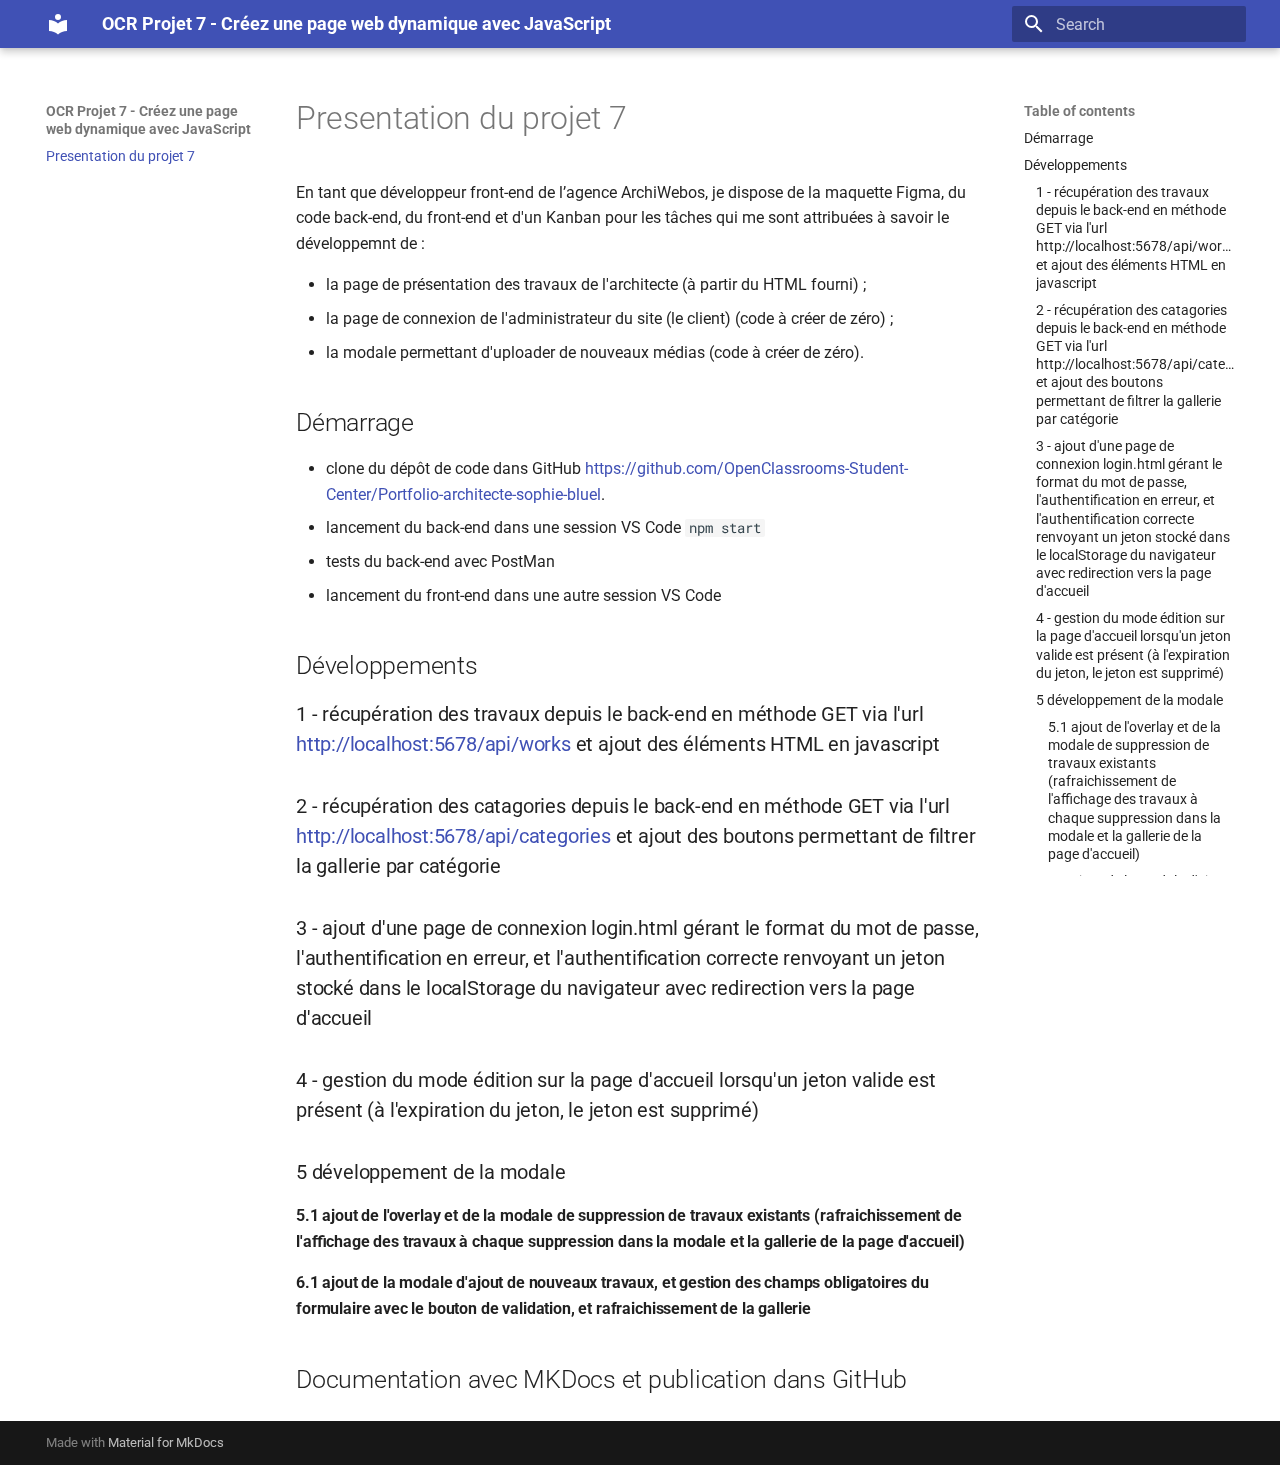
==== commit 76c91530: "doc update" ====
--- a/site/index.html
+++ b/site/index.html
@@ -68,7 +68,7 @@
     <div data-md-component="skip">
       
         
-        <a href="#welcome-to-mkdocs" class="md-skip">
+        <a href="#presentation-du-projet-7" class="md-skip">
           Skip to content
         </a>
       
@@ -104,7 +104,7 @@
         <div class="md-header__topic" data-md-component="header-topic">
           <span class="md-ellipsis">
             
-              Welcome to MkDocs
+              Presentation du projet 7
             
           </span>
         </div>
@@ -210,7 +210,7 @@
           
   
   <span class="md-ellipsis">
-    Welcome to MkDocs
+    Presentation du projet 7
   </span>
   
 
@@ -221,7 +221,7 @@
         
   
   <span class="md-ellipsis">
-    Welcome to MkDocs
+    Presentation du projet 7
   </span>
   
 
@@ -243,18 +243,102 @@
     <ul class="md-nav__list" data-md-component="toc" data-md-scrollfix>
       
         <li class="md-nav__item">
-  <a href="#commands" class="md-nav__link">
-    <span class="md-ellipsis">
-      Commands
+  <a href="#demarrage" class="md-nav__link">
+    <span class="md-ellipsis">
+      Démarrage
     </span>
   </a>
   
 </li>
       
         <li class="md-nav__item">
-  <a href="#project-layout" class="md-nav__link">
-    <span class="md-ellipsis">
-      Project layout
+  <a href="#developpements" class="md-nav__link">
+    <span class="md-ellipsis">
+      Développements
+    </span>
+  </a>
+  
+    <nav class="md-nav" aria-label="Développements">
+      <ul class="md-nav__list">
+        
+          <li class="md-nav__item">
+  <a href="#1-recuperation-des-travaux-depuis-le-back-end-en-methode-get-via-lurl-httplocalhost5678apiworks-et-ajout-des-elements-html-en-javascript" class="md-nav__link">
+    <span class="md-ellipsis">
+      1 - récupération des travaux depuis le back-end en méthode GET via l'url http://localhost:5678/api/works et ajout des éléments HTML en javascript
+    </span>
+  </a>
+  
+</li>
+        
+          <li class="md-nav__item">
+  <a href="#2-recuperation-des-catagories-depuis-le-back-end-en-methode-get-via-lurl-httplocalhost5678apicategories-et-ajout-des-boutons-permettant-de-filtrer-la-gallerie-par-categorie" class="md-nav__link">
+    <span class="md-ellipsis">
+      2 - récupération des catagories depuis le back-end en méthode GET via l'url http://localhost:5678/api/categories et ajout des boutons permettant de filtrer la gallerie par catégorie
+    </span>
+  </a>
+  
+</li>
+        
+          <li class="md-nav__item">
+  <a href="#[base64]" class="md-nav__link">
+    <span class="md-ellipsis">
+      3 - ajout d'une page de connexion login.html gérant le format du mot de passe, l'authentification en erreur, et l'authentification correcte renvoyant un jeton stocké dans le localStorage du navigateur avec redirection vers la page d'accueil
+    </span>
+  </a>
+  
+</li>
+        
+          <li class="md-nav__item">
+  <a href="#4-gestion-du-mode-edition-sur-la-page-daccueil-lorsquun-jeton-valide-est-present-a-lexpiration-du-jeton-le-jeton-est-supprime" class="md-nav__link">
+    <span class="md-ellipsis">
+      4 - gestion du mode édition sur la page d'accueil lorsqu'un jeton valide est présent (à l'expiration du jeton, le jeton est supprimé)
+    </span>
+  </a>
+  
+</li>
+        
+          <li class="md-nav__item">
+  <a href="#5-developpement-de-la-modale" class="md-nav__link">
+    <span class="md-ellipsis">
+      5 développement de la modale
+    </span>
+  </a>
+  
+    <nav class="md-nav" aria-label="5 développement de la modale">
+      <ul class="md-nav__list">
+        
+          <li class="md-nav__item">
+  <a href="#51-ajout-de-loverlay-et-de-la-modale-de-suppression-de-travaux-existants-rafraichissement-de-laffichage-des-travaux-a-chaque-suppression-dans-la-modale-et-la-gallerie-de-la-page-daccueil" class="md-nav__link">
+    <span class="md-ellipsis">
+      5.1 ajout de l'overlay et de la modale de suppression de travaux existants (rafraichissement de l'affichage des travaux à chaque suppression dans la modale et la gallerie de la page d'accueil)
+    </span>
+  </a>
+  
+</li>
+        
+          <li class="md-nav__item">
+  <a href="#61-ajout-de-la-modale-dajout-de-nouveaux-travaux-et-gestion-des-champs-obligatoires-du-formulaire-avec-le-bouton-de-validation-et-rafraichissement-de-la-gallerie" class="md-nav__link">
+    <span class="md-ellipsis">
+      6.1 ajout de la modale d'ajout de nouveaux travaux, et gestion des champs obligatoires du formulaire avec le bouton de validation, et rafraichissement de la gallerie
+    </span>
+  </a>
+  
+</li>
+        
+      </ul>
+    </nav>
+  
+</li>
+        
+      </ul>
+    </nav>
+  
+</li>
+      
+        <li class="md-nav__item">
+  <a href="#documentation-avec-mkdocs-et-publication-dans-github" class="md-nav__link">
+    <span class="md-ellipsis">
+      Documentation avec MKDocs et publication dans GitHub
     </span>
   </a>
   
@@ -295,18 +379,102 @@
     <ul class="md-nav__list" data-md-component="toc" data-md-scrollfix>
       
         <li class="md-nav__item">
-  <a href="#commands" class="md-nav__link">
-    <span class="md-ellipsis">
-      Commands
+  <a href="#demarrage" class="md-nav__link">
+    <span class="md-ellipsis">
+      Démarrage
     </span>
   </a>
   
 </li>
       
         <li class="md-nav__item">
-  <a href="#project-layout" class="md-nav__link">
-    <span class="md-ellipsis">
-      Project layout
+  <a href="#developpements" class="md-nav__link">
+    <span class="md-ellipsis">
+      Développements
+    </span>
+  </a>
+  
+    <nav class="md-nav" aria-label="Développements">
+      <ul class="md-nav__list">
+        
+          <li class="md-nav__item">
+  <a href="#1-recuperation-des-travaux-depuis-le-back-end-en-methode-get-via-lurl-httplocalhost5678apiworks-et-ajout-des-elements-html-en-javascript" class="md-nav__link">
+    <span class="md-ellipsis">
+      1 - récupération des travaux depuis le back-end en méthode GET via l'url http://localhost:5678/api/works et ajout des éléments HTML en javascript
+    </span>
+  </a>
+  
+</li>
+        
+          <li class="md-nav__item">
+  <a href="#2-recuperation-des-catagories-depuis-le-back-end-en-methode-get-via-lurl-httplocalhost5678apicategories-et-ajout-des-boutons-permettant-de-filtrer-la-gallerie-par-categorie" class="md-nav__link">
+    <span class="md-ellipsis">
+      2 - récupération des catagories depuis le back-end en méthode GET via l'url http://localhost:5678/api/categories et ajout des boutons permettant de filtrer la gallerie par catégorie
+    </span>
+  </a>
+  
+</li>
+        
+          <li class="md-nav__item">
+  <a href="#[base64]" class="md-nav__link">
+    <span class="md-ellipsis">
+      3 - ajout d'une page de connexion login.html gérant le format du mot de passe, l'authentification en erreur, et l'authentification correcte renvoyant un jeton stocké dans le localStorage du navigateur avec redirection vers la page d'accueil
+    </span>
+  </a>
+  
+</li>
+        
+          <li class="md-nav__item">
+  <a href="#4-gestion-du-mode-edition-sur-la-page-daccueil-lorsquun-jeton-valide-est-present-a-lexpiration-du-jeton-le-jeton-est-supprime" class="md-nav__link">
+    <span class="md-ellipsis">
+      4 - gestion du mode édition sur la page d'accueil lorsqu'un jeton valide est présent (à l'expiration du jeton, le jeton est supprimé)
+    </span>
+  </a>
+  
+</li>
+        
+          <li class="md-nav__item">
+  <a href="#5-developpement-de-la-modale" class="md-nav__link">
+    <span class="md-ellipsis">
+      5 développement de la modale
+    </span>
+  </a>
+  
+    <nav class="md-nav" aria-label="5 développement de la modale">
+      <ul class="md-nav__list">
+        
+          <li class="md-nav__item">
+  <a href="#51-ajout-de-loverlay-et-de-la-modale-de-suppression-de-travaux-existants-rafraichissement-de-laffichage-des-travaux-a-chaque-suppression-dans-la-modale-et-la-gallerie-de-la-page-daccueil" class="md-nav__link">
+    <span class="md-ellipsis">
+      5.1 ajout de l'overlay et de la modale de suppression de travaux existants (rafraichissement de l'affichage des travaux à chaque suppression dans la modale et la gallerie de la page d'accueil)
+    </span>
+  </a>
+  
+</li>
+        
+          <li class="md-nav__item">
+  <a href="#61-ajout-de-la-modale-dajout-de-nouveaux-travaux-et-gestion-des-champs-obligatoires-du-formulaire-avec-le-bouton-de-validation-et-rafraichissement-de-la-gallerie" class="md-nav__link">
+    <span class="md-ellipsis">
+      6.1 ajout de la modale d'ajout de nouveaux travaux, et gestion des champs obligatoires du formulaire avec le bouton de validation, et rafraichissement de la gallerie
+    </span>
+  </a>
+  
+</li>
+        
+      </ul>
+    </nav>
+  
+</li>
+        
+      </ul>
+    </nav>
+  
+</li>
+      
+        <li class="md-nav__item">
+  <a href="#documentation-avec-mkdocs-et-publication-dans-github" class="md-nav__link">
+    <span class="md-ellipsis">
+      Documentation avec MKDocs et publication dans GitHub
     </span>
   </a>
   
@@ -327,21 +495,29 @@
                   
 
 
-<h1 id="welcome-to-mkdocs">Welcome to MkDocs</h1>
-<p>For full documentation visit <a href="https://www.mkdocs.org">mkdocs.org</a>.</p>
-<h2 id="commands">Commands</h2>
+<h1 id="presentation-du-projet-7">Presentation du projet 7</h1>
+<p>En tant que développeur front-end de l’agence ArchiWebos, je dispose de la maquette Figma, du code back-end, du front-end et d'un Kanban pour les tâches qui me sont attribuées à savoir le développemnt de :</p>
 <ul>
-<li><code>mkdocs new [dir-name]</code> - Create a new project.</li>
-<li><code>mkdocs serve</code> - Start the live-reloading docs server.</li>
-<li><code>mkdocs build</code> - Build the documentation site.</li>
-<li><code>mkdocs -h</code> - Print help message and exit.</li>
+<li>la page de présentation des travaux de l'architecte (à partir du HTML fourni) ;</li>
+<li>la page de connexion de l'administrateur du site (le client) (code à créer de zéro) ;</li>
+<li>la modale permettant d'uploader de nouveaux médias (code à créer de zéro).</li>
 </ul>
-<h2 id="project-layout">Project layout</h2>
-<pre><code>mkdocs.yml    # The configuration file.
-docs/
-    index.md  # The documentation homepage.
-    ...       # Other markdown pages, images and other files.
-</code></pre>
+<h2 id="demarrage">Démarrage</h2>
+<ul>
+<li>clone du dépôt de code dans GitHub <a href="https://github.com/OpenClassrooms-Student-Center/Portfolio-architecte-sophie-bluel">https://github.com/OpenClassrooms-Student-Center/Portfolio-architecte-sophie-bluel</a>.</li>
+<li>lancement du back-end dans une session VS Code <code>npm  start</code></li>
+<li>tests du back-end avec PostMan</li>
+<li>lancement du front-end dans une autre session VS Code</li>
+</ul>
+<h2 id="developpements">Développements</h2>
+<h3 id="1-recuperation-des-travaux-depuis-le-back-end-en-methode-get-via-lurl-httplocalhost5678apiworks-et-ajout-des-elements-html-en-javascript">1 - récupération des travaux depuis le back-end en méthode GET via l'url <a href="http://localhost:5678/api/works">http://localhost:5678/api/works</a> et ajout des éléments HTML en javascript</h3>
+<h3 id="2-recuperation-des-catagories-depuis-le-back-end-en-methode-get-via-lurl-httplocalhost5678apicategories-et-ajout-des-boutons-permettant-de-filtrer-la-gallerie-par-categorie">2 - récupération des catagories depuis le back-end en méthode GET via l'url <a href="http://localhost:5678/api/categories">http://localhost:5678/api/categories</a> et ajout des boutons permettant de filtrer la gallerie par catégorie</h3>
+<h3 id="[base64]">3 - ajout d'une page de connexion login.html gérant le format du mot de passe, l'authentification en erreur, et l'authentification correcte renvoyant un jeton stocké dans le localStorage du navigateur avec redirection vers la page d'accueil</h3>
+<h3 id="4-gestion-du-mode-edition-sur-la-page-daccueil-lorsquun-jeton-valide-est-present-a-lexpiration-du-jeton-le-jeton-est-supprime">4 - gestion du mode édition sur la page d'accueil lorsqu'un jeton valide est présent (à l'expiration du jeton, le jeton est supprimé)</h3>
+<h3 id="5-developpement-de-la-modale">5 développement de la modale</h3>
+<h4 id="51-ajout-de-loverlay-et-de-la-modale-de-suppression-de-travaux-existants-rafraichissement-de-laffichage-des-travaux-a-chaque-suppression-dans-la-modale-et-la-gallerie-de-la-page-daccueil">5.1 ajout de l'overlay et de la modale de suppression de travaux existants (rafraichissement de l'affichage des travaux à chaque suppression dans la modale et la gallerie de la page d'accueil)</h4>
+<h4 id="61-ajout-de-la-modale-dajout-de-nouveaux-travaux-et-gestion-des-champs-obligatoires-du-formulaire-avec-le-bouton-de-validation-et-rafraichissement-de-la-gallerie">6.1 ajout de la modale d'ajout de nouveaux travaux, et gestion des champs obligatoires du formulaire avec le bouton de validation, et rafraichissement de la gallerie</h4>
+<h2 id="documentation-avec-mkdocs-et-publication-dans-github">Documentation avec MKDocs et publication dans GitHub</h2>
 
 
 
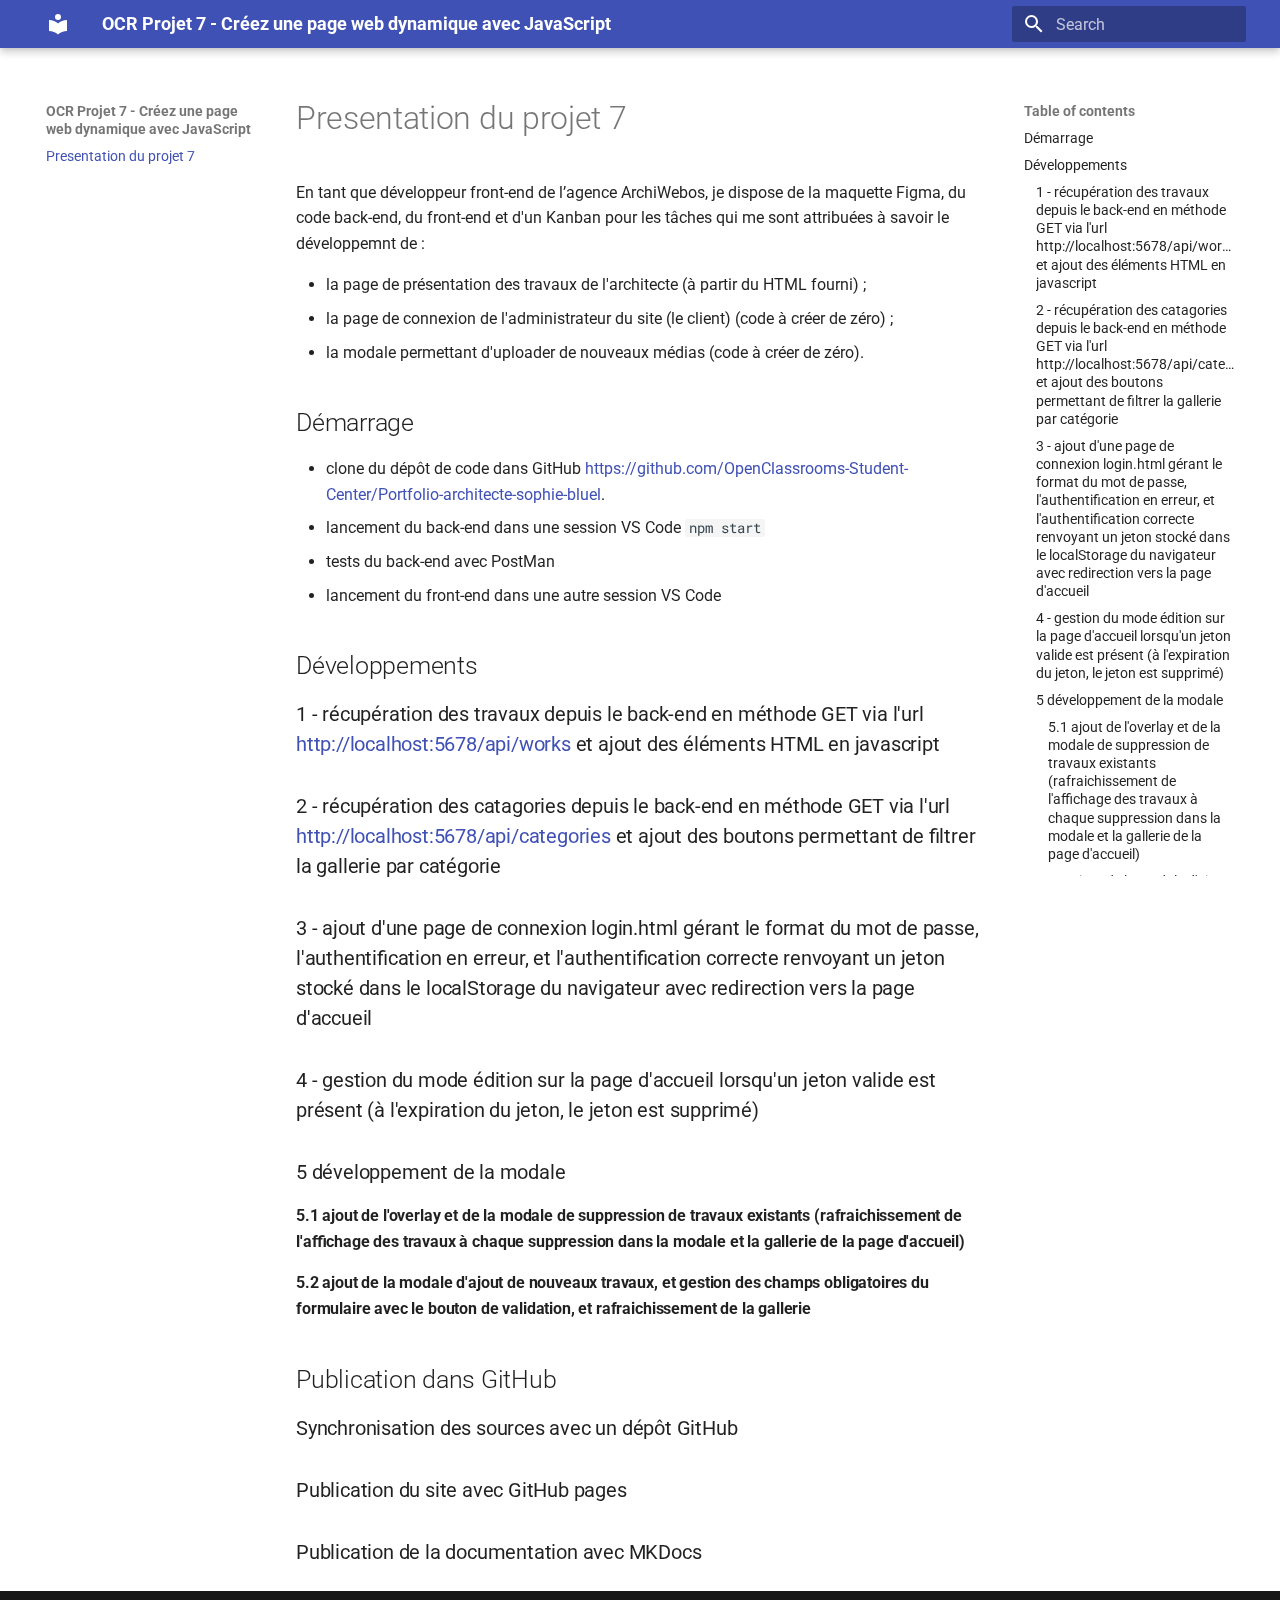
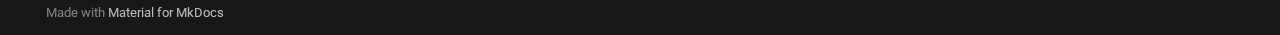
==== commit 44561e58: "mise à jour de la doc" ====
--- a/site/index.html
+++ b/site/index.html
@@ -317,9 +317,9 @@
 </li>
         
           <li class="md-nav__item">
-  <a href="#61-ajout-de-la-modale-dajout-de-nouveaux-travaux-et-gestion-des-champs-obligatoires-du-formulaire-avec-le-bouton-de-validation-et-rafraichissement-de-la-gallerie" class="md-nav__link">
-    <span class="md-ellipsis">
-      6.1 ajout de la modale d'ajout de nouveaux travaux, et gestion des champs obligatoires du formulaire avec le bouton de validation, et rafraichissement de la gallerie
+  <a href="#52-ajout-de-la-modale-dajout-de-nouveaux-travaux-et-gestion-des-champs-obligatoires-du-formulaire-avec-le-bouton-de-validation-et-rafraichissement-de-la-gallerie" class="md-nav__link">
+    <span class="md-ellipsis">
+      5.2 ajout de la modale d'ajout de nouveaux travaux, et gestion des champs obligatoires du formulaire avec le bouton de validation, et rafraichissement de la gallerie
     </span>
   </a>
   
@@ -336,11 +336,44 @@
 </li>
       
         <li class="md-nav__item">
-  <a href="#documentation-avec-mkdocs-et-publication-dans-github" class="md-nav__link">
-    <span class="md-ellipsis">
-      Documentation avec MKDocs et publication dans GitHub
-    </span>
-  </a>
+  <a href="#publication-dans-github" class="md-nav__link">
+    <span class="md-ellipsis">
+      Publication dans GitHub
+    </span>
+  </a>
+  
+    <nav class="md-nav" aria-label="Publication dans GitHub">
+      <ul class="md-nav__list">
+        
+          <li class="md-nav__item">
+  <a href="#synchronisation-des-sources-avec-un-depot-github" class="md-nav__link">
+    <span class="md-ellipsis">
+      Synchronisation des sources avec un dépôt GitHub
+    </span>
+  </a>
+  
+</li>
+        
+          <li class="md-nav__item">
+  <a href="#publication-du-site-avec-github-pages" class="md-nav__link">
+    <span class="md-ellipsis">
+      Publication du site avec GitHub pages
+    </span>
+  </a>
+  
+</li>
+        
+          <li class="md-nav__item">
+  <a href="#publication-de-la-documentation-avec-mkdocs" class="md-nav__link">
+    <span class="md-ellipsis">
+      Publication de la documentation avec MKDocs
+    </span>
+  </a>
+  
+</li>
+        
+      </ul>
+    </nav>
   
 </li>
       
@@ -453,9 +486,9 @@
 </li>
         
           <li class="md-nav__item">
-  <a href="#61-ajout-de-la-modale-dajout-de-nouveaux-travaux-et-gestion-des-champs-obligatoires-du-formulaire-avec-le-bouton-de-validation-et-rafraichissement-de-la-gallerie" class="md-nav__link">
-    <span class="md-ellipsis">
-      6.1 ajout de la modale d'ajout de nouveaux travaux, et gestion des champs obligatoires du formulaire avec le bouton de validation, et rafraichissement de la gallerie
+  <a href="#52-ajout-de-la-modale-dajout-de-nouveaux-travaux-et-gestion-des-champs-obligatoires-du-formulaire-avec-le-bouton-de-validation-et-rafraichissement-de-la-gallerie" class="md-nav__link">
+    <span class="md-ellipsis">
+      5.2 ajout de la modale d'ajout de nouveaux travaux, et gestion des champs obligatoires du formulaire avec le bouton de validation, et rafraichissement de la gallerie
     </span>
   </a>
   
@@ -472,11 +505,44 @@
 </li>
       
         <li class="md-nav__item">
-  <a href="#documentation-avec-mkdocs-et-publication-dans-github" class="md-nav__link">
-    <span class="md-ellipsis">
-      Documentation avec MKDocs et publication dans GitHub
-    </span>
-  </a>
+  <a href="#publication-dans-github" class="md-nav__link">
+    <span class="md-ellipsis">
+      Publication dans GitHub
+    </span>
+  </a>
+  
+    <nav class="md-nav" aria-label="Publication dans GitHub">
+      <ul class="md-nav__list">
+        
+          <li class="md-nav__item">
+  <a href="#synchronisation-des-sources-avec-un-depot-github" class="md-nav__link">
+    <span class="md-ellipsis">
+      Synchronisation des sources avec un dépôt GitHub
+    </span>
+  </a>
+  
+</li>
+        
+          <li class="md-nav__item">
+  <a href="#publication-du-site-avec-github-pages" class="md-nav__link">
+    <span class="md-ellipsis">
+      Publication du site avec GitHub pages
+    </span>
+  </a>
+  
+</li>
+        
+          <li class="md-nav__item">
+  <a href="#publication-de-la-documentation-avec-mkdocs" class="md-nav__link">
+    <span class="md-ellipsis">
+      Publication de la documentation avec MKDocs
+    </span>
+  </a>
+  
+</li>
+        
+      </ul>
+    </nav>
   
 </li>
       
@@ -516,8 +582,11 @@
 <h3 id="4-gestion-du-mode-edition-sur-la-page-daccueil-lorsquun-jeton-valide-est-present-a-lexpiration-du-jeton-le-jeton-est-supprime">4 - gestion du mode édition sur la page d'accueil lorsqu'un jeton valide est présent (à l'expiration du jeton, le jeton est supprimé)</h3>
 <h3 id="5-developpement-de-la-modale">5 développement de la modale</h3>
 <h4 id="51-ajout-de-loverlay-et-de-la-modale-de-suppression-de-travaux-existants-rafraichissement-de-laffichage-des-travaux-a-chaque-suppression-dans-la-modale-et-la-gallerie-de-la-page-daccueil">5.1 ajout de l'overlay et de la modale de suppression de travaux existants (rafraichissement de l'affichage des travaux à chaque suppression dans la modale et la gallerie de la page d'accueil)</h4>
-<h4 id="61-ajout-de-la-modale-dajout-de-nouveaux-travaux-et-gestion-des-champs-obligatoires-du-formulaire-avec-le-bouton-de-validation-et-rafraichissement-de-la-gallerie">6.1 ajout de la modale d'ajout de nouveaux travaux, et gestion des champs obligatoires du formulaire avec le bouton de validation, et rafraichissement de la gallerie</h4>
-<h2 id="documentation-avec-mkdocs-et-publication-dans-github">Documentation avec MKDocs et publication dans GitHub</h2>
+<h4 id="52-ajout-de-la-modale-dajout-de-nouveaux-travaux-et-gestion-des-champs-obligatoires-du-formulaire-avec-le-bouton-de-validation-et-rafraichissement-de-la-gallerie">5.2 ajout de la modale d'ajout de nouveaux travaux, et gestion des champs obligatoires du formulaire avec le bouton de validation, et rafraichissement de la gallerie</h4>
+<h2 id="publication-dans-github">Publication dans GitHub</h2>
+<h3 id="synchronisation-des-sources-avec-un-depot-github">Synchronisation des sources avec un dépôt GitHub</h3>
+<h3 id="publication-du-site-avec-github-pages">Publication du site avec GitHub pages</h3>
+<h3 id="publication-de-la-documentation-avec-mkdocs">Publication de la documentation avec MKDocs</h3>
 
 
 
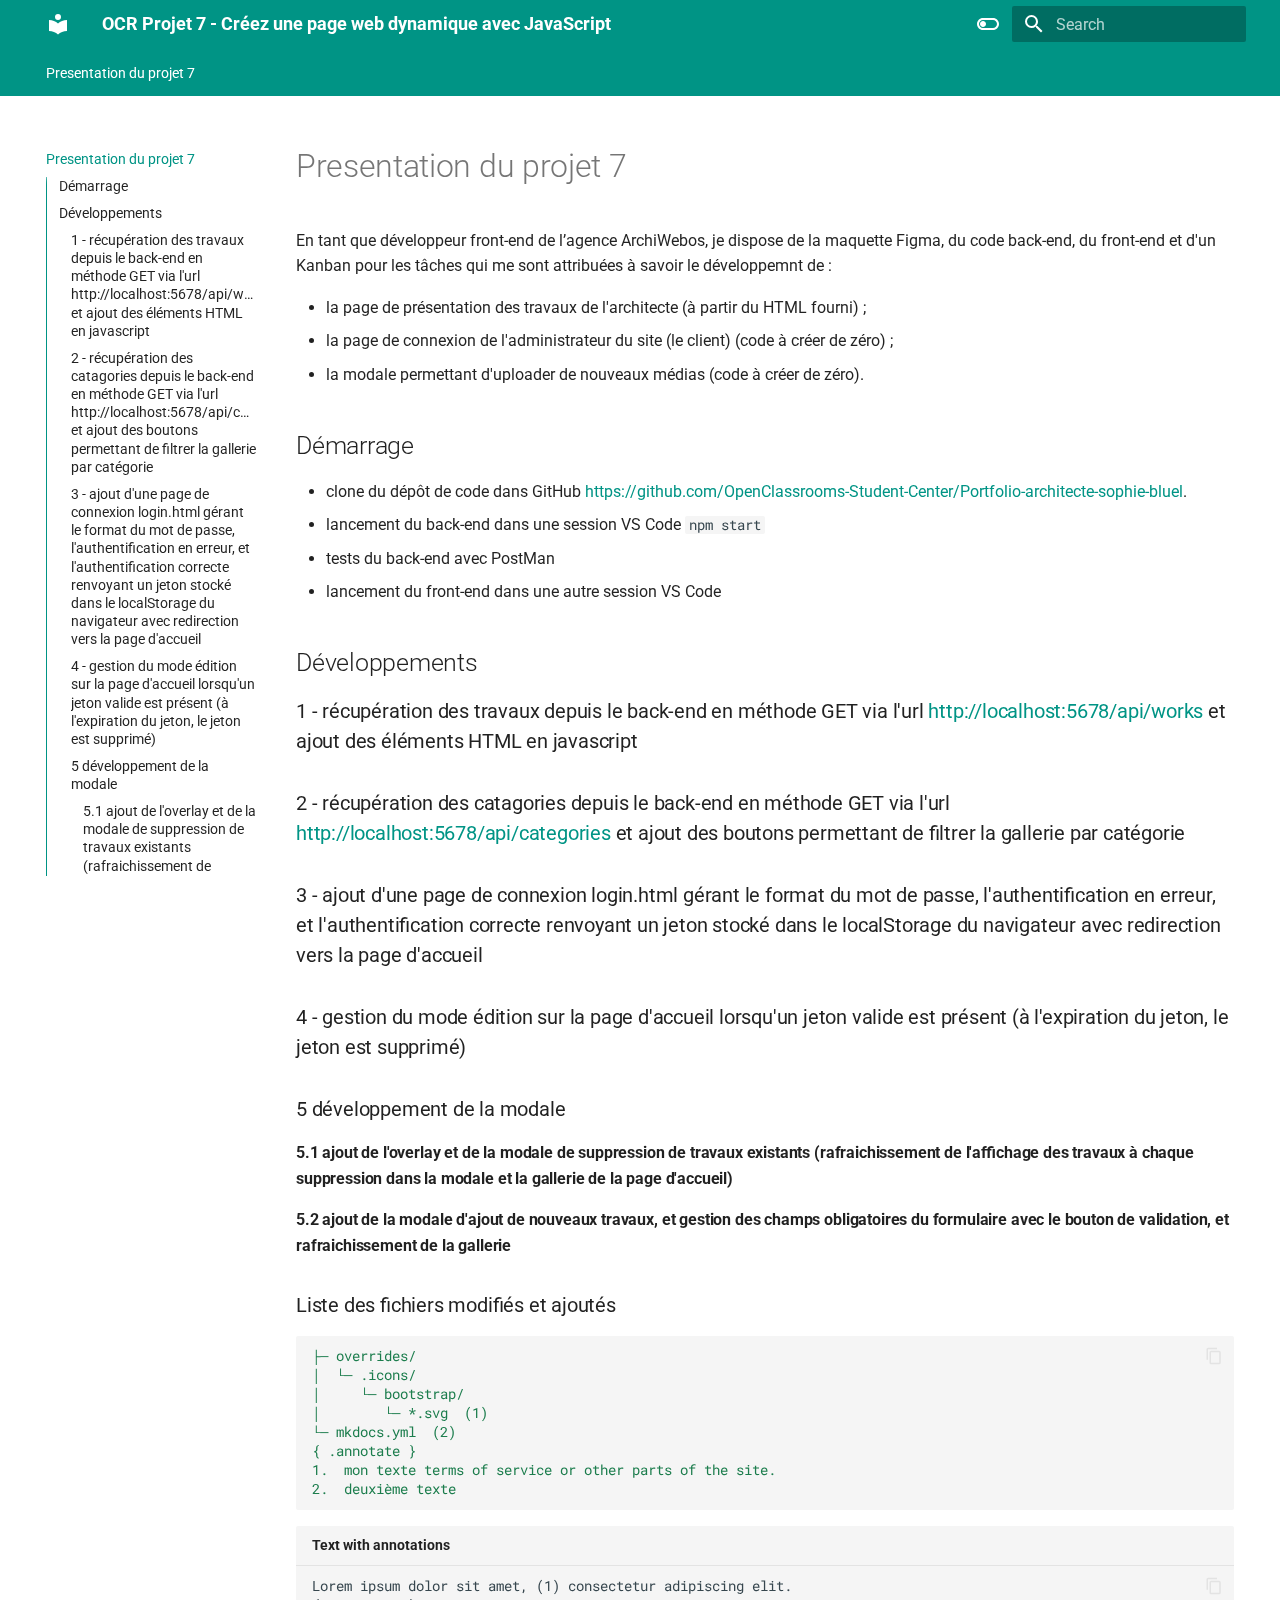
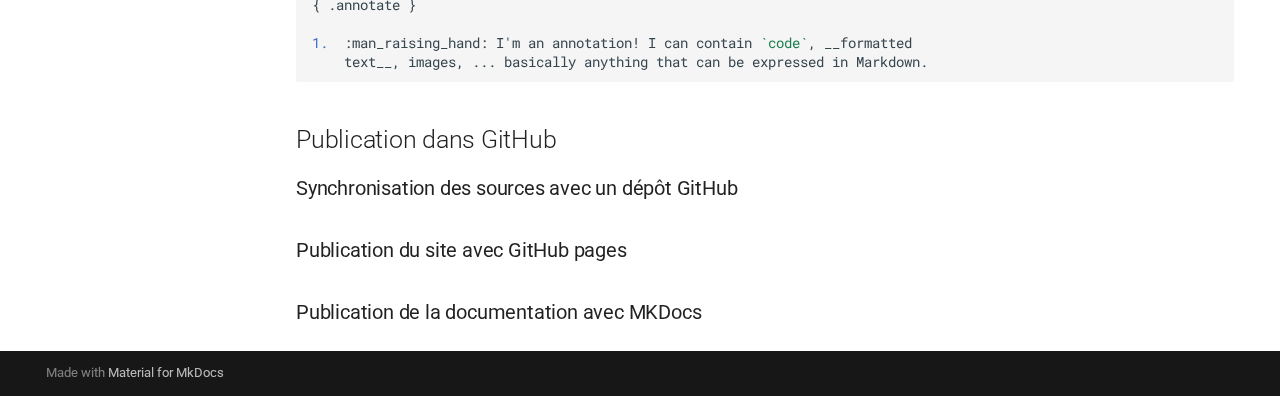
==== commit 2a193b5f: "update doc" ====
--- a/site/index.html
+++ b/site/index.html
@@ -29,6 +29,12 @@
       
       
 
+  
+  
+  
+  
+  <style>:root{--md-annotation-icon:url('data:image/svg+xml;charset=utf-8,<svg xmlns="http://www.w3.org/2000/svg" viewBox="0 0 24 24"><path d="M22 12a10 10 0 0 1-10 10A10 10 0 0 1 2 12 10 10 0 0 1 12 2a10 10 0 0 1 10 10M6 13h8l-3.5 3.5 1.42 1.42L17.84 12l-5.92-5.92L10.5 7.5 14 11H6z"/></svg>');}</style>
+
 
     
     
@@ -56,10 +62,12 @@
   
     
     
-    
-    
-    
-    <body dir="ltr" data-md-color-scheme="default" data-md-color-primary="deep_orange" data-md-color-accent="amber">
+      
+    
+    
+    
+    
+    <body dir="ltr" data-md-color-scheme="default" data-md-color-primary="teal" data-md-color-accent="purple">
   
     
     <input class="md-toggle" data-md-toggle="drawer" type="checkbox" id="__drawer" autocomplete="off">
@@ -80,9 +88,7 @@
     
       
 
-  
-
-<header class="md-header md-header--shadow" data-md-component="header">
+<header class="md-header" data-md-component="header">
   <nav class="md-header__inner md-grid" aria-label="Header">
     <a href="." title="OCR Projet 7 - Créez une page web dynamique avec JavaScript" class="md-header__button md-logo" aria-label="OCR Projet 7 - Créez une page web dynamique avec JavaScript" data-md-component="logo">
       
@@ -112,7 +118,33 @@
     </div>
     
       
-    
+        <form class="md-header__option" data-md-component="palette">
+  
+    
+    
+    
+    <input class="md-option" data-md-color-media="" data-md-color-scheme="default" data-md-color-primary="teal" data-md-color-accent="purple"  aria-label="Switch to dark mode"  type="radio" name="__palette" id="__palette_0">
+    
+      <label class="md-header__button md-icon" title="Switch to dark mode" for="__palette_1" hidden>
+        <svg xmlns="http://www.w3.org/2000/svg" viewBox="0 0 24 24"><path d="M17 6H7c-3.31 0-6 2.69-6 6s2.69 6 6 6h10c3.31 0 6-2.69 6-6s-2.69-6-6-6m0 10H7c-2.21 0-4-1.79-4-4s1.79-4 4-4h10c2.21 0 4 1.79 4 4s-1.79 4-4 4M7 9c-1.66 0-3 1.34-3 3s1.34 3 3 3 3-1.34 3-3-1.34-3-3-3"/></svg>
+      </label>
+    
+  
+    
+    
+    
+    <input class="md-option" data-md-color-media="" data-md-color-scheme="slate" data-md-color-primary="teal" data-md-color-accent="lime"  aria-label="Switch to light mode"  type="radio" name="__palette" id="__palette_1">
+    
+      <label class="md-header__button md-icon" title="Switch to light mode" for="__palette_0" hidden>
+        <svg xmlns="http://www.w3.org/2000/svg" viewBox="0 0 24 24"><path d="M17 7H7a5 5 0 0 0-5 5 5 5 0 0 0 5 5h10a5 5 0 0 0 5-5 5 5 0 0 0-5-5m0 8a3 3 0 0 1-3-3 3 3 0 0 1 3-3 3 3 0 0 1 3 3 3 3 0 0 1-3 3"/></svg>
+      </label>
+    
+  
+</form>
+      
+    
+    
+      <script>var palette=__md_get("__palette");if(palette&&palette.color){if("(prefers-color-scheme)"===palette.color.media){var media=matchMedia("(prefers-color-scheme: light)"),input=document.querySelector(media.matches?"[data-md-color-media='(prefers-color-scheme: light)']":"[data-md-color-media='(prefers-color-scheme: dark)']");palette.color.media=input.getAttribute("data-md-color-media"),palette.color.scheme=input.getAttribute("data-md-color-scheme"),palette.color.primary=input.getAttribute("data-md-color-primary"),palette.color.accent=input.getAttribute("data-md-color-accent")}for(var[key,value]of Object.entries(palette.color))document.body.setAttribute("data-md-color-"+key,value)}</script>
     
     
     
@@ -138,6 +170,8 @@
           <svg xmlns="http://www.w3.org/2000/svg" viewBox="0 0 24 24"><path d="M19 6.41 17.59 5 12 10.59 6.41 5 5 6.41 10.59 12 5 17.59 6.41 19 12 13.41 17.59 19 19 17.59 13.41 12z"/></svg>
         </button>
       </nav>
+      
+        <div class="md-search__suggest" data-md-component="search-suggest"></div>
       
     </form>
     <div class="md-search__output">
@@ -163,6 +197,34 @@
       
         
           
+            
+<nav class="md-tabs" aria-label="Tabs" data-md-component="tabs">
+  <div class="md-grid">
+    <ul class="md-tabs__list">
+      
+        
+  
+  
+    
+  
+  
+    <li class="md-tabs__item md-tabs__item--active">
+      <a href="." class="md-tabs__link">
+        
+  
+    
+  
+  Presentation du projet 7
+
+      </a>
+    </li>
+  
+
+      
+    </ul>
+  </div>
+</nav>
+          
         
       
       <main class="md-main" data-md-component="main">
@@ -176,8 +238,12 @@
                     
 
 
-
-<nav class="md-nav md-nav--primary" aria-label="Navigation" data-md-level="0">
+  
+
+
+  
+
+<nav class="md-nav md-nav--primary md-nav--lifted md-nav--integrated" aria-label="Navigation" data-md-level="0">
   <label class="md-nav__title" for="__drawer">
     <a href="." title="OCR Projet 7 - Créez une page web dynamique avec JavaScript" class="md-nav__button md-logo" aria-label="OCR Projet 7 - Créez une page web dynamique avec JavaScript" data-md-component="logo">
       
@@ -327,6 +393,15 @@
         
       </ul>
     </nav>
+  
+</li>
+        
+          <li class="md-nav__item">
+  <a href="#liste-des-fichiers-modifies-et-ajoutes" class="md-nav__link">
+    <span class="md-ellipsis">
+      Liste des fichiers modifiés et ajoutés
+    </span>
+  </a>
   
 </li>
         
@@ -391,167 +466,6 @@
                 </div>
               </div>
             
-            
-              
-              <div class="md-sidebar md-sidebar--secondary" data-md-component="sidebar" data-md-type="toc" >
-                <div class="md-sidebar__scrollwrap">
-                  <div class="md-sidebar__inner">
-                    
-
-<nav class="md-nav md-nav--secondary" aria-label="Table of contents">
-  
-  
-  
-    
-  
-  
-    <label class="md-nav__title" for="__toc">
-      <span class="md-nav__icon md-icon"></span>
-      Table of contents
-    </label>
-    <ul class="md-nav__list" data-md-component="toc" data-md-scrollfix>
-      
-        <li class="md-nav__item">
-  <a href="#demarrage" class="md-nav__link">
-    <span class="md-ellipsis">
-      Démarrage
-    </span>
-  </a>
-  
-</li>
-      
-        <li class="md-nav__item">
-  <a href="#developpements" class="md-nav__link">
-    <span class="md-ellipsis">
-      Développements
-    </span>
-  </a>
-  
-    <nav class="md-nav" aria-label="Développements">
-      <ul class="md-nav__list">
-        
-          <li class="md-nav__item">
-  <a href="#1-recuperation-des-travaux-depuis-le-back-end-en-methode-get-via-lurl-httplocalhost5678apiworks-et-ajout-des-elements-html-en-javascript" class="md-nav__link">
-    <span class="md-ellipsis">
-      1 - récupération des travaux depuis le back-end en méthode GET via l'url http://localhost:5678/api/works et ajout des éléments HTML en javascript
-    </span>
-  </a>
-  
-</li>
-        
-          <li class="md-nav__item">
-  <a href="#2-recuperation-des-catagories-depuis-le-back-end-en-methode-get-via-lurl-httplocalhost5678apicategories-et-ajout-des-boutons-permettant-de-filtrer-la-gallerie-par-categorie" class="md-nav__link">
-    <span class="md-ellipsis">
-      2 - récupération des catagories depuis le back-end en méthode GET via l'url http://localhost:5678/api/categories et ajout des boutons permettant de filtrer la gallerie par catégorie
-    </span>
-  </a>
-  
-</li>
-        
-          <li class="md-nav__item">
-  <a href="#[base64]" class="md-nav__link">
-    <span class="md-ellipsis">
-      3 - ajout d'une page de connexion login.html gérant le format du mot de passe, l'authentification en erreur, et l'authentification correcte renvoyant un jeton stocké dans le localStorage du navigateur avec redirection vers la page d'accueil
-    </span>
-  </a>
-  
-</li>
-        
-          <li class="md-nav__item">
-  <a href="#4-gestion-du-mode-edition-sur-la-page-daccueil-lorsquun-jeton-valide-est-present-a-lexpiration-du-jeton-le-jeton-est-supprime" class="md-nav__link">
-    <span class="md-ellipsis">
-      4 - gestion du mode édition sur la page d'accueil lorsqu'un jeton valide est présent (à l'expiration du jeton, le jeton est supprimé)
-    </span>
-  </a>
-  
-</li>
-        
-          <li class="md-nav__item">
-  <a href="#5-developpement-de-la-modale" class="md-nav__link">
-    <span class="md-ellipsis">
-      5 développement de la modale
-    </span>
-  </a>
-  
-    <nav class="md-nav" aria-label="5 développement de la modale">
-      <ul class="md-nav__list">
-        
-          <li class="md-nav__item">
-  <a href="#51-ajout-de-loverlay-et-de-la-modale-de-suppression-de-travaux-existants-rafraichissement-de-laffichage-des-travaux-a-chaque-suppression-dans-la-modale-et-la-gallerie-de-la-page-daccueil" class="md-nav__link">
-    <span class="md-ellipsis">
-      5.1 ajout de l'overlay et de la modale de suppression de travaux existants (rafraichissement de l'affichage des travaux à chaque suppression dans la modale et la gallerie de la page d'accueil)
-    </span>
-  </a>
-  
-</li>
-        
-          <li class="md-nav__item">
-  <a href="#52-ajout-de-la-modale-dajout-de-nouveaux-travaux-et-gestion-des-champs-obligatoires-du-formulaire-avec-le-bouton-de-validation-et-rafraichissement-de-la-gallerie" class="md-nav__link">
-    <span class="md-ellipsis">
-      5.2 ajout de la modale d'ajout de nouveaux travaux, et gestion des champs obligatoires du formulaire avec le bouton de validation, et rafraichissement de la gallerie
-    </span>
-  </a>
-  
-</li>
-        
-      </ul>
-    </nav>
-  
-</li>
-        
-      </ul>
-    </nav>
-  
-</li>
-      
-        <li class="md-nav__item">
-  <a href="#publication-dans-github" class="md-nav__link">
-    <span class="md-ellipsis">
-      Publication dans GitHub
-    </span>
-  </a>
-  
-    <nav class="md-nav" aria-label="Publication dans GitHub">
-      <ul class="md-nav__list">
-        
-          <li class="md-nav__item">
-  <a href="#synchronisation-des-sources-avec-un-depot-github" class="md-nav__link">
-    <span class="md-ellipsis">
-      Synchronisation des sources avec un dépôt GitHub
-    </span>
-  </a>
-  
-</li>
-        
-          <li class="md-nav__item">
-  <a href="#publication-du-site-avec-github-pages" class="md-nav__link">
-    <span class="md-ellipsis">
-      Publication du site avec GitHub pages
-    </span>
-  </a>
-  
-</li>
-        
-          <li class="md-nav__item">
-  <a href="#publication-de-la-documentation-avec-mkdocs" class="md-nav__link">
-    <span class="md-ellipsis">
-      Publication de la documentation avec MKDocs
-    </span>
-  </a>
-  
-</li>
-        
-      </ul>
-    </nav>
-  
-</li>
-      
-    </ul>
-  
-</nav>
-                  </div>
-                </div>
-              </div>
             
           
           
@@ -583,6 +497,22 @@
 <h3 id="5-developpement-de-la-modale">5 développement de la modale</h3>
 <h4 id="51-ajout-de-loverlay-et-de-la-modale-de-suppression-de-travaux-existants-rafraichissement-de-laffichage-des-travaux-a-chaque-suppression-dans-la-modale-et-la-gallerie-de-la-page-daccueil">5.1 ajout de l'overlay et de la modale de suppression de travaux existants (rafraichissement de l'affichage des travaux à chaque suppression dans la modale et la gallerie de la page d'accueil)</h4>
 <h4 id="52-ajout-de-la-modale-dajout-de-nouveaux-travaux-et-gestion-des-champs-obligatoires-du-formulaire-avec-le-bouton-de-validation-et-rafraichissement-de-la-gallerie">5.2 ajout de la modale d'ajout de nouveaux travaux, et gestion des champs obligatoires du formulaire avec le bouton de validation, et rafraichissement de la gallerie</h4>
+<h3 id="liste-des-fichiers-modifies-et-ajoutes">Liste des fichiers modifiés et ajoutés</h3>
+<div class="highlight"><pre><span></span><code><a id="__codelineno-0-1" name="__codelineno-0-1" href="#__codelineno-0-1"></a><span class="l l-Scalar l-Scalar-Plain">├─ overrides/</span>
+<a id="__codelineno-0-2" name="__codelineno-0-2" href="#__codelineno-0-2"></a><span class="l l-Scalar l-Scalar-Plain">│  └─ .icons/</span>
+<a id="__codelineno-0-3" name="__codelineno-0-3" href="#__codelineno-0-3"></a><span class="l l-Scalar l-Scalar-Plain">│     └─ bootstrap/</span>
+<a id="__codelineno-0-4" name="__codelineno-0-4" href="#__codelineno-0-4"></a><span class="l l-Scalar l-Scalar-Plain">│        └─ *.svg  (1)</span>
+<a id="__codelineno-0-5" name="__codelineno-0-5" href="#__codelineno-0-5"></a><span class="l l-Scalar l-Scalar-Plain">└─ mkdocs.yml  (2)</span>
+<a id="__codelineno-0-6" name="__codelineno-0-6" href="#__codelineno-0-6"></a><span class="l l-Scalar l-Scalar-Plain">{ .annotate }</span>
+<a id="__codelineno-0-7" name="__codelineno-0-7" href="#__codelineno-0-7"></a><span class="l l-Scalar l-Scalar-Plain">1.  mon texte terms of service or other parts of the site.</span>
+<a id="__codelineno-0-8" name="__codelineno-0-8" href="#__codelineno-0-8"></a><span class="l l-Scalar l-Scalar-Plain">2.  deuxième texte</span><span class="w"> </span>
+</code></pre></div>
+<div class="highlight"><span class="filename">Text with annotations</span><pre><span></span><code><a id="__codelineno-1-1" name="__codelineno-1-1" href="#__codelineno-1-1"></a>Lorem ipsum dolor sit amet, (1) consectetur adipiscing elit.
+<a id="__codelineno-1-2" name="__codelineno-1-2" href="#__codelineno-1-2"></a>{ .annotate }
+<a id="__codelineno-1-3" name="__codelineno-1-3" href="#__codelineno-1-3"></a>
+<a id="__codelineno-1-4" name="__codelineno-1-4" href="#__codelineno-1-4"></a><span class="k">1.</span>  :man_raising_hand: I&#39;m an annotation! I can contain <span class="sb">`code`</span>, __formatted
+<a id="__codelineno-1-5" name="__codelineno-1-5" href="#__codelineno-1-5"></a>    text__, images, ... basically anything that can be expressed in Markdown.
+</code></pre></div>
 <h2 id="publication-dans-github">Publication dans GitHub</h2>
 <h3 id="synchronisation-des-sources-avec-un-depot-github">Synchronisation des sources avec un dépôt GitHub</h3>
 <h3 id="publication-du-site-avec-github-pages">Publication du site avec GitHub pages</h3>
@@ -604,8 +534,16 @@
             </div>
           
           
+  <script>var tabs=__md_get("__tabs");if(Array.isArray(tabs))e:for(var set of document.querySelectorAll(".tabbed-set")){var labels=set.querySelector(".tabbed-labels");for(var tab of tabs)for(var label of labels.getElementsByTagName("label"))if(label.innerText.trim()===tab){var input=document.getElementById(label.htmlFor);input.checked=!0;continue e}}</script>
+
 <script>var target=document.getElementById(location.hash.slice(1));target&&target.name&&(target.checked=target.name.startsWith("__tabbed_"))</script>
         </div>
+        
+          <button type="button" class="md-top md-icon" data-md-component="top" hidden>
+  
+  <svg xmlns="http://www.w3.org/2000/svg" viewBox="0 0 24 24"><path d="M13 20h-2V8l-5.5 5.5-1.42-1.42L12 4.16l7.92 7.92-1.42 1.42L13 8z"/></svg>
+  Back to top
+</button>
         
       </main>
       
@@ -633,7 +571,7 @@
     </div>
     
     
-    <script id="__config" type="application/json">{"base": ".", "features": [], "search": "assets/javascripts/workers/search.6ce7567c.min.js", "translations": {"clipboard.copied": "Copied to clipboard", "clipboard.copy": "Copy to clipboard", "search.result.more.one": "1 more on this page", "search.result.more.other": "# more on this page", "search.result.none": "No matching documents", "search.result.one": "1 matching document", "search.result.other": "# matching documents", "search.result.placeholder": "Type to start searching", "search.result.term.missing": "Missing", "select.version": "Select version"}}</script>
+    <script id="__config" type="application/json">{"base": ".", "features": ["navigation.tabs", "navigation.sections", "toc.integrate", "navigation.top", "search.suggest", "search.highlight", "content.tabs.link", "content.code.annotation", "content.code.copy"], "search": "assets/javascripts/workers/search.6ce7567c.min.js", "translations": {"clipboard.copied": "Copied to clipboard", "clipboard.copy": "Copy to clipboard", "search.result.more.one": "1 more on this page", "search.result.more.other": "# more on this page", "search.result.none": "No matching documents", "search.result.one": "1 matching document", "search.result.other": "# matching documents", "search.result.placeholder": "Type to start searching", "search.result.term.missing": "Missing", "select.version": "Select version"}}</script>
     
     
       <script src="assets/javascripts/bundle.83f73b43.min.js"></script>
